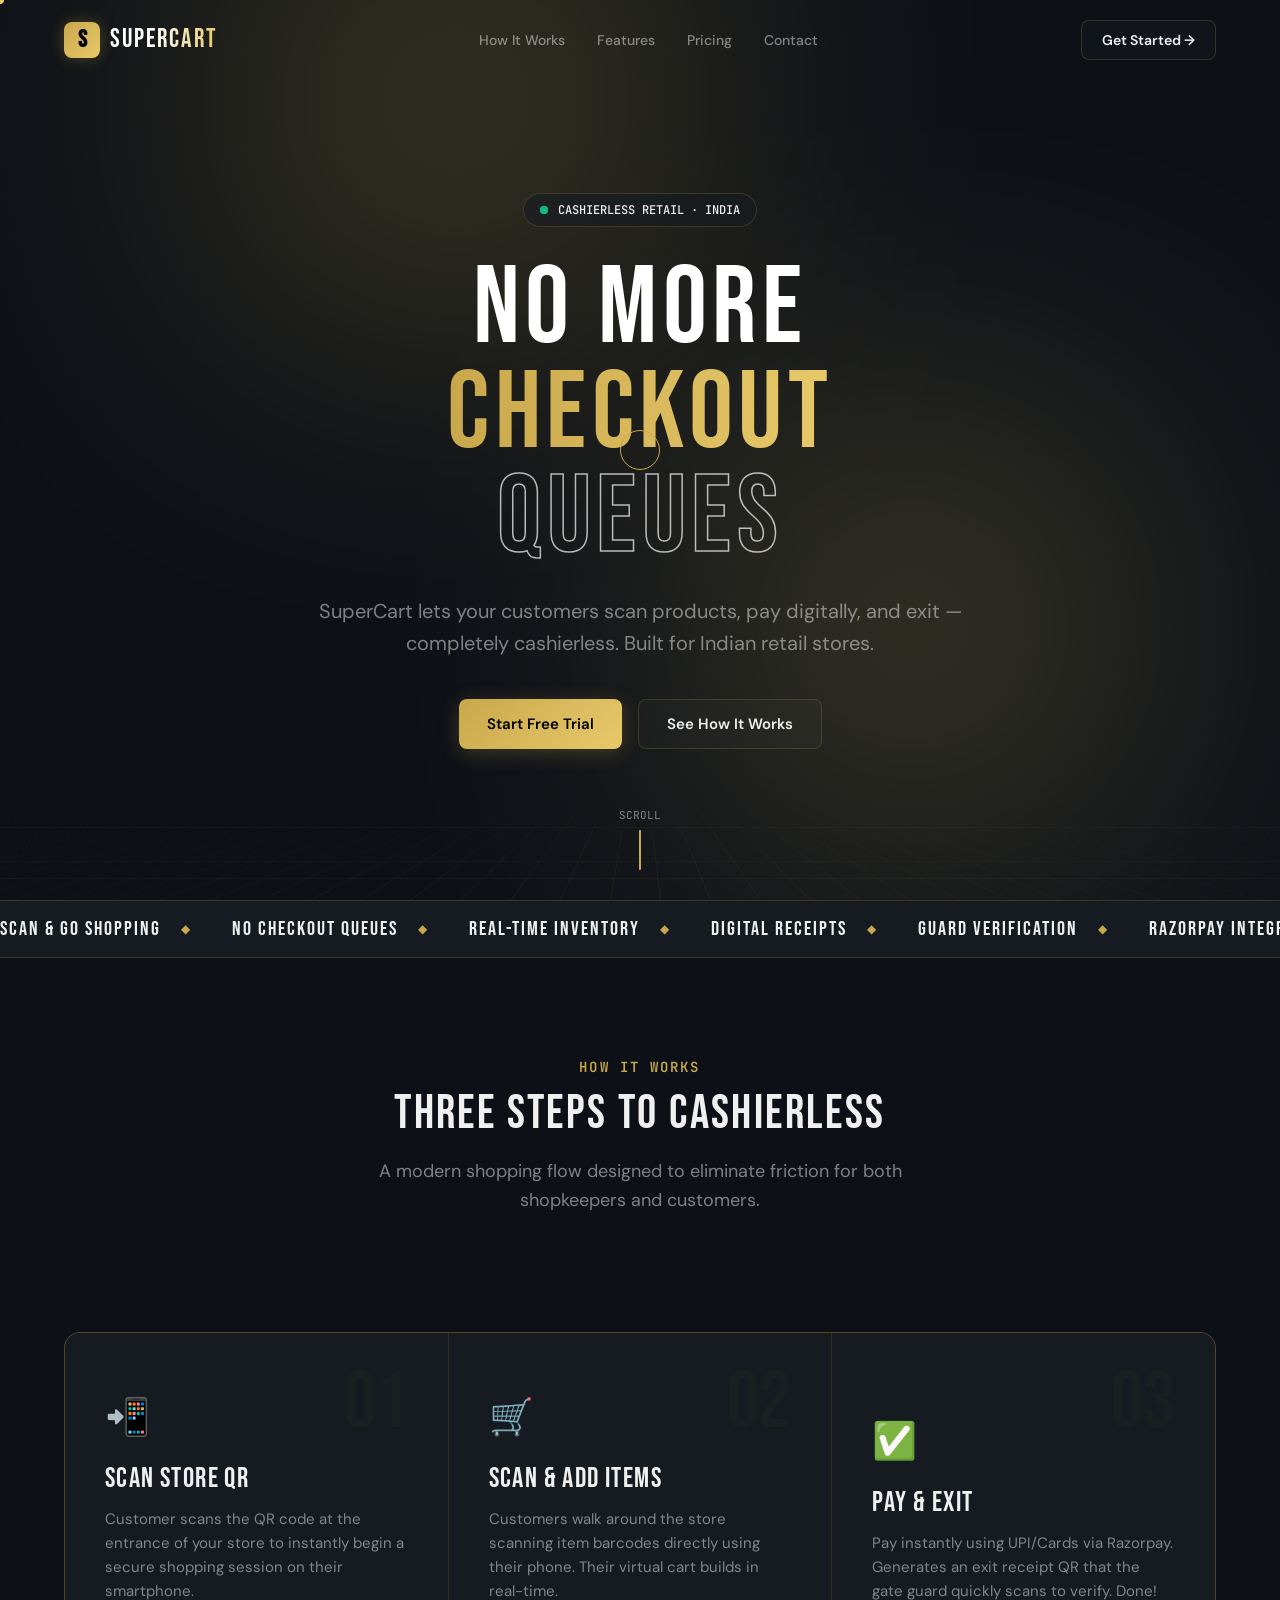
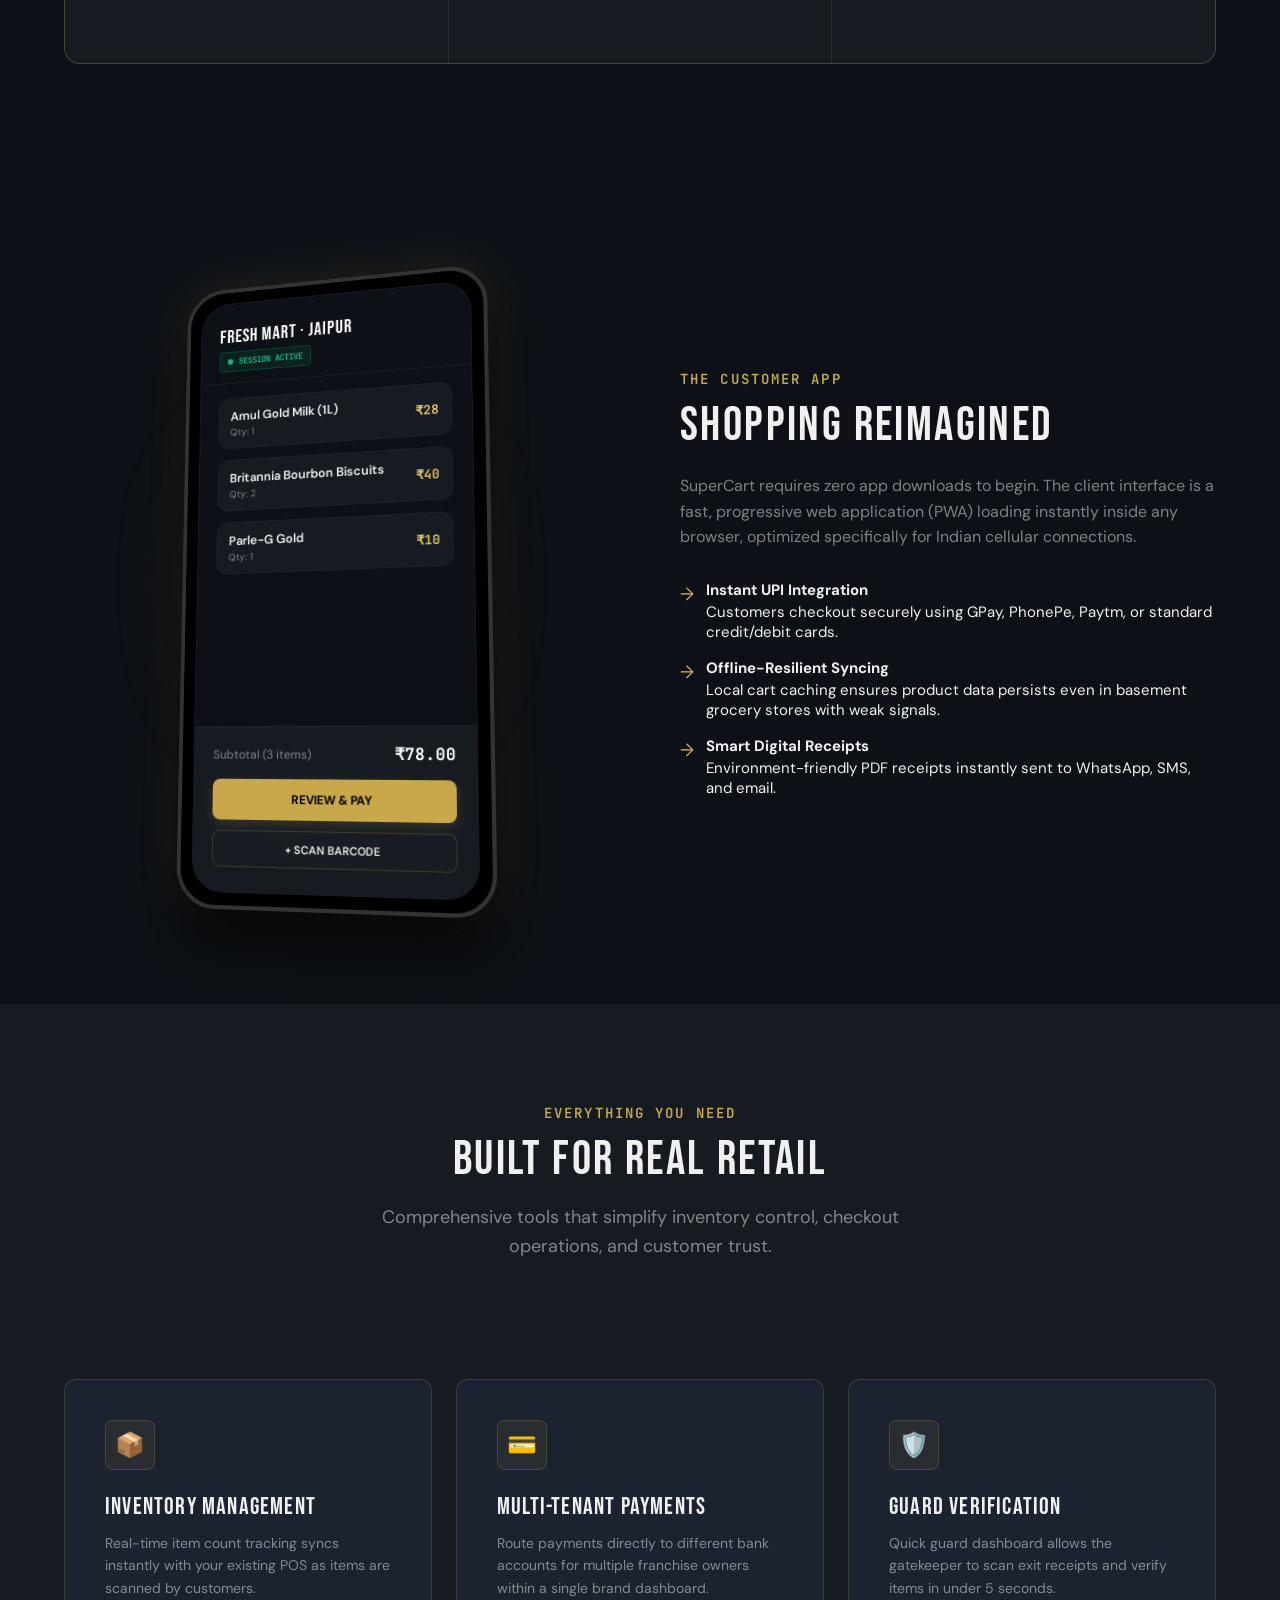
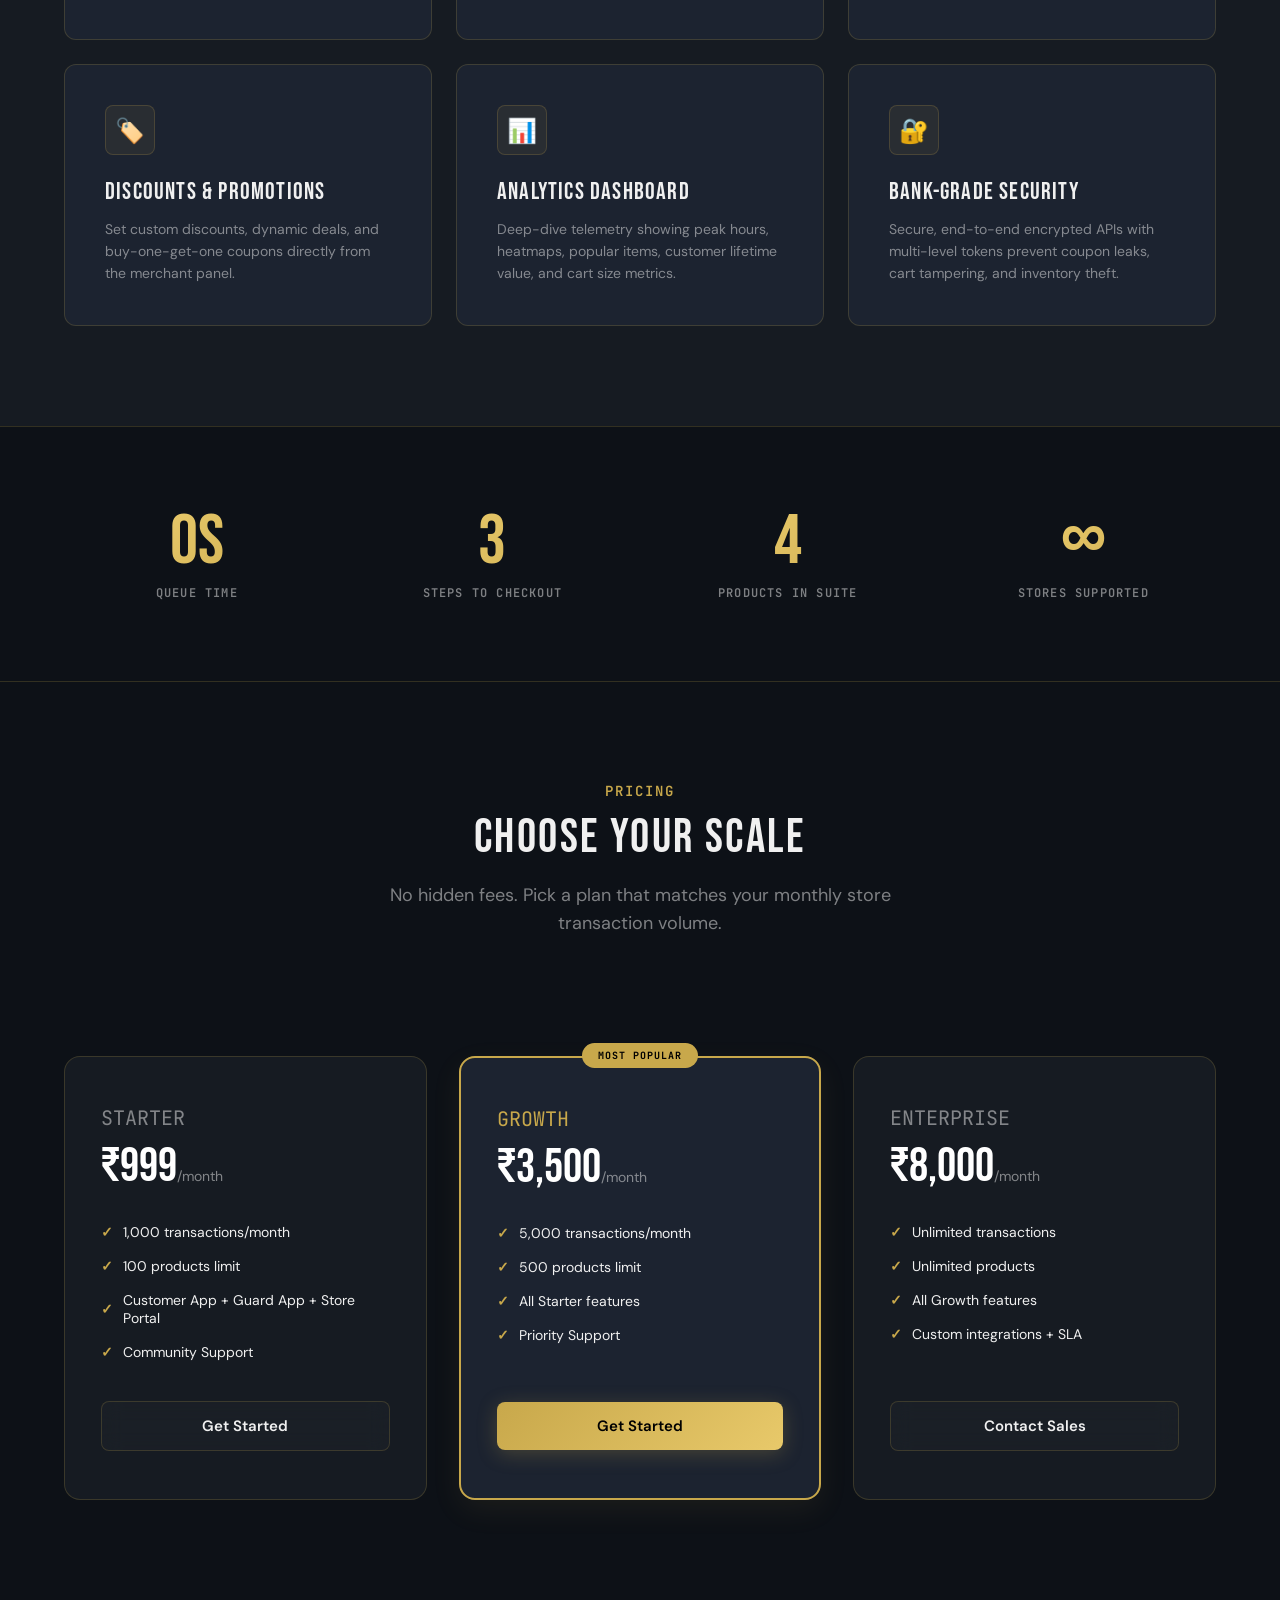
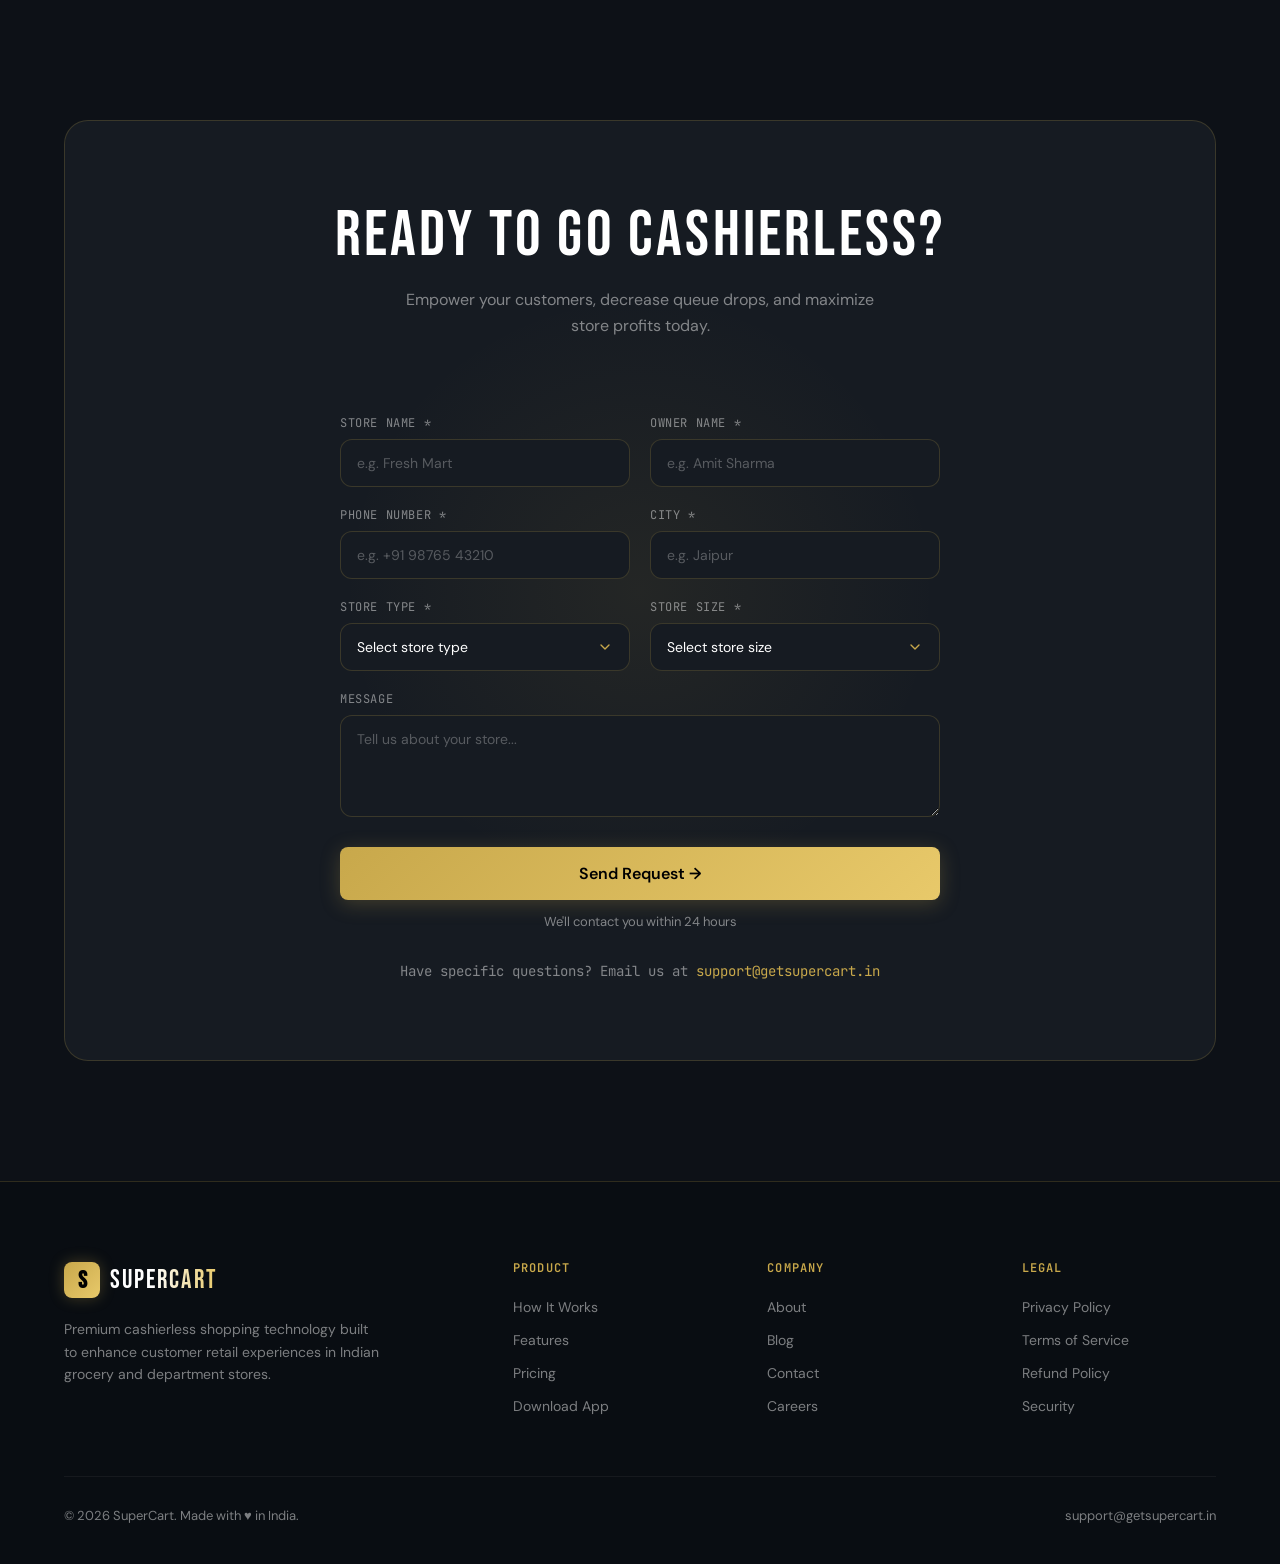
==== index.html @ 6980a3b9 "chore: update formspree endpoint ID" ====
<!DOCTYPE html>
<html lang="en">
<head>
  <meta charset="UTF-8">
  <meta name="viewport" content="width=device-width, initial-scale=1.0">
  <title>SuperCart — Cashierless Retail Technology for India</title>
  <meta name="description" content="SuperCart — Cashierless shopping platform for Indian retail stores. Scan products, pay digitally, skip the queue.">
  <meta property="og:title" content="SuperCart — No More Checkout Queues">
  <meta property="og:description" content="Built for Indian retail. Scan, pay, and go.">
  <meta property="og:url" content="https://getsupercart.in">
  
  <!-- CSS Stylesheet -->
  <link rel="stylesheet" href="style.css">
</head>
<body>

  <!-- Custom Cursor Elements -->
  <div class="custom-cursor-dot" id="cursor-dot"></div>
  <div class="custom-cursor-ring" id="cursor-ring"></div>

  <!-- Navbar -->
  <header class="navbar" id="navbar">
    <div class="container">
      <a href="#" class="logo clickable" id="nav-logo">
        <div class="logo-mark">S</div>
        <span class="logo-text">SUPERCART</span>
      </a>
      
      <ul class="nav-links">
        <li><a href="#how-it-works" class="clickable" id="link-works">How It Works</a></li>
        <li><a href="#features" class="clickable" id="link-features">Features</a></li>
        <li><a href="#pricing" class="clickable" id="link-pricing">Pricing</a></li>
        <li><a href="#contact" class="clickable" id="link-contact">Contact</a></li>
      </ul>

      <a href="#pricing" class="btn btn-ghost clickable" style="padding: 10px 20px; font-size: 14px;" id="btn-nav-cta">
        Get Started →
      </a>
    </div>
  </header>

  <!-- Hero Section -->
  <section class="hero" id="hero">
    <!-- Background Glow Orbs -->
    <div class="glow-orb orb-1"></div>
    <div class="glow-orb orb-2"></div>
    
    <!-- 3D Perspective Grid Floor -->
    <div class="grid-floor-container">
      <div class="grid-floor"></div>
    </div>

    <div class="container">
      <!-- Pulser Badge -->
      <div class="hero-badge reveal stagger-1" id="hero-badge">
        <span class="badge-dot"></span>
        <span>CASHIERLESS RETAIL · INDIA</span>
      </div>

      <!-- Bebas Neue Headline -->
      <h1 class="hero-headline reveal stagger-2" id="hero-headline">
        <span class="line-1">NO MORE</span>
        <span class="line-2">CHECKOUT</span>
        <span class="line-3">QUEUES</span>
      </h1>

      <!-- Subtitle -->
      <p class="hero-subtitle reveal stagger-3" id="hero-subtitle">
        SuperCart lets your customers scan products, pay digitally, and exit — completely cashierless. Built for Indian retail stores.
      </p>

      <!-- Action Buttons -->
      <div class="hero-actions reveal stagger-4" id="hero-actions">
        <a href="#pricing" class="btn btn-primary clickable" id="btn-hero-trial">Start Free Trial</a>
        <a href="#how-it-works" class="btn btn-ghost clickable" id="btn-hero-works">See How It Works</a>
      </div>

      <!-- Trust Strip -->
      <div class="trust-strip reveal stagger-4" id="trust-strip">
        <div class="trust-item" id="trust-sec">
          <span class="trust-icon">🔒</span> Secure Payments
        </div>
        <div class="trust-item" id="trust-setup">
          <span class="trust-icon">⚡</span> 2-min Setup
        </div>
        <div class="trust-item" id="trust-platforms">
          <span class="trust-icon">📱</span> Android & iOS
        </div>
      </div>
    </div>

    <!-- Scroll Indicator -->
    <div class="scroll-indicator" id="scroll-ind">
      <span>SCROLL</span>
      <div class="scroll-line-container">
        <div class="scroll-line"></div>
      </div>
    </div>
  </section>

  <!-- Infinite Scrolling Ticker Strip -->
  <div class="ticker-container" id="ticker-strip">
    <div class="ticker-wrap">
      <div class="ticker-track">
        <div class="ticker-item">SCAN & GO SHOPPING <span class="ticker-separator">◆</span></div>
        <div class="ticker-item">NO CHECKOUT QUEUES <span class="ticker-separator">◆</span></div>
        <div class="ticker-item">REAL-TIME INVENTORY <span class="ticker-separator">◆</span></div>
        <div class="ticker-item">DIGITAL RECEIPTS <span class="ticker-separator">◆</span></div>
        <div class="ticker-item">GUARD VERIFICATION <span class="ticker-separator">◆</span></div>
        <div class="ticker-item">RAZORPAY INTEGRATION <span class="ticker-separator">◆</span></div>
        <!-- Duplicated items for seamless infinite scroll -->
        <div class="ticker-item">SCAN & GO SHOPPING <span class="ticker-separator">◆</span></div>
        <div class="ticker-item">NO CHECKOUT QUEUES <span class="ticker-separator">◆</span></div>
        <div class="ticker-item">REAL-TIME INVENTORY <span class="ticker-separator">◆</span></div>
        <div class="ticker-item">DIGITAL RECEIPTS <span class="ticker-separator">◆</span></div>
        <div class="ticker-item">GUARD VERIFICATION <span class="ticker-separator">◆</span></div>
        <div class="ticker-item">RAZORPAY INTEGRATION <span class="ticker-separator">◆</span></div>
      </div>
    </div>
  </div>

  <!-- How It Works Section -->
  <section class="how-it-works reveal" id="how-it-works">
    <div class="container">
      <div class="section-header">
        <span class="section-label">How It Works</span>
        <h2 class="section-title">THREE STEPS TO CASHIERLESS</h2>
        <p class="section-subtitle">A modern shopping flow designed to eliminate friction for both shopkeepers and customers.</p>
      </div>

      <div class="steps-grid">
        <!-- Step 1 -->
        <div class="step-card clickable" id="step-01">
          <div class="step-number">01</div>
          <div class="step-icon">📲</div>
          <h3 class="step-title">Scan Store QR</h3>
          <p class="step-desc">Customer scans the QR code at the entrance of your store to instantly begin a secure shopping session on their smartphone.</p>
        </div>

        <!-- Step 2 -->
        <div class="step-card clickable" id="step-02">
          <div class="step-number">02</div>
          <div class="step-icon">🛒</div>
          <h3 class="step-title">Scan & Add Items</h3>
          <p class="step-desc">Customers walk around the store scanning item barcodes directly using their phone. Their virtual cart builds in real-time.</p>
        </div>

        <!-- Step 3 -->
        <div class="step-card clickable" id="step-03">
          <div class="step-number">03</div>
          <div class="step-icon">✅</div>
          <h3 class="step-title">Pay & Exit</h3>
          <p class="step-desc">Pay instantly using UPI/Cards via Razorpay. Generates an exit receipt QR that the gate guard quickly scans to verify. Done!</p>
        </div>
      </div>
    </div>
  </section>

  <!-- Phone Mockup Section -->
  <section class="phone-mockup-section reveal" id="customer-app">
    <div class="container">
      <div class="phone-split-grid">
        <!-- 3D Phone Mockup Left Column -->
        <div class="phone-mockup-wrapper">
          <div class="phone-glow"></div>
          
          <div class="phone-container" id="phone-container">
            <div class="phone-screen">
              <!-- Phone header -->
              <div class="phone-header">
                <span class="phone-store-name">FRESH MART · JAIPUR</span>
                <div class="phone-session-badge">
                  <span class="phone-session-dot"></span>
                  SESSION ACTIVE
                </div>
              </div>
              
              <!-- Cart list items -->
              <div class="phone-items-list">
                <div class="phone-item">
                  <div class="phone-item-details">
                    <span class="phone-item-name">Amul Gold Milk (1L)</span>
                    <span class="phone-item-qty">Qty: 1</span>
                  </div>
                  <span class="phone-item-price">₹28</span>
                </div>
                
                <div class="phone-item">
                  <div class="phone-item-details">
                    <span class="phone-item-name">Britannia Bourbon Biscuits</span>
                    <span class="phone-item-qty">Qty: 2</span>
                  </div>
                  <span class="phone-item-price">₹40</span>
                </div>
                
                <div class="phone-item">
                  <div class="phone-item-details">
                    <span class="phone-item-name">Parle-G Gold</span>
                    <span class="phone-item-qty">Qty: 1</span>
                  </div>
                  <span class="phone-item-price">₹10</span>
                </div>
              </div>
              
              <!-- Payment buttons -->
              <div class="phone-footer">
                <div class="phone-total-row">
                  <span class="phone-total-label">Subtotal (3 items)</span>
                  <span class="phone-total-price">₹78.00</span>
                </div>
                <button class="phone-btn-pay clickable" id="btn-mock-pay">REVIEW & PAY</button>
                <button class="phone-btn-scan clickable" id="btn-mock-scan">+ SCAN BARCODE</button>
              </div>
            </div>
          </div>
        </div>

        <!-- Text Description Right Column -->
        <div class="phone-text-content">
          <span class="section-label">The Customer App</span>
          <h2 class="section-title">SHOPPING REIMAGINED</h2>
          <p>SuperCart requires zero app downloads to begin. The client interface is a fast, progressive web application (PWA) loading instantly inside any browser, optimized specifically for Indian cellular connections.</p>
          
          <ul class="app-features-list">
            <li class="app-feature-item" id="app-f-1">
              <span class="app-feature-icon">→</span>
              <div class="app-feature-text">
                <strong>Instant UPI Integration</strong>
                Customers checkout securely using GPay, PhonePe, Paytm, or standard credit/debit cards.
              </div>
            </li>
            <li class="app-feature-item" id="app-f-2">
              <span class="app-feature-icon">→</span>
              <div class="app-feature-text">
                <strong>Offline-Resilient Syncing</strong>
                Local cart caching ensures product data persists even in basement grocery stores with weak signals.
              </div>
            </li>
            <li class="app-feature-item" id="app-f-3">
              <span class="app-feature-icon">→</span>
              <div class="app-feature-text">
                <strong>Smart Digital Receipts</strong>
                Environment-friendly PDF receipts instantly sent to WhatsApp, SMS, and email.
              </div>
            </li>
          </ul>
        </div>
      </div>
    </div>
  </section>

  <!-- Features Section -->
  <section class="features-section reveal" id="features">
    <div class="container">
      <div class="section-header">
        <span class="section-label">Everything You Need</span>
        <h2 class="section-title">BUILT FOR REAL RETAIL</h2>
        <p class="section-subtitle">Comprehensive tools that simplify inventory control, checkout operations, and customer trust.</p>
      </div>

      <div class="features-grid">
        <!-- Feature 1 -->
        <div class="feature-card clickable" id="feat-inventory">
          <div class="feature-icon-box">📦</div>
          <h3>Inventory Management</h3>
          <p>Real-time item count tracking syncs instantly with your existing POS as items are scanned by customers.</p>
        </div>

        <!-- Feature 2 -->
        <div class="feature-card clickable" id="feat-payments">
          <div class="feature-icon-box">💳</div>
          <h3>Multi-tenant Payments</h3>
          <p>Route payments directly to different bank accounts for multiple franchise owners within a single brand dashboard.</p>
        </div>

        <!-- Feature 3 -->
        <div class="feature-card clickable" id="feat-guard">
          <div class="feature-icon-box">🛡️</div>
          <h3>Guard Verification</h3>
          <p>Quick guard dashboard allows the gatekeeper to scan exit receipts and verify items in under 5 seconds.</p>
        </div>

        <!-- Feature 4 -->
        <div class="feature-card clickable" id="feat-discounts">
          <div class="feature-icon-box">🏷️</div>
          <h3>Discounts & Promotions</h3>
          <p>Set custom discounts, dynamic deals, and buy-one-get-one coupons directly from the merchant panel.</p>
        </div>

        <!-- Feature 5 -->
        <div class="feature-card clickable" id="feat-analytics">
          <div class="feature-icon-box">📊</div>
          <h3>Analytics Dashboard</h3>
          <p>Deep-dive telemetry showing peak hours, heatmaps, popular items, customer lifetime value, and cart size metrics.</p>
        </div>

        <!-- Feature 6 -->
        <div class="feature-card clickable" id="feat-security">
          <div class="feature-icon-box">🔐</div>
          <h3>Bank-grade Security</h3>
          <p>Secure, end-to-end encrypted APIs with multi-level tokens prevent coupon leaks, cart tampering, and inventory theft.</p>
        </div>
      </div>
    </div>
  </section>

  <!-- Stats Section -->
  <section class="stats-section reveal" id="stats">
    <div class="container">
      <div class="stats-grid">
        <div class="stat-item" id="stat-queue">
          <div class="stat-number">0s</div>
          <div class="stat-label">QUEUE TIME</div>
        </div>
        <div class="stat-item" id="stat-steps">
          <div class="stat-number">3</div>
          <div class="stat-label">STEPS TO CHECKOUT</div>
        </div>
        <div class="stat-item" id="stat-products">
          <div class="stat-number">4</div>
          <div class="stat-label">PRODUCTS IN SUITE</div>
        </div>
        <div class="stat-item" id="stat-stores">
          <div class="stat-number">∞</div>
          <div class="stat-label">STORES SUPPORTED</div>
        </div>
      </div>
    </div>
  </section>

  <!-- Pricing Section -->
  <section class="pricing-section reveal" id="pricing">
    <div class="container">
      <div class="section-header">
        <span class="section-label">Pricing</span>
        <h2 class="section-title">CHOOSE YOUR SCALE</h2>
        <p class="section-subtitle">No hidden fees. Pick a plan that matches your monthly store transaction volume.</p>
      </div>

      <div class="pricing-grid">
        <!-- Starter Plan -->
        <div class="pricing-card" id="pricing-starter">
          <div class="pricing-header">
            <div class="pricing-tier">STARTER</div>
            <div class="pricing-price">₹999<span>/month</span></div>
          </div>
          <ul class="pricing-features">
            <li>1,000 transactions/month</li>
            <li>100 products limit</li>
            <li>Customer App + Guard App + Store Portal</li>
            <li>Community Support</li>
          </ul>
          <a href="#contact" class="btn btn-ghost clickable" id="btn-pricing-starter">Get Started</a>
        </div>

        <!-- Growth Plan (Featured) -->
        <div class="pricing-card featured" id="pricing-growth">
          <div class="popular-badge">MOST POPULAR</div>
          <div class="pricing-header">
            <div class="pricing-tier">GROWTH</div>
            <div class="pricing-price">₹3,500<span>/month</span></div>
          </div>
          <ul class="pricing-features">
            <li>5,000 transactions/month</li>
            <li>500 products limit</li>
            <li>All Starter features</li>
            <li>Priority Support</li>
          </ul>
          <a href="#contact" class="btn btn-primary clickable" id="btn-pricing-growth">Get Started</a>
        </div>

        <!-- Enterprise Plan -->
        <div class="pricing-card" id="pricing-enterprise">
          <div class="pricing-header">
            <div class="pricing-tier">ENTERPRISE</div>
            <div class="pricing-price">₹8,000<span>/month</span></div>
          </div>
          <ul class="pricing-features">
            <li>Unlimited transactions</li>
            <li>Unlimited products</li>
            <li>All Growth features</li>
            <li>Custom integrations + SLA</li>
          </ul>
          <a href="#contact" class="btn btn-ghost clickable" id="btn-pricing-enterprise">Contact Sales</a>
        </div>
      </div>
    </div>
  </section>

  <!-- CTA Banner -->
  <section class="cta-section reveal" id="contact">
    <div class="container">
      <div class="cta-banner">
        <div class="cta-glow"></div>
        <div class="cta-content">
          <h2 class="cta-title">READY TO GO CASHIERLESS?</h2>
          <p class="cta-subtitle">Empower your customers, decrease queue drops, and maximize store profits today.</p>
          
          <!-- Lead Capture Form -->
          <form id="lead-form" action="https://formspree.io/f/mkoarovw" method="POST" class="lead-form">
            <div class="form-grid">
              <div class="form-group">
                <label for="store-name">Store Name *</label>
                <input type="text" id="store-name" name="storeName" required placeholder="e.g. Fresh Mart" class="clickable">
              </div>
              <div class="form-group">
                <label for="owner-name">Owner Name *</label>
                <input type="text" id="owner-name" name="ownerName" required placeholder="e.g. Amit Sharma" class="clickable">
              </div>
              <div class="form-group">
                <label for="phone-number">Phone Number *</label>
                <input type="tel" id="phone-number" name="phone" required placeholder="e.g. +91 98765 43210" class="clickable">
              </div>
              <div class="form-group">
                <label for="city">City *</label>
                <input type="text" id="city" name="city" required placeholder="e.g. Jaipur" class="clickable">
              </div>
              <div class="form-group">
                <label for="store-type">Store Type *</label>
                <select id="store-type" name="storeType" required class="clickable">
                  <option value="" disabled selected>Select store type</option>
                  <option value="Grocery/General">Grocery/General</option>
                  <option value="Clothing/Apparel">Clothing/Apparel</option>
                  <option value="Electronics">Electronics</option>
                  <option value="Pharmacy">Pharmacy</option>
                  <option value="Other">Other</option>
                </select>
              </div>
              <div class="form-group">
                <label for="store-size">Store Size *</label>
                <select id="store-size" name="storeSize" required class="clickable">
                  <option value="" disabled selected>Select store size</option>
                  <option value="Small under 500 sqft">Small under 500 sqft</option>
                  <option value="Medium 500-2000 sqft">Medium 500-2000 sqft</option>
                  <option value="Large above 2000 sqft">Large above 2000 sqft</option>
                </select>
              </div>
            </div>
            <div class="form-group full-width">
              <label for="message">Message</label>
              <textarea id="message" name="message" placeholder="Tell us about your store..." rows="4" class="clickable"></textarea>
            </div>
            <button type="submit" class="btn btn-primary btn-submit clickable" id="btn-submit-lead">Send Request →</button>
            <p class="form-note">We'll contact you within 24 hours</p>
          </form>

          <div id="form-success-msg" class="form-success-message" style="display: none;">
            <span class="success-icon">✓</span>
            <h3>THANK YOU!</h3>
            <p>Your request has been submitted successfully. We'll contact you within 24 hours.</p>
          </div>

          <span class="cta-email" style="margin-top: 30px; display: block;">Have specific questions? Email us at <a href="mailto:support@getsupercart.in" class="clickable">support@getsupercart.in</a></span>
        </div>
      </div>
    </div>
  </section>

  <script>
    document.getElementById('lead-form').addEventListener('submit', async function(e) {
      e.preventDefault();
      const form = e.target;
      const button = document.getElementById('btn-submit-lead');
      const successMsg = document.getElementById('form-success-msg');
      
      button.disabled = true;
      button.textContent = 'Sending...';
      
      try {
        const response = await fetch(form.action, {
          method: form.method,
          body: new FormData(form),
          headers: {
            'Accept': 'application/json'
          }
        });
        if (response.ok) {
          form.style.display = 'none';
          successMsg.style.display = 'block';
        } else {
          const data = await response.json();
          alert(data.errors ? data.errors.map(err => err.message).join(', ') : 'Oops! There was a problem submitting your form');
          button.disabled = false;
          button.textContent = 'Send Request →';
        }
      } catch (error) {
        alert('Oops! There was a problem submitting your form');
        button.disabled = false;
        button.textContent = 'Send Request →';
      }
    });
  </script>

  <!-- Footer -->
  <footer class="footer">
    <div class="container">
      <div class="footer-grid">
        <!-- Column 1 Logo -->
        <div class="footer-col" id="footer-brand">
          <div class="footer-logo">
            <div class="logo-mark">S</div>
            <span class="logo-text">SUPERCART</span>
          </div>
          <p class="footer-desc">Premium cashierless shopping technology built to enhance customer retail experiences in Indian grocery and department stores.</p>
        </div>

        <!-- Column 2 Product -->
        <div class="footer-col" id="footer-prod-links">
          <h4>Product</h4>
          <ul class="footer-links">
            <li><a href="#how-it-works" class="clickable">How It Works</a></li>
            <li><a href="#features" class="clickable">Features</a></li>
            <li><a href="#pricing" class="clickable">Pricing</a></li>
            <li><a href="#" class="clickable">Download App</a></li>
          </ul>
        </div>

        <!-- Column 3 Company -->
        <div class="footer-col" id="footer-comp-links">
          <h4>Company</h4>
          <ul class="footer-links">
            <li><a href="#" class="clickable">About</a></li>
            <li><a href="#" class="clickable">Blog</a></li>
            <li><a href="#contact" class="clickable">Contact</a></li>
            <li><a href="#" class="clickable">Careers</a></li>
          </ul>
        </div>

        <!-- Column 4 Legal -->
        <div class="footer-col" id="footer-legal-links">
          <h4>Legal</h4>
          <ul class="footer-links">
            <li><a href="privacy-policy.html" class="clickable">Privacy Policy</a></li>
            <li><a href="#" class="clickable">Terms of Service</a></li>
            <li><a href="#" class="clickable">Refund Policy</a></li>
            <li><a href="#" class="clickable">Security</a></li>
          </ul>
        </div>
      </div>

      <!-- Footer Bottom -->
      <div class="footer-bottom">
        <span>&copy; 2026 SuperCart. Made with &hearts; in India.</span>
        <div class="footer-bottom-links">
          <span>support@getsupercart.in</span>
        </div>
      </div>
    </div>
  </footer>

  <!-- Client-side JavaScript -->
  <script src="script.js"></script>
</body>
</html>
---- style.css ----
/* ==========================================================================
   SUPERCART PREMIUM DESIGN SYSTEM & BASE STYLES
   ========================================================================== */

/* Google Fonts Import */
@import url('https://fonts.googleapis.com/css2?family=Bebas+Neue&family=DM+Sans:ital,opsz,wght@0,9..40,100..1000;1,9..40,100..1000&family=JetBrains+Mono:ital,wght@0,100..800;1,100..800&display=swap');

:root {
  /* Color Palette */
  --bg-color: #0D1117;
  --surface-color: #161B22;
  --surface-color-2: #1C2330;
  --gold-accent: #C8A84B;
  --gold-bright: #E8C96A;
  --text-color: #F0F0F0;
  --text-muted: rgba(240, 240, 240, 0.5);
  --border-color: rgba(200, 168, 75, 0.2);
  --border-color-hover: rgba(200, 168, 75, 0.5);
  --gold-glow: rgba(200, 168, 75, 0.15);

  /* Fonts */
  --font-heading: 'Bebas Neue', sans-serif;
  --font-body: 'DM Sans', sans-serif;
  --font-mono: 'JetBrains Mono', monospace;

  /* Transitions */
  --transition-smooth: all 0.4s cubic-bezier(0.16, 1, 0.3, 1);
  --transition-fast: all 0.2s ease;
}

/* Reset & Base Styles */
* {
  margin: 0;
  padding: 0;
  box-sizing: border-box;
}

html {
  scroll-behavior: smooth;
  background-color: var(--bg-color);
  color: var(--text-color);
  font-family: var(--font-body);
  -webkit-font-smoothing: antialiased;
}

body {
  overflow-x: hidden;
  cursor: none; /* Hide default cursor for custom cursor experience */
}

/* Custom Scrollbar */
::-webkit-scrollbar {
  width: 10px;
}

::-webkit-scrollbar-track {
  background: var(--bg-color);
}

::-webkit-scrollbar-thumb {
  background: var(--surface-color-2);
  border: 2px solid var(--bg-color);
  border-radius: 5px;
}

::-webkit-scrollbar-thumb:hover {
  background: var(--gold-accent);
}

/* Typography & Links */
h1, h2, h3, h4, h5, h6 {
  font-family: var(--font-heading);
  font-weight: 400;
  letter-spacing: 0.05em;
  line-height: 1.1;
}

p {
  color: var(--text-muted);
  line-height: 1.6;
}

a {
  color: inherit;
  text-decoration: none;
  transition: var(--transition-fast);
  cursor: none; /* Maintain custom cursor */
}

button {
  font-family: var(--font-body);
  border: none;
  background: none;
  cursor: none; /* Maintain custom cursor */
}

/* ==========================================================================
   CUSTOM CURSOR
   ========================================================================== */
.custom-cursor-dot {
  width: 8px;
  height: 8px;
  background: var(--gold-bright);
  border-radius: 50%;
  position: fixed;
  pointer-events: none;
  z-index: 9999;
  transform: translate(-50%, -50%);
  transition: width 0.2s, height 0.2s, background-color 0.2s;
}

.custom-cursor-ring {
  width: 40px;
  height: 40px;
  border: 1px solid var(--gold-accent);
  border-radius: 50%;
  position: fixed;
  pointer-events: none;
  z-index: 9998;
  transform: translate(-50%, -50%);
  transition: width 0.3s cubic-bezier(0.16, 1, 0.3, 1), 
              height 0.3s cubic-bezier(0.16, 1, 0.3, 1), 
              border-color 0.3s, background-color 0.3s;
}

/* Hover States for Custom Cursor */
body.cursor-hover .custom-cursor-dot {
  width: 12px;
  height: 12px;
  background: var(--gold-bright);
}

body.cursor-hover .custom-cursor-ring {
  width: 60px;
  height: 60px;
  border-color: var(--gold-bright);
  background-color: rgba(200, 168, 75, 0.1);
}

/* ==========================================================================
   LAYOUT UTILITIES
   ========================================================================== */
.container {
  width: 100%;
  max-width: 1200px;
  margin: 0 auto;
  padding: 0 24px;
}

.section-label {
  font-family: var(--font-mono);
  color: var(--gold-accent);
  font-size: 14px;
  font-weight: 600;
  letter-spacing: 0.15em;
  text-transform: uppercase;
  margin-bottom: 12px;
  display: block;
}

.section-title {
  font-size: 48px;
  margin-bottom: 16px;
  color: var(--text-color);
}

.section-subtitle {
  font-size: 18px;
  max-width: 600px;
  margin-bottom: 48px;
}

/* Buttons */
.btn {
  display: inline-flex;
  align-items: center;
  justify-content: center;
  padding: 14px 28px;
  font-size: 15px;
  font-weight: 600;
  border-radius: 8px;
  transition: var(--transition-smooth);
  gap: 8px;
}

.btn-primary {
  background: linear-gradient(135deg, var(--gold-accent) 0%, var(--gold-bright) 100%);
  color: #000;
  box-shadow: 0 4px 20px rgba(200, 168, 75, 0.25);
}

.btn-primary:hover {
  transform: translateY(-2px);
  box-shadow: 0 6px 24px rgba(200, 168, 75, 0.4);
}

.btn-ghost {
  border: 1px solid var(--border-color);
  color: var(--text-color);
  background: rgba(255, 255, 255, 0.02);
  backdrop-filter: blur(10px);
}

.btn-ghost:hover {
  border-color: var(--gold-accent);
  background: rgba(200, 168, 75, 0.05);
  transform: translateY(-2px);
}

/* ==========================================================================
   NAVBAR
   ========================================================================== */
.navbar {
  position: fixed;
  top: 0;
  left: 0;
  right: 0;
  height: 80px;
  z-index: 1000;
  display: flex;
  align-items: center;
  transition: var(--transition-smooth);
  border-bottom: 1px solid transparent;
}

.navbar.scrolled {
  height: 70px;
  background: rgba(13, 17, 23, 0.75);
  backdrop-filter: blur(20px) saturate(180%);
  border-bottom: 1px solid var(--border-color);
  box-shadow: 0 10px 30px rgba(0, 0, 0, 0.3);
}

.navbar .container {
  display: flex;
  justify-content: space-between;
  align-items: center;
}

.logo {
  display: flex;
  align-items: center;
  gap: 10px;
}

.logo-mark {
  background: linear-gradient(135deg, var(--gold-accent) 0%, var(--gold-bright) 100%);
  color: #000;
  font-family: var(--font-heading);
  font-size: 24px;
  width: 36px;
  height: 36px;
  display: flex;
  align-items: center;
  justify-content: center;
  border-radius: 8px;
  font-weight: 900;
  box-shadow: 0 0 15px rgba(200, 168, 75, 0.3);
}

.logo-text {
  font-family: var(--font-heading);
  font-size: 26px;
  letter-spacing: 0.08em;
  background: linear-gradient(to right, #ffffff 40%, var(--gold-bright) 100%);
  -webkit-background-clip: text;
  -webkit-text-fill-color: transparent;
}

.nav-links {
  display: flex;
  align-items: center;
  gap: 32px;
  list-style: none;
}

.nav-links a {
  font-size: 14px;
  font-weight: 500;
  color: var(--text-muted);
  position: relative;
  padding: 6px 0;
}

.nav-links a::after {
  content: '';
  position: absolute;
  bottom: 0;
  left: 0;
  width: 0;
  height: 1.5px;
  background: var(--gold-accent);
  transition: var(--transition-fast);
}

.nav-links a:hover {
  color: var(--text-color);
}

.nav-links a:hover::after {
  width: 100%;
}

/* ==========================================================================
   HERO SECTION
   ========================================================================== */
.hero {
  position: relative;
  min-height: 100vh;
  padding-top: 150px;
  display: flex;
  align-items: center;
  justify-content: center;
  overflow: hidden;
}

/* Glowing background orbs */
.glow-orb {
  position: absolute;
  border-radius: 50%;
  filter: blur(150px);
  z-index: 1;
  pointer-events: none;
  opacity: 0.4;
}

.orb-1 {
  width: 400px;
  height: 400px;
  background: var(--gold-accent);
  top: -100px;
  left: 20%;
  animation: floatOrb1 15s infinite alternate ease-in-out;
}

.orb-2 {
  width: 350px;
  height: 350px;
  background: var(--gold-bright);
  bottom: 100px;
  right: 15%;
  animation: floatOrb2 12s infinite alternate ease-in-out;
}

/* 3D Grid Floor */
.grid-floor-container {
  position: absolute;
  bottom: 0;
  left: 0;
  width: 100%;
  height: 350px;
  z-index: 2;
  overflow: hidden;
  pointer-events: none;
}

.grid-floor {
  position: absolute;
  bottom: 0;
  width: 200%;
  left: -50%;
  height: 600px;
  background-image: 
    linear-gradient(to right, rgba(200, 168, 75, 0.07) 1px, transparent 1px),
    linear-gradient(to bottom, rgba(200, 168, 75, 0.07) 1px, transparent 1px);
  background-size: 50px 50px;
  transform: perspective(300px) rotateX(60deg);
  transform-origin: bottom center;
  mask-image: linear-gradient(to top, rgba(0, 0, 0, 1) 20%, rgba(0, 0, 0, 0) 80%);
  -webkit-mask-image: linear-gradient(to top, rgba(0, 0, 0, 1) 20%, rgba(0, 0, 0, 0) 80%);
}

.hero .container {
  position: relative;
  z-index: 3;
  text-align: center;
  display: flex;
  flex-direction: column;
  align-items: center;
}

/* Animated Badge */
.hero-badge {
  display: inline-flex;
  align-items: center;
  gap: 10px;
  padding: 8px 16px;
  background: rgba(22, 27, 34, 0.6);
  border: 1px solid var(--border-color);
  border-radius: 50px;
  font-family: var(--font-mono);
  font-size: 12px;
  font-weight: 500;
  color: var(--text-color);
  margin-bottom: 30px;
  backdrop-filter: blur(10px);
}

.badge-dot {
  width: 8px;
  height: 8px;
  background: #10B981;
  border-radius: 50%;
  position: relative;
}

.badge-dot::after {
  content: '';
  position: absolute;
  width: 100%;
  height: 100%;
  background: inherit;
  border-radius: inherit;
  top: 0;
  left: 0;
  animation: pulse 1.8s infinite ease-in-out;
}

/* Giant Bebas Neue Headline */
.hero-headline {
  font-size: clamp(60px, 10vw, 110px);
  line-height: 0.95;
  margin-bottom: 24px;
  text-transform: uppercase;
}

.hero-headline .line-1 {
  display: block;
  color: #FFFFFF;
}

.hero-headline .line-2 {
  display: block;
  background: linear-gradient(to right, var(--gold-accent), var(--gold-bright));
  -webkit-background-clip: text;
  -webkit-text-fill-color: transparent;
}

.hero-headline .line-3 {
  display: block;
  color: transparent;
  -webkit-text-stroke: 1.5px rgba(255, 255, 255, 0.7);
}

.hero-subtitle {
  font-size: clamp(16px, 2.5vw, 20px);
  color: var(--text-muted);
  max-width: 700px;
  margin-bottom: 40px;
}

.hero-actions {
  display: flex;
  gap: 16px;
  margin-bottom: 60px;
}

/* Trust Strip */
.trust-strip {
  display: flex;
  justify-content: center;
  align-items: center;
  gap: 30px;
  font-family: var(--font-mono);
  font-size: 13px;
  color: var(--text-muted);
  border-top: 1px solid rgba(255, 255, 255, 0.05);
  padding-top: 30px;
  width: 100%;
  max-width: 600px;
}

.trust-item {
  display: flex;
  align-items: center;
  gap: 8px;
}

.trust-icon {
  color: var(--gold-accent);
}

/* Scroll Indicator */
.scroll-indicator {
  position: absolute;
  bottom: 30px;
  left: 50%;
  transform: translateX(-50%);
  display: flex;
  flex-direction: column;
  align-items: center;
  gap: 8px;
  color: var(--text-muted);
  font-family: var(--font-mono);
  font-size: 11px;
}

.scroll-line-container {
  width: 2px;
  height: 40px;
  background: rgba(255, 255, 255, 0.1);
  position: relative;
  overflow: hidden;
  border-radius: 1px;
}

.scroll-line {
  position: absolute;
  top: 0;
  left: 0;
  width: 100%;
  height: 100%;
  background: var(--gold-accent);
  animation: drawScrollLine 2s infinite ease-in-out;
}

/* ==========================================================================
   TICKER STRIP
   ========================================================================== */
.ticker-container {
  background: var(--surface-color);
  border-top: 1px solid var(--border-color);
  border-bottom: 1px solid var(--border-color);
  padding: 16px 0;
  overflow: hidden;
  width: 100%;
  display: flex;
}

.ticker-wrap {
  display: flex;
  width: max-content;
  white-space: nowrap;
}

.ticker-track {
  display: flex;
  gap: 40px;
  animation: tickerLoop 30s linear infinite;
  padding-right: 40px;
}

.ticker-item {
  display: flex;
  align-items: center;
  gap: 20px;
  font-family: var(--font-heading);
  font-size: 20px;
  letter-spacing: 0.1em;
  color: var(--text-color);
}

.ticker-separator {
  color: var(--gold-accent);
  font-size: 12px;
}

/* ==========================================================================
   HOW IT WORKS
   ========================================================================== */
.how-it-works {
  padding: 100px 0;
  position: relative;
}

.how-it-works .section-header {
  text-align: center;
  display: flex;
  flex-direction: column;
  align-items: center;
  margin-bottom: 70px;
}

.steps-grid {
  display: grid;
  grid-template-columns: repeat(3, 1fr);
  gap: 1px;
  background: var(--border-color);
  border-radius: 16px;
  overflow: hidden;
  border: 1px solid var(--border-color);
}

.step-card {
  background: var(--surface-color);
  padding: 60px 40px;
  position: relative;
  overflow: hidden;
  display: flex;
  flex-direction: column;
  justify-content: flex-end;
  min-height: 320px;
  transition: var(--transition-smooth);
}

.step-card:hover {
  background: var(--surface-color-2);
}

.step-number {
  position: absolute;
  top: 30px;
  right: 40px;
  font-family: var(--font-heading);
  font-size: 80px;
  line-height: 1;
  color: rgba(200, 168, 75, 0.03);
  transition: var(--transition-smooth);
}

.step-card:hover .step-number {
  color: rgba(200, 168, 75, 0.08);
  transform: translateY(-5px);
}

.step-icon {
  font-size: 36px;
  margin-bottom: 24px;
}

.step-title {
  font-size: 28px;
  margin-bottom: 12px;
  color: var(--text-color);
}

.step-desc {
  font-size: 15px;
  color: var(--text-muted);
}

/* ==========================================================================
   PHONE MOCKUP SECTION (SPLIT)
   ========================================================================== */
.phone-mockup-section {
  padding: 100px 0;
  position: relative;
  overflow: hidden;
}

.phone-split-grid {
  display: grid;
  grid-template-columns: 1fr 1fr;
  gap: 80px;
  align-items: center;
}

.phone-mockup-wrapper {
  perspective: 1200px;
  display: flex;
  justify-content: center;
  align-items: center;
  position: relative;
}

/* Decorative backdrop glow for phone */
.phone-glow {
  position: absolute;
  width: 300px;
  height: 500px;
  background: radial-gradient(circle, rgba(200, 168, 75, 0.15) 0%, transparent 70%);
  filter: blur(40px);
  z-index: 1;
  pointer-events: none;
}

.phone-container {
  width: 320px;
  height: 640px;
  background: #000;
  border-radius: 40px;
  padding: 12px;
  border: 4px solid #333;
  box-shadow: 
    0 30px 60px rgba(0, 0, 0, 0.8),
    0 0 50px rgba(200, 168, 75, 0.15);
  transform: rotateY(-15deg) rotateX(8deg) rotateZ(-2deg);
  transform-style: preserve-3d;
  animation: floatPhone 6s infinite alternate ease-in-out;
  z-index: 2;
  transition: transform 0.6s cubic-bezier(0.16, 1, 0.3, 1);
}

.phone-container:hover {
  transform: rotateY(-5deg) rotateX(4deg) rotateZ(0deg) scale(1.02);
}

/* Phone Screen Mockup UI */
.phone-screen {
  width: 100%;
  height: 100%;
  background: #0D1117;
  border-radius: 32px;
  overflow: hidden;
  border: 1px solid rgba(255, 255, 255, 0.05);
  display: flex;
  flex-direction: column;
  font-family: var(--font-body);
}

/* Phone Header */
.phone-header {
  padding: 24px 20px 12px;
  border-bottom: 1px solid rgba(255, 255, 255, 0.05);
  display: flex;
  flex-direction: column;
  gap: 4px;
}

.phone-store-name {
  font-family: var(--font-heading);
  font-size: 20px;
  letter-spacing: 0.05em;
  color: #FFF;
}

.phone-session-badge {
  display: inline-flex;
  align-items: center;
  gap: 6px;
  padding: 4px 8px;
  background: rgba(16, 185, 129, 0.1);
  border: 1px solid rgba(16, 185, 129, 0.2);
  border-radius: 4px;
  font-family: var(--font-mono);
  font-size: 9px;
  font-weight: 700;
  color: #10B981;
  width: fit-content;
}

.phone-session-dot {
  width: 6px;
  height: 6px;
  background: #10B981;
  border-radius: 50%;
  animation: pulse 1.5s infinite;
}

/* Scanned Items List */
.phone-items-list {
  flex-grow: 1;
  padding: 16px 20px;
  display: flex;
  flex-direction: column;
  gap: 12px;
  overflow-y: auto;
}

.phone-item {
  display: flex;
  justify-content: space-between;
  align-items: center;
  padding: 10px 12px;
  background: var(--surface-color);
  border: 1px solid rgba(255, 255, 255, 0.03);
  border-radius: 12px;
}

.phone-item-details {
  display: flex;
  flex-direction: column;
  gap: 2px;
}

.phone-item-name {
  font-size: 13px;
  font-weight: 600;
  color: var(--text-color);
}

.phone-item-qty {
  font-size: 10px;
  color: var(--text-muted);
}

.phone-item-price {
  font-family: var(--font-mono);
  font-size: 13px;
  font-weight: 600;
  color: var(--gold-bright);
}

/* Phone Footer Actions */
.phone-footer {
  padding: 16px 20px 24px;
  border-top: 1px solid rgba(255, 255, 255, 0.05);
  display: flex;
  flex-direction: column;
  gap: 10px;
  background: var(--surface-color);
}

.phone-total-row {
  display: flex;
  justify-content: space-between;
  align-items: center;
  margin-bottom: 4px;
}

.phone-total-label {
  font-size: 12px;
  color: var(--text-muted);
}

.phone-total-price {
  font-family: var(--font-mono);
  font-size: 16px;
  font-weight: 700;
  color: #FFF;
}

.phone-btn-pay {
  background: var(--gold-accent);
  color: #000;
  text-align: center;
  padding: 12px;
  border-radius: 8px;
  font-size: 12px;
  font-weight: 700;
  box-shadow: 0 4px 12px rgba(200, 168, 75, 0.2);
}

.phone-btn-scan {
  border: 1px solid var(--border-color);
  color: var(--text-color);
  text-align: center;
  padding: 10px;
  border-radius: 8px;
  font-size: 11px;
  font-weight: 600;
  background: rgba(255, 255, 255, 0.01);
}

/* Text Content Column */
.phone-text-content .section-label {
  margin-bottom: 12px;
}

.phone-text-content .section-title {
  margin-bottom: 20px;
}

.phone-text-content p {
  font-size: 16px;
  margin-bottom: 30px;
}

.app-features-list {
  display: flex;
  flex-direction: column;
  gap: 16px;
  list-style: none;
}

.app-feature-item {
  display: flex;
  align-items: flex-start;
  gap: 12px;
  font-size: 15px;
}

.app-feature-icon {
  color: var(--gold-accent);
  font-size: 18px;
  margin-top: 2px;
}

.app-feature-text strong {
  color: var(--text-color);
  display: block;
  margin-bottom: 2px;
}

/* ==========================================================================
   FEATURES SECTION
   ========================================================================== */
.features-section {
  background: var(--surface-color);
  padding: 100px 0;
  position: relative;
}

.features-section .section-header {
  text-align: center;
  display: flex;
  flex-direction: column;
  align-items: center;
  margin-bottom: 70px;
}

.features-grid {
  display: grid;
  grid-template-columns: repeat(3, 1fr);
  gap: 24px;
}

.feature-card {
  background: var(--surface-color-2);
  border: 1px solid var(--border-color);
  padding: 40px;
  border-radius: 12px;
  position: relative;
  transition: var(--transition-smooth);
  overflow: hidden;
}

/* Interactive top border line */
.feature-card::before {
  content: '';
  position: absolute;
  top: 0;
  left: 0;
  width: 0;
  height: 2px;
  background: linear-gradient(to right, var(--gold-accent), var(--gold-bright));
  transition: var(--transition-smooth);
}

.feature-card:hover {
  transform: translateY(-5px);
  border-color: rgba(200, 168, 75, 0.4);
  box-shadow: 
    0 15px 35px rgba(0, 0, 0, 0.4),
    0 0 25px rgba(200, 168, 75, 0.05);
}

.feature-card:hover::before {
  width: 100%;
}

.feature-icon-box {
  width: 50px;
  height: 50px;
  background: rgba(200, 168, 75, 0.08);
  border: 1px solid var(--border-color);
  border-radius: 8px;
  display: flex;
  align-items: center;
  justify-content: center;
  font-size: 24px;
  margin-bottom: 24px;
  transition: var(--transition-smooth);
}

.feature-card:hover .feature-icon-box {
  background: var(--gold-accent);
  color: #000;
  transform: scale(1.05);
}

.feature-card h3 {
  font-size: 24px;
  margin-bottom: 12px;
  color: var(--text-color);
}

.feature-card p {
  font-size: 14px;
  color: var(--text-muted);
}

/* ==========================================================================
   STATS SECTION
   ========================================================================== */
.stats-section {
  padding: 80px 0;
  border-top: 1px solid var(--border-color);
  border-bottom: 1px solid var(--border-color);
  background: var(--bg-color);
  position: relative;
  z-index: 5;
}

.stats-grid {
  display: grid;
  grid-template-columns: repeat(4, 1fr);
  gap: 30px;
}

.stat-item {
  text-align: center;
}

.stat-number {
  font-family: var(--font-heading);
  font-size: clamp(48px, 6vw, 70px);
  color: var(--gold-bright);
  line-height: 1;
  margin-bottom: 8px;
  background: linear-gradient(135deg, var(--gold-bright) 30%, var(--gold-accent) 100%);
  -webkit-background-clip: text;
  -webkit-text-fill-color: transparent;
}

.stat-label {
  font-family: var(--font-mono);
  font-size: 12px;
  font-weight: 600;
  letter-spacing: 0.1em;
  color: var(--text-muted);
}

/* ==========================================================================
   PRICING SECTION
   ========================================================================== */
.pricing-section {
  padding: 100px 0;
  position: relative;
}

.pricing-section .section-header {
  text-align: center;
  display: flex;
  flex-direction: column;
  align-items: center;
  margin-bottom: 70px;
}

.pricing-grid {
  display: grid;
  grid-template-columns: repeat(3, 1fr);
  gap: 32px;
  align-items: stretch;
}

.pricing-card {
  background: var(--surface-color);
  border: 1px solid var(--border-color);
  border-radius: 16px;
  padding: 48px 36px;
  display: flex;
  flex-direction: column;
  transition: var(--transition-smooth);
  position: relative;
}

.pricing-card:hover {
  transform: translateY(-8px);
  box-shadow: 0 20px 40px rgba(0, 0, 0, 0.4);
}

/* Popular Card Highlights */
.pricing-card.featured {
  border: 2px solid var(--gold-accent);
  background: var(--surface-color-2);
  box-shadow: 0 10px 30px rgba(200, 168, 75, 0.08);
}

.popular-badge {
  position: absolute;
  top: -15px;
  left: 50%;
  transform: translateX(-50%);
  background: var(--gold-accent);
  color: #000;
  font-family: var(--font-mono);
  font-size: 10px;
  font-weight: 700;
  letter-spacing: 0.1em;
  padding: 6px 16px;
  border-radius: 20px;
  text-transform: uppercase;
}

.pricing-header {
  margin-bottom: 32px;
}

.pricing-tier {
  font-size: 20px;
  font-family: var(--font-mono);
  color: var(--text-muted);
  margin-bottom: 12px;
}

.pricing-card.featured .pricing-tier {
  color: var(--gold-accent);
}

.pricing-price {
  font-family: var(--font-heading);
  font-size: 48px;
  color: #FFF;
  line-height: 1;
}

.pricing-price span {
  font-family: var(--font-body);
  font-size: 14px;
  color: var(--text-muted);
  font-weight: 400;
}

.pricing-features {
  list-style: none;
  display: flex;
  flex-direction: column;
  gap: 16px;
  margin-bottom: 40px;
  flex-grow: 1;
}

.pricing-features li {
  font-size: 14px;
  color: var(--text-color);
  display: flex;
  align-items: center;
  gap: 10px;
}

.pricing-features li::before {
  content: '✓';
  color: var(--gold-accent);
  font-weight: 700;
}

.pricing-card .btn {
  width: 100%;
}

/* ==========================================================================
   CTA BANNER
   ========================================================================== */
.cta-section {
  padding: 120px 0;
  position: relative;
  overflow: hidden;
}

.cta-banner {
  background: var(--surface-color);
  border: 1px solid var(--border-color);
  border-radius: 24px;
  padding: 80px 40px;
  text-align: center;
  position: relative;
  overflow: hidden;
  z-index: 3;
}

/* Radial Glow */
.cta-glow {
  position: absolute;
  top: 50%;
  left: 50%;
  transform: translate(-50%, -50%);
  width: 600px;
  height: 600px;
  background: radial-gradient(circle, rgba(200, 168, 75, 0.08) 0%, transparent 70%);
  z-index: 1;
  pointer-events: none;
}

.cta-content {
  position: relative;
  z-index: 2;
  display: flex;
  flex-direction: column;
  align-items: center;
}

.cta-title {
  font-size: clamp(40px, 6vw, 64px);
  margin-bottom: 16px;
  color: #FFF;
}

.cta-subtitle {
  font-size: 16px;
  max-width: 500px;
  margin-bottom: 36px;
  color: var(--text-muted);
}

.cta-actions {
  display: flex;
  gap: 16px;
  margin-bottom: 32px;
}

.cta-email {
  font-family: var(--font-mono);
  font-size: 14px;
  color: var(--text-muted);
}

.cta-email a {
  color: var(--gold-accent);
}

.cta-email a:hover {
  text-decoration: underline;
}

/* ==========================================================================
   FOOTER
   ========================================================================== */
.footer {
  background: #090D12;
  border-top: 1px solid var(--border-color);
  padding: 80px 0 40px;
}

.footer-grid {
  display: grid;
  grid-template-columns: 2fr 1fr 1fr 1fr;
  gap: 60px;
  margin-bottom: 60px;
}

.footer-col {
  display: flex;
  flex-direction: column;
  gap: 20px;
}

.footer-logo {
  display: flex;
  align-items: center;
  gap: 10px;
}

.footer-desc {
  font-size: 14px;
  color: var(--text-muted);
  max-width: 320px;
}

.footer-col h4 {
  font-family: var(--font-mono);
  font-size: 12px;
  font-weight: 600;
  letter-spacing: 0.1em;
  color: var(--gold-accent);
  text-transform: uppercase;
}

.footer-links {
  list-style: none;
  display: flex;
  flex-direction: column;
  gap: 12px;
}

.footer-links a {
  font-size: 14px;
  color: var(--text-muted);
}

.footer-links a:hover {
  color: #FFF;
  padding-left: 4px;
}

.footer-bottom {
  border-top: 1px solid rgba(255, 255, 255, 0.05);
  padding-top: 30px;
  display: flex;
  justify-content: space-between;
  align-items: center;
  flex-wrap: wrap;
  gap: 20px;
  font-size: 13px;
  color: var(--text-muted);
}

.footer-bottom-links {
  display: flex;
  gap: 20px;
}

/* ==========================================================================
   SCROLL REVEAL ANIMATIONS (INTERSECTION OBSERVER)
   ========================================================================== */
.reveal {
  opacity: 0;
  transform: translateY(40px);
  transition: opacity 0.8s cubic-bezier(0.16, 1, 0.3, 1), 
              transform 0.8s cubic-bezier(0.16, 1, 0.3, 1);
}

.reveal.visible {
  opacity: 1;
  transform: translateY(0);
}

/* Stagger reveals */
.stagger-1 { transition-delay: 0.1s; }
.stagger-2 { transition-delay: 0.2s; }
.stagger-3 { transition-delay: 0.3s; }
.stagger-4 { transition-delay: 0.4s; }

/* ==========================================================================
   CSS KEYFRAMES
   ========================================================================== */
@keyframes floatOrb1 {
  0% { transform: translate(0, 0) scale(1); }
  100% { transform: translate(50px, 40px) scale(1.1); }
}

@keyframes floatOrb2 {
  0% { transform: translate(0, 0) scale(1); }
  100% { transform: translate(-40px, -50px) scale(1.05); }
}

@keyframes floatPhone {
  0% { transform: rotateY(-15deg) rotateX(8deg) rotateZ(-2deg) translateY(0); }
  100% { transform: rotateY(-12deg) rotateX(6deg) rotateZ(-1deg) translateY(-15px); }
}

@keyframes pulse {
  0% { transform: scale(0.9); opacity: 0.6; }
  50% { transform: scale(1.6); opacity: 0; }
  100% { transform: scale(0.9); opacity: 0; }
}

@keyframes drawScrollLine {
  0% { transform: translateY(-100%); }
  50% { transform: translateY(0); }
  100% { transform: translateY(100%); }
}

@keyframes tickerLoop {
  0% { transform: translateX(0); }
  100% { transform: translateX(-50%); }
}

/* ==========================================================================
   LEAD CAPTURE FORM STYLES
   ========================================================================== */
.lead-form {
  max-width: 600px;
  margin: 40px auto 0;
  text-align: left;
  display: flex;
  flex-direction: column;
  gap: 20px;
  width: 100%;
}

.form-grid {
  display: grid;
  grid-template-columns: repeat(2, 1fr);
  gap: 20px;
  width: 100%;
}

.form-group {
  display: flex;
  flex-direction: column;
  gap: 8px;
}

.form-group.full-width {
  grid-column: span 2;
}

.form-group label {
  font-family: var(--font-mono);
  font-size: 12px;
  color: var(--text-muted);
  letter-spacing: 0.05em;
  text-transform: uppercase;
}

.lead-form input,
.lead-form select,
.lead-form textarea {
  background-color: var(--surface-color);
  border: 1px solid var(--border-color);
  border-radius: 12px;
  color: #FFF;
  padding: 14px 16px;
  font-family: var(--font-body);
  font-size: 14px;
  width: 100%;
  transition: var(--transition-fast);
  outline: none;
}

/* Specific styling for select dropdown arrow */
.lead-form select {
  appearance: none;
  -webkit-appearance: none;
  background-image: url("data:image/svg+xml;utf8,<svg xmlns='http://www.w3.org/2000/svg' width='24' height='24' viewBox='0 0 24 24' fill='none' stroke='%23C8A84B' stroke-width='2' stroke-linecap='round' stroke-linejoin='round'><polyline points='6 9 12 15 18 9'></polyline></svg>");
  background-repeat: no-repeat;
  background-position: right 16px center;
  background-size: 16px;
  padding-right: 40px;
}

.lead-form input:focus,
.lead-form select:focus,
.lead-form textarea:focus {
  border-color: var(--gold-accent);
  box-shadow: 0 0 8px rgba(200, 168, 75, 0.2);
}

.lead-form input::placeholder,
.lead-form textarea::placeholder {
  color: rgba(240, 240, 240, 0.3);
}

.btn-submit {
  width: 100% !important;
  margin-top: 10px;
  padding: 16px !important;
  font-size: 16px !important;
}

.form-note {
  text-align: center;
  font-size: 13px;
  color: var(--text-muted);
  margin-top: -8px;
}

/* Success Message styling */
.form-success-message {
  max-width: 600px;
  margin: 40px auto 0;
  padding: 40px;
  border: 1px solid var(--border-color);
  border-radius: 16px;
  background: var(--surface-color);
  text-align: center;
  box-shadow: 0 10px 30px rgba(0, 0, 0, 0.5);
  animation: fadeIn 0.6s cubic-bezier(0.16, 1, 0.3, 1) forwards;
}

.success-icon {
  display: inline-flex;
  align-items: center;
  justify-content: center;
  width: 60px;
  height: 60px;
  background: rgba(16, 185, 129, 0.1);
  border: 2px solid #10B981;
  color: #10B981;
  border-radius: 50%;
  font-size: 30px;
  font-weight: bold;
  margin-bottom: 24px;
}

.form-success-message h3 {
  font-family: var(--font-heading);
  font-size: 28px;
  color: var(--gold-bright);
  margin-bottom: 12px;
}

.form-success-message p {
  color: var(--text-muted);
  font-size: 15px;
  line-height: 1.6;
}

/* ==========================================================================
   RESPONSIVE DESIGN (MEDIA QUERIES)
   ========================================================================== */
@media (max-width: 1024px) {
  .phone-split-grid {
    grid-template-columns: 1fr;
    gap: 60px;
    text-align: center;
  }
  
  .phone-mockup-wrapper {
    order: 2;
  }
  
  .phone-text-content {
    display: flex;
    flex-direction: column;
    align-items: center;
    order: 1;
  }
  
  .app-features-list {
    align-items: flex-start;
    text-align: left;
    max-width: 500px;
  }

  .features-grid {
    grid-template-columns: repeat(2, 1fr);
  }

  .pricing-grid {
    grid-template-columns: repeat(2, 1fr);
    gap: 24px;
  }
}

@media (max-width: 768px) {
  /* Disable custom cursor on mobile touch interfaces */
  body {
    cursor: auto;
  }
  
  .custom-cursor-dot,
  .custom-cursor-ring {
    display: none !important;
  }
  
  a, button {
    cursor: auto;
  }

  .navbar {
    height: 70px;
  }

  .nav-links {
    display: none; /* In production app you'd add a burger menu, keeping it simple here */
  }

  .section-title {
    font-size: 36px;
  }

  .steps-grid {
    grid-template-columns: 1fr;
  }

  .step-card {
    padding: 40px 24px;
    min-height: 240px;
  }

  .features-grid {
    grid-template-columns: 1fr;
  }

  .stats-grid {
    grid-template-columns: repeat(2, 1fr);
    gap: 20px;
  }

  .pricing-grid {
    grid-template-columns: 1fr;
  }
  
  .pricing-card.featured {
    order: -1; /* Highlight popular on stack top */
  }

  .footer-grid {
    grid-template-columns: 1fr;
    gap: 40px;
  }
  
  .footer-col {
    align-items: center;
    text-align: center;
  }
  
  .footer-bottom {
    flex-direction: column;
    text-align: center;
  }

  /* Lead form mobile stack */
  .form-grid {
    grid-template-columns: 1fr;
    gap: 16px;
  }
  
  .form-group.full-width {
    grid-column: span 1;
  }
}
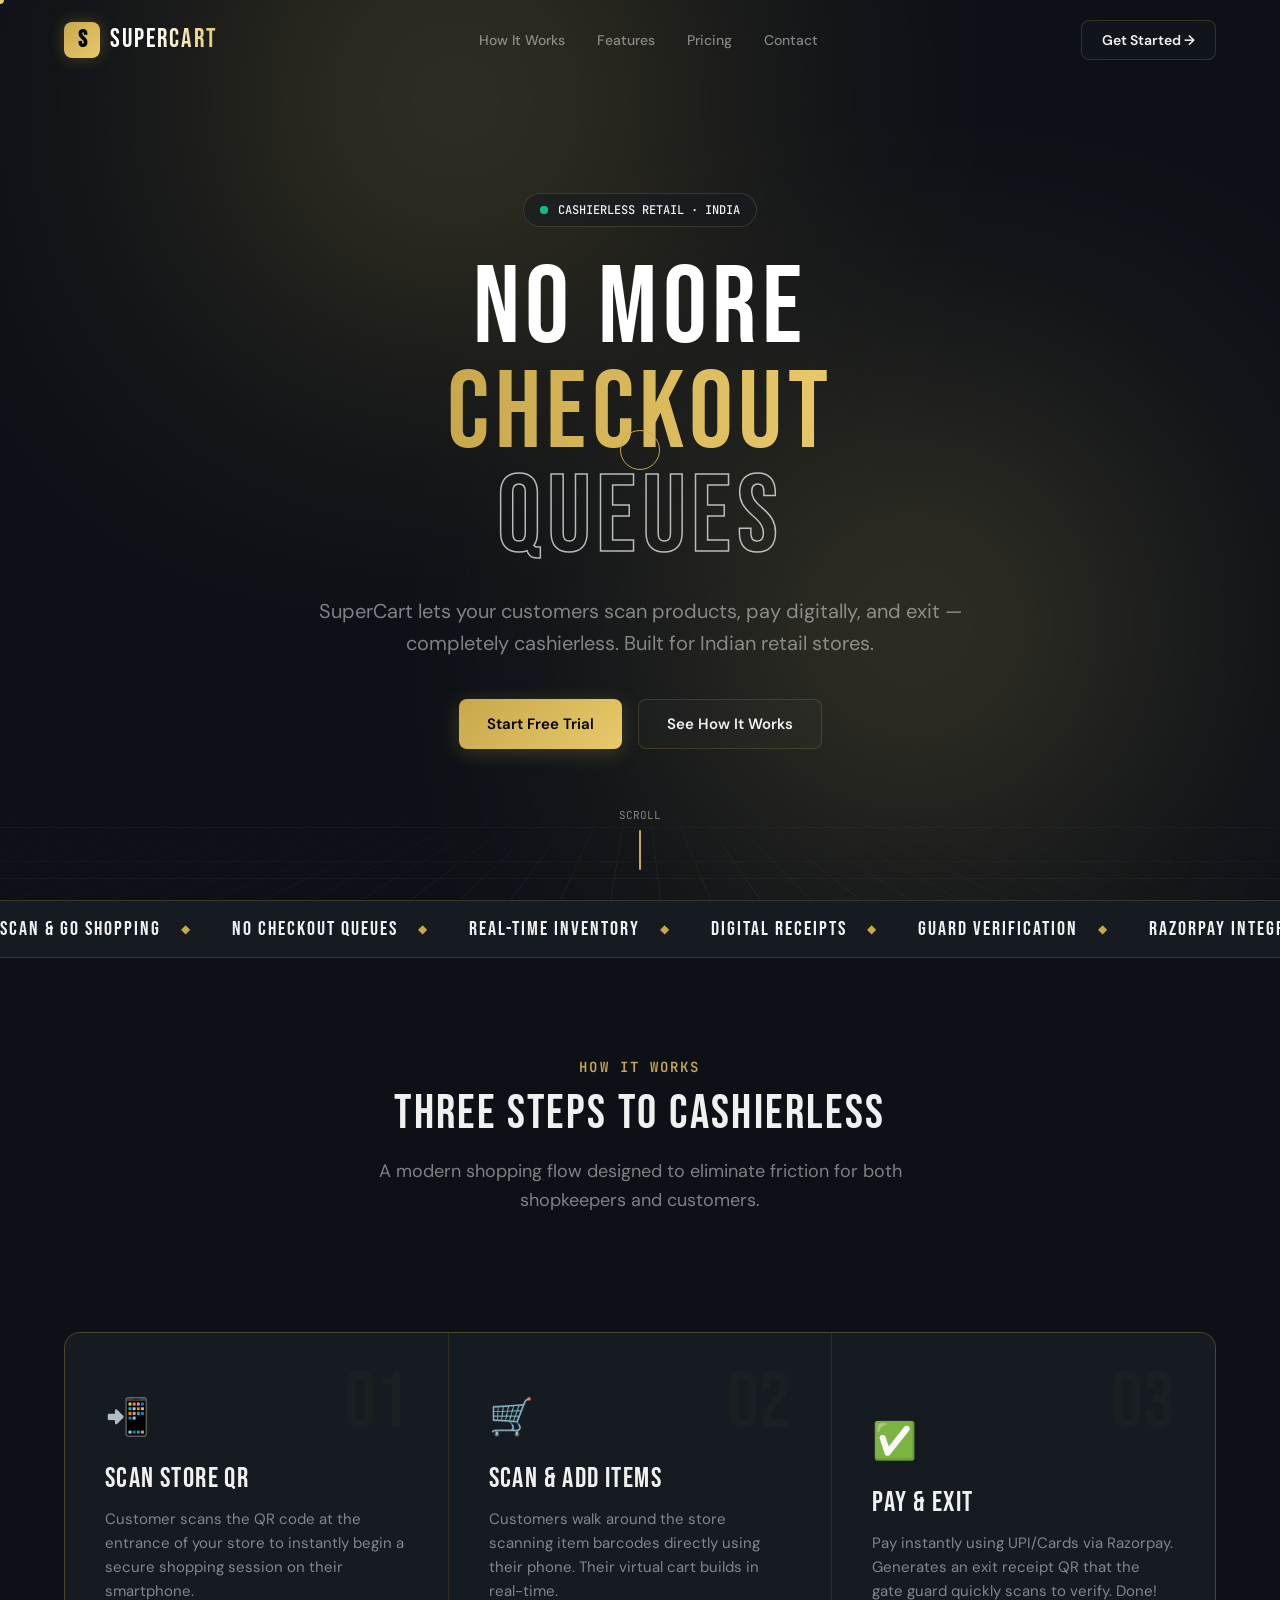
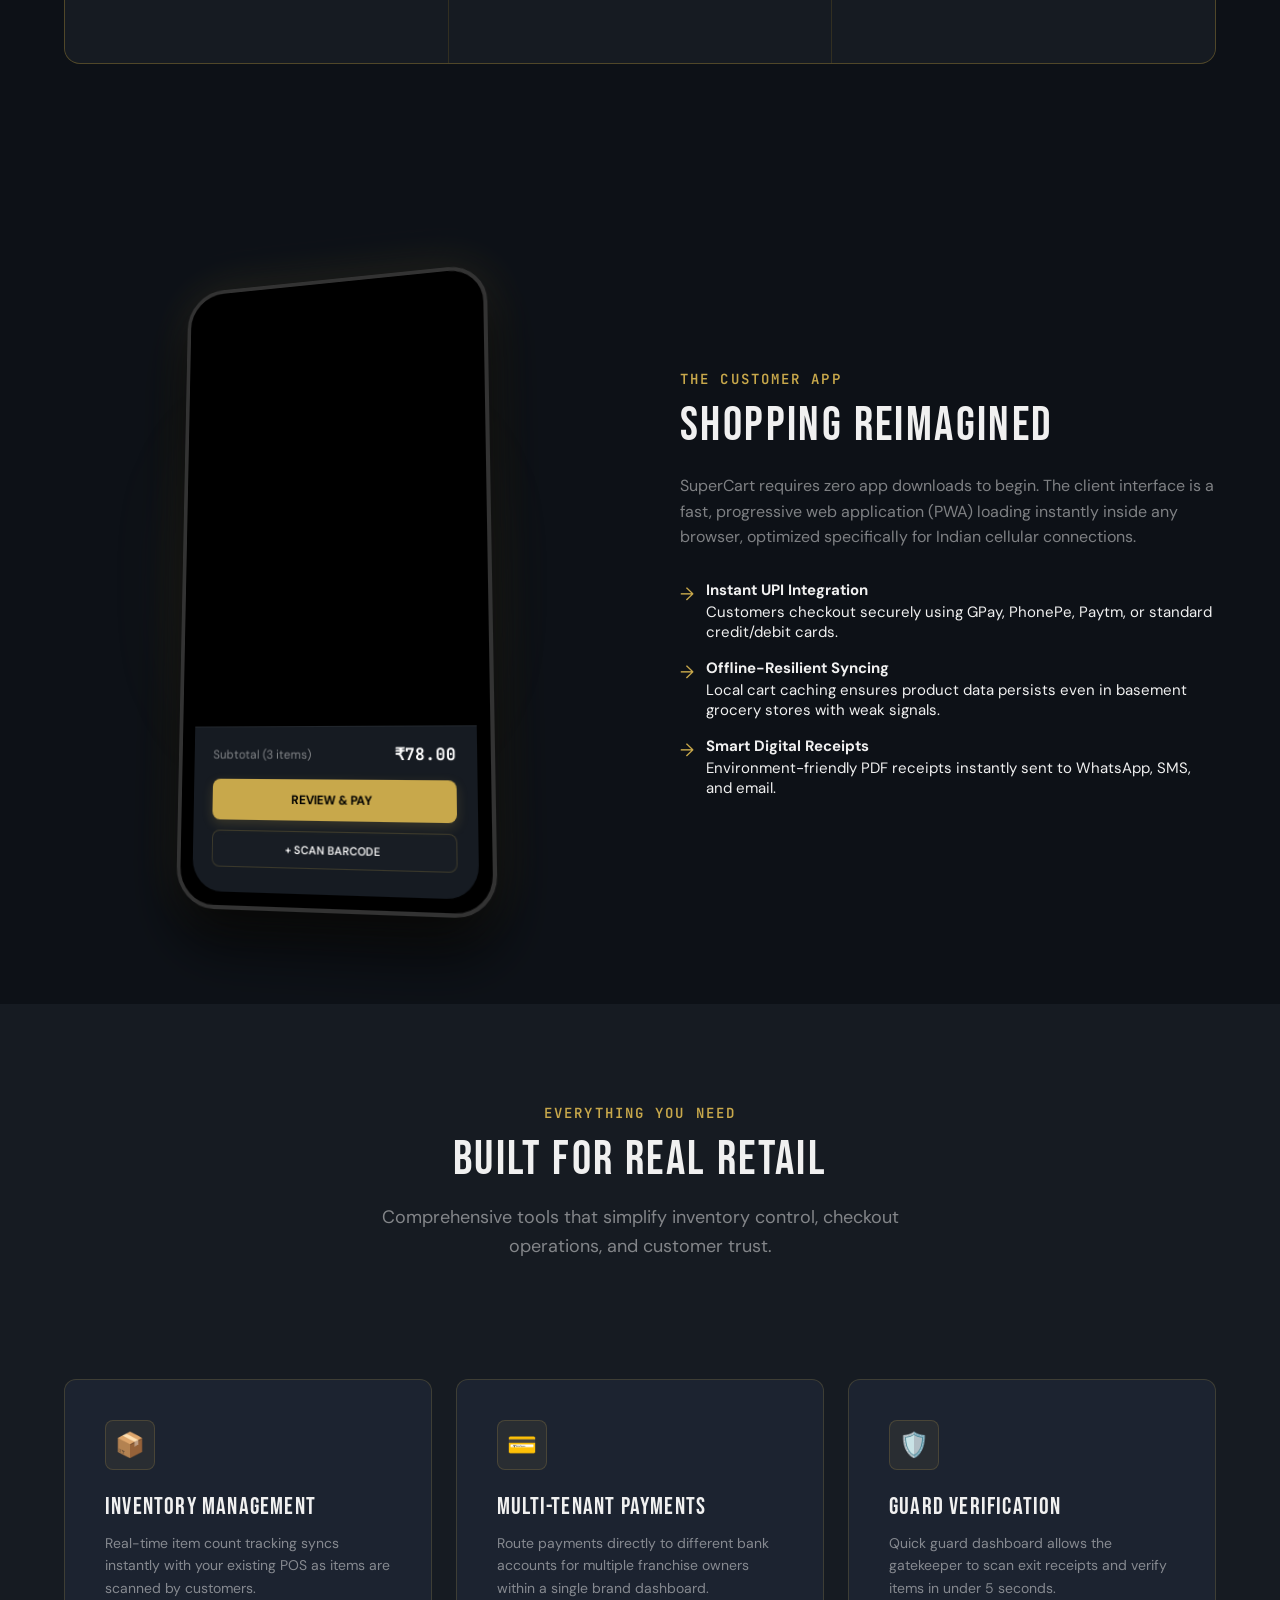
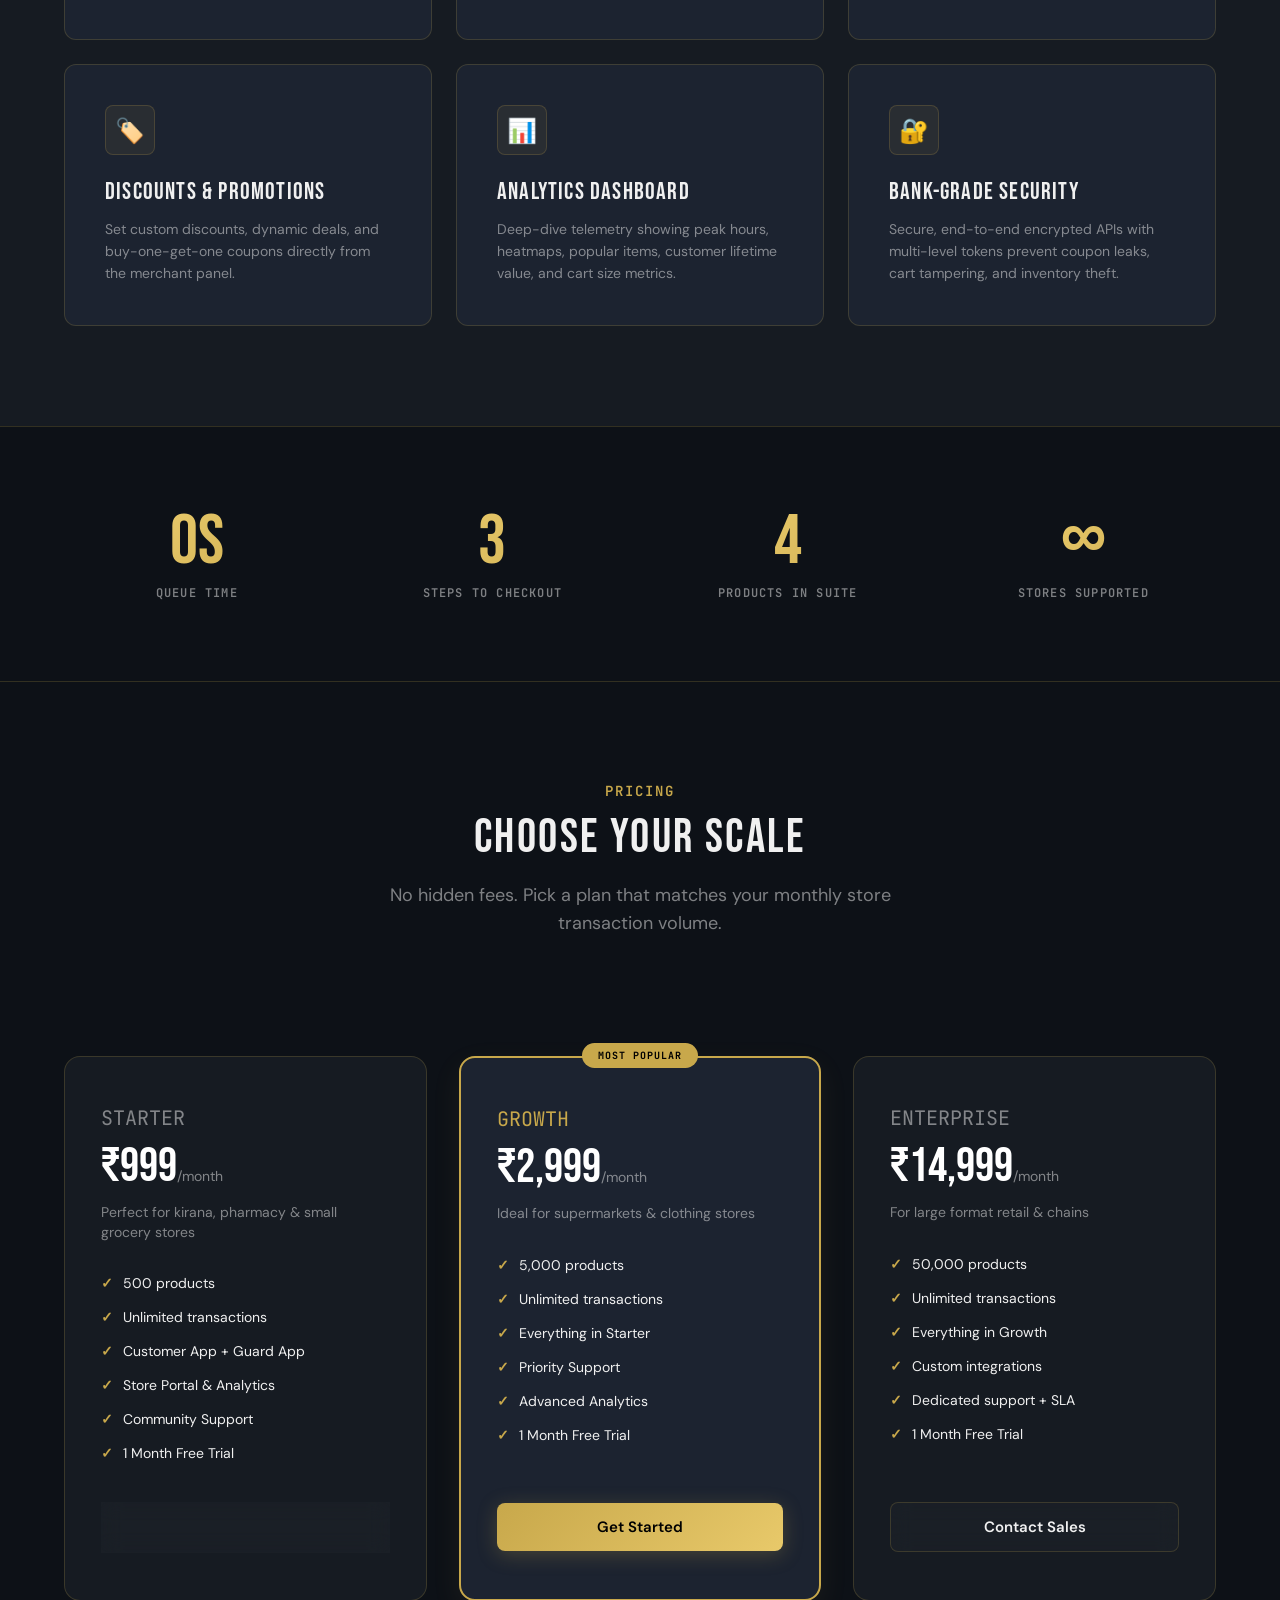
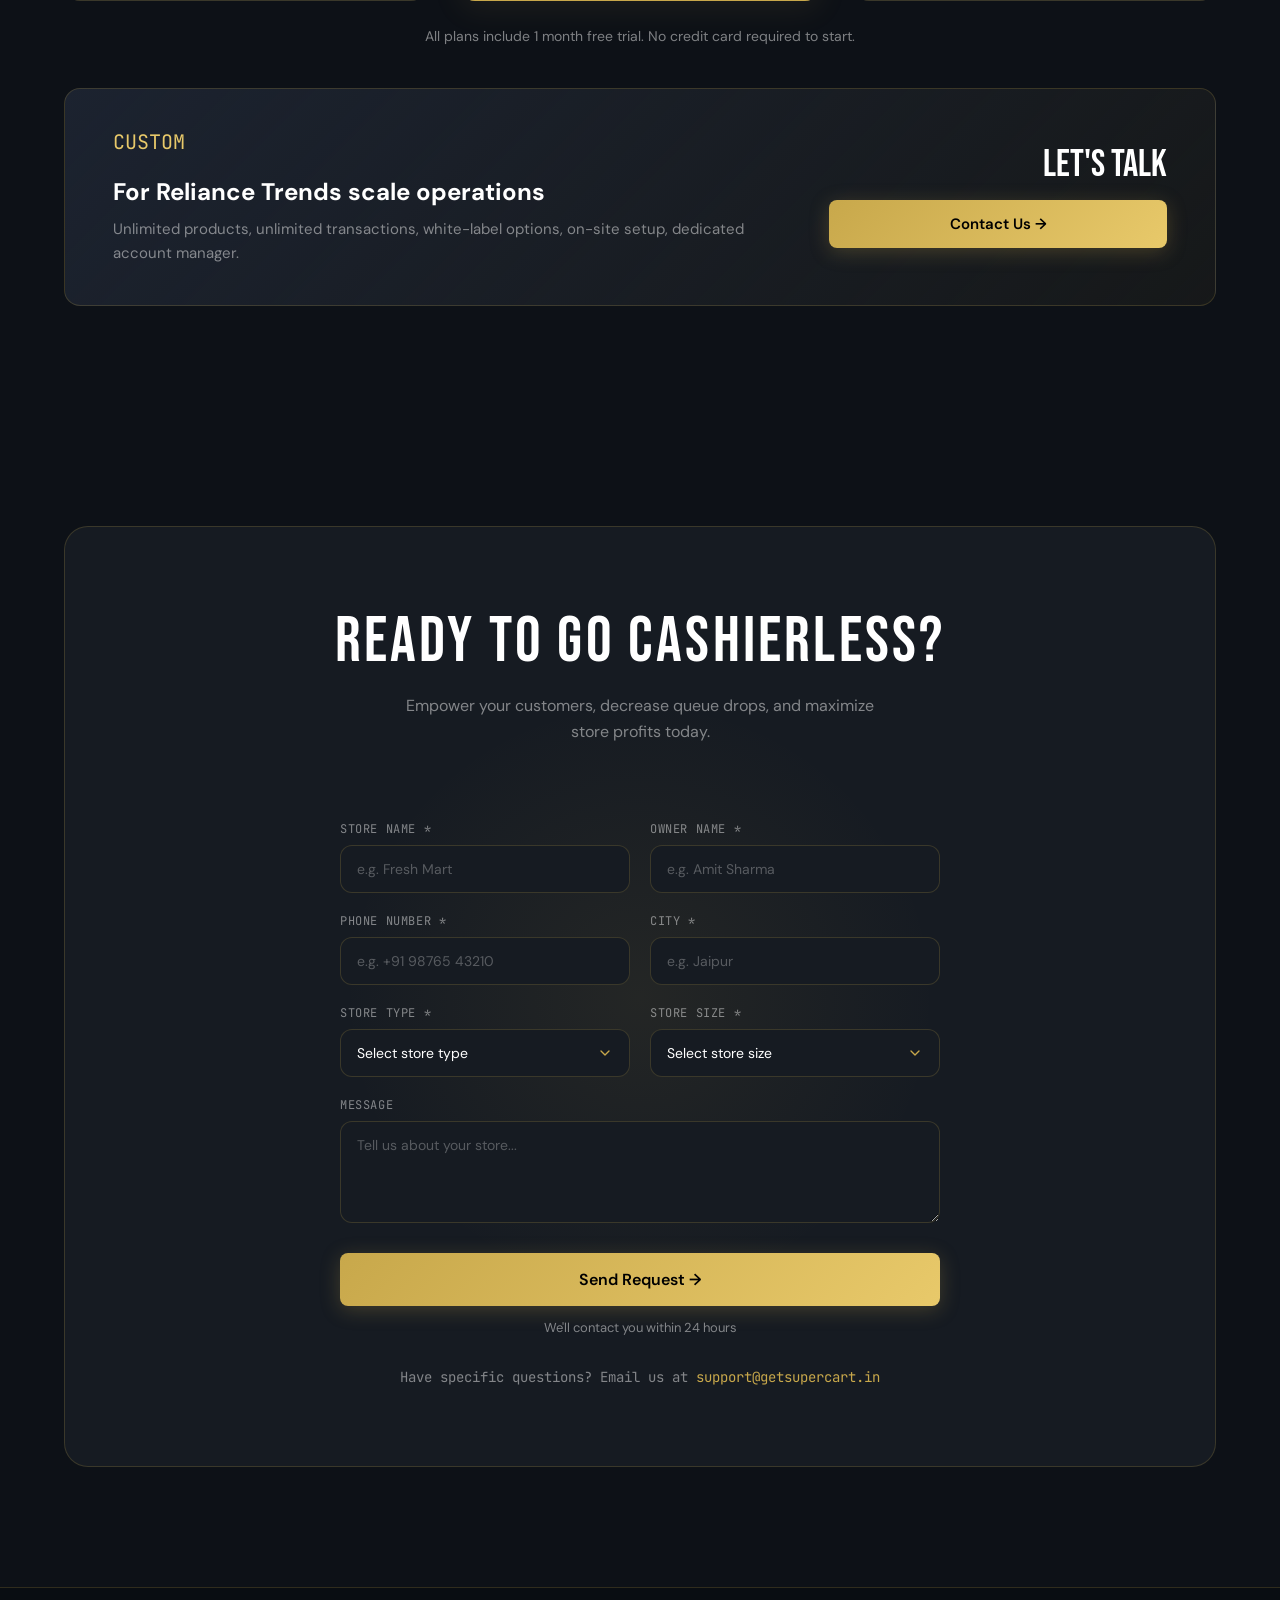
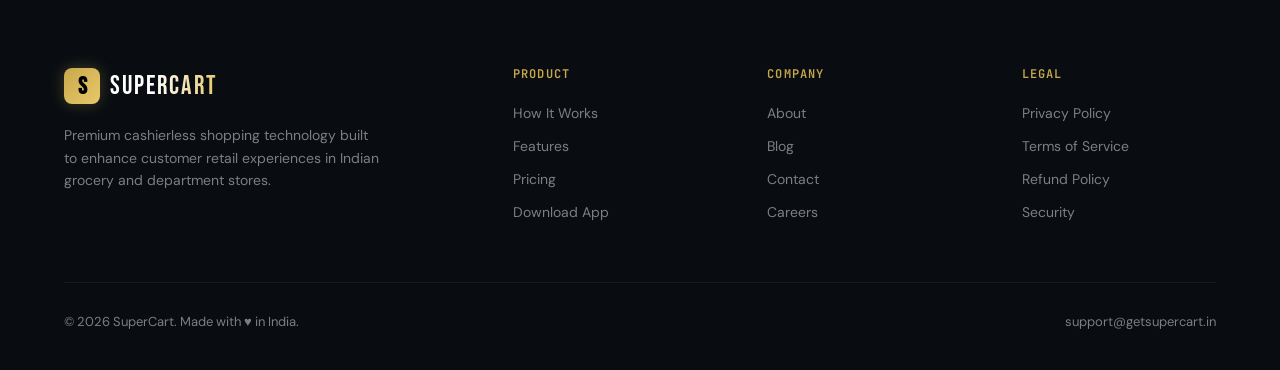
==== commit 400b7f50: "feat: update pricing cards and add Custom tier" ====
--- a/index.html
+++ b/index.html
@@ -343,12 +343,15 @@
           <div class="pricing-header">
             <div class="pricing-tier">STARTER</div>
             <div class="pricing-price">₹999<span>/month</span></div>
+            <p class="pricing-target" style="font-size: 14px; color: var(--text-muted); margin-top: 12px; line-height: 1.4;">Perfect for kirana, pharmacy & small grocery stores</p>
           </div>
           <ul class="pricing-features">
-            <li>1,000 transactions/month</li>
-            <li>100 products limit</li>
-            <li>Customer App + Guard App + Store Portal</li>
+            <li>500 products</li>
+            <li>Unlimited transactions</li>
+            <li>Customer App + Guard App</li>
+            <li>Store Portal & Analytics</li>
             <li>Community Support</li>
+            <li>1 Month Free Trial</li>
           </ul>
           <a href="#contact" class="btn btn-ghost clickable" id="btn-pricing-starter">Get Started</a>
         </div>
@@ -358,13 +361,16 @@
           <div class="popular-badge">MOST POPULAR</div>
           <div class="pricing-header">
             <div class="pricing-tier">GROWTH</div>
-            <div class="pricing-price">₹3,500<span>/month</span></div>
+            <div class="pricing-price">₹2,999<span>/month</span></div>
+            <p class="pricing-target" style="font-size: 14px; color: var(--text-muted); margin-top: 12px; line-height: 1.4;">Ideal for supermarkets & clothing stores</p>
           </div>
           <ul class="pricing-features">
-            <li>5,000 transactions/month</li>
-            <li>500 products limit</li>
-            <li>All Starter features</li>
+            <li>5,000 products</li>
+            <li>Unlimited transactions</li>
+            <li>Everything in Starter</li>
             <li>Priority Support</li>
+            <li>Advanced Analytics</li>
+            <li>1 Month Free Trial</li>
           </ul>
           <a href="#contact" class="btn btn-primary clickable" id="btn-pricing-growth">Get Started</a>
         </div>
@@ -373,17 +379,125 @@
         <div class="pricing-card" id="pricing-enterprise">
           <div class="pricing-header">
             <div class="pricing-tier">ENTERPRISE</div>
-            <div class="pricing-price">₹8,000<span>/month</span></div>
+            <div class="pricing-price">₹14,999<span>/month</span></div>
+            <p class="pricing-target" style="font-size: 14px; color: var(--text-muted); margin-top: 12px; line-height: 1.4;">For large format retail & chains</p>
           </div>
           <ul class="pricing-features">
+            <li>50,000 products</li>
             <li>Unlimited transactions</li>
-            <li>Unlimited products</li>
-            <li>All Growth features</li>
-            <li>Custom integrations + SLA</li>
+            <li>Everything in Growth</li>
+            <li>Custom integrations</li>
+            <li>Dedicated support + SLA</li>
+            <li>1 Month Free Trial</li>
           </ul>
           <a href="#contact" class="btn btn-ghost clickable" id="btn-pricing-enterprise">Contact Sales</a>
         </div>
       </div>
+
+      <!-- Trial Note -->
+      <p class="pricing-trial-note">All plans include 1 month free trial. No credit card required to start.</p>
+
+      <!-- Custom / Enterprise Plus Card (Separate Row) -->
+      <div class="pricing-custom-card" id="pricing-custom">
+        <div class="pricing-custom-left">
+          <div class="pricing-tier" style="color: var(--gold-bright);">CUSTOM</div>
+          <h3 class="pricing-custom-title">For Reliance Trends scale operations</h3>
+          <p class="pricing-custom-desc">Unlimited products, unlimited transactions, white-label options, on-site setup, dedicated account manager.</p>
+        </div>
+        <div class="pricing-custom-right">
+          <div class="pricing-price">Let's Talk</div>
+          <a href="#contact" class="btn btn-primary clickable" id="btn-pricing-custom">Contact Us →</a>
+        </div>
+      </div>
+
+      <style>
+        .pricing-trial-note {
+          text-align: center;
+          font-size: 14px;
+          color: var(--text-muted);
+          margin-top: 24px;
+          margin-bottom: 40px;
+        }
+
+        .pricing-custom-card {
+          display: grid;
+          grid-template-columns: 2fr 1fr;
+          gap: 40px;
+          background: linear-gradient(135deg, var(--surface-color-2) 0%, rgba(200, 168, 75, 0.05) 100%);
+          border: 1px solid var(--border-color);
+          border-radius: 16px;
+          padding: 40px 48px;
+          align-items: center;
+          transition: var(--transition-smooth);
+          position: relative;
+          overflow: hidden;
+        }
+
+        .pricing-custom-card:hover {
+          transform: translateY(-4px);
+          border-color: rgba(200, 168, 75, 0.4);
+          box-shadow: 0 15px 35px rgba(0, 0, 0, 0.4), 0 0 25px rgba(200, 168, 75, 0.05);
+        }
+
+        .pricing-custom-left {
+          display: flex;
+          flex-direction: column;
+          gap: 12px;
+          text-align: left;
+        }
+
+        .pricing-custom-title {
+          font-family: var(--font-body);
+          font-size: 24px;
+          font-weight: 700;
+          color: #FFF;
+          letter-spacing: normal;
+        }
+
+        .pricing-custom-desc {
+          font-size: 15px;
+          color: var(--text-muted);
+          line-height: 1.6;
+        }
+
+        .pricing-custom-right {
+          display: flex;
+          flex-direction: column;
+          align-items: flex-end;
+          gap: 16px;
+          justify-content: center;
+        }
+
+        .pricing-custom-right .pricing-price {
+          font-size: 38px;
+          text-align: right;
+          font-family: var(--font-heading);
+          color: #FFF;
+        }
+
+        .pricing-custom-right .btn {
+          width: 100%;
+          white-space: nowrap;
+        }
+
+        @media (max-width: 768px) {
+          .pricing-custom-card {
+            grid-template-columns: 1fr;
+            gap: 30px;
+            padding: 36px 24px;
+            text-align: center;
+          }
+          .pricing-custom-left {
+            text-align: center;
+          }
+          .pricing-custom-right {
+            align-items: center;
+          }
+          .pricing-custom-right .pricing-price {
+            text-align: center;
+          }
+        }
+      </style>
     </div>
   </section>
 
@@ -531,9 +645,9 @@
           <h4>Legal</h4>
           <ul class="footer-links">
             <li><a href="privacy-policy.html" class="clickable">Privacy Policy</a></li>
-            <li><a href="#" class="clickable">Terms of Service</a></li>
-            <li><a href="#" class="clickable">Refund Policy</a></li>
-            <li><a href="#" class="clickable">Security</a></li>
+            <li><a href="terms-of-service.html" class="clickable">Terms of Service</a></li>
+            <li><a href="refund-policy.html" class="clickable">Refund Policy</a></li>
+            <li><a href="security.html" class="clickable">Security</a></li>
           </ul>
         </div>
       </div>
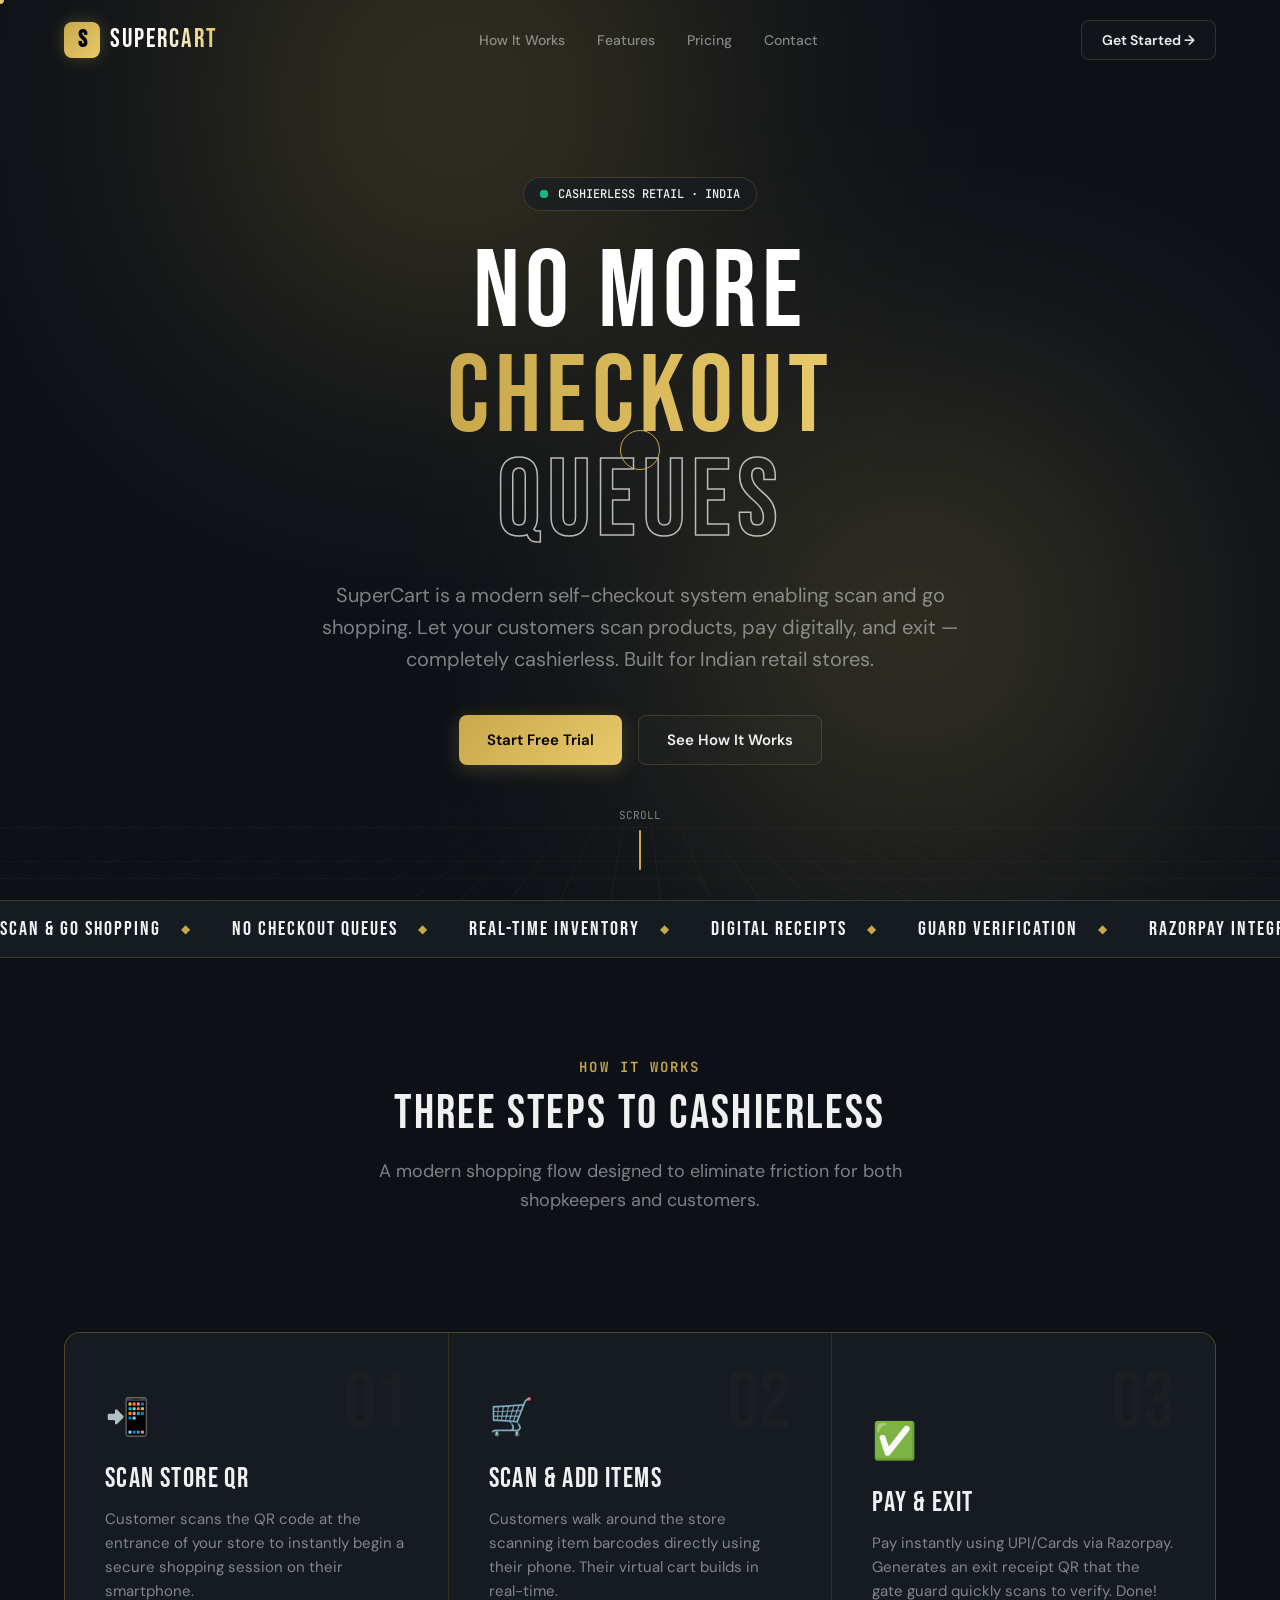
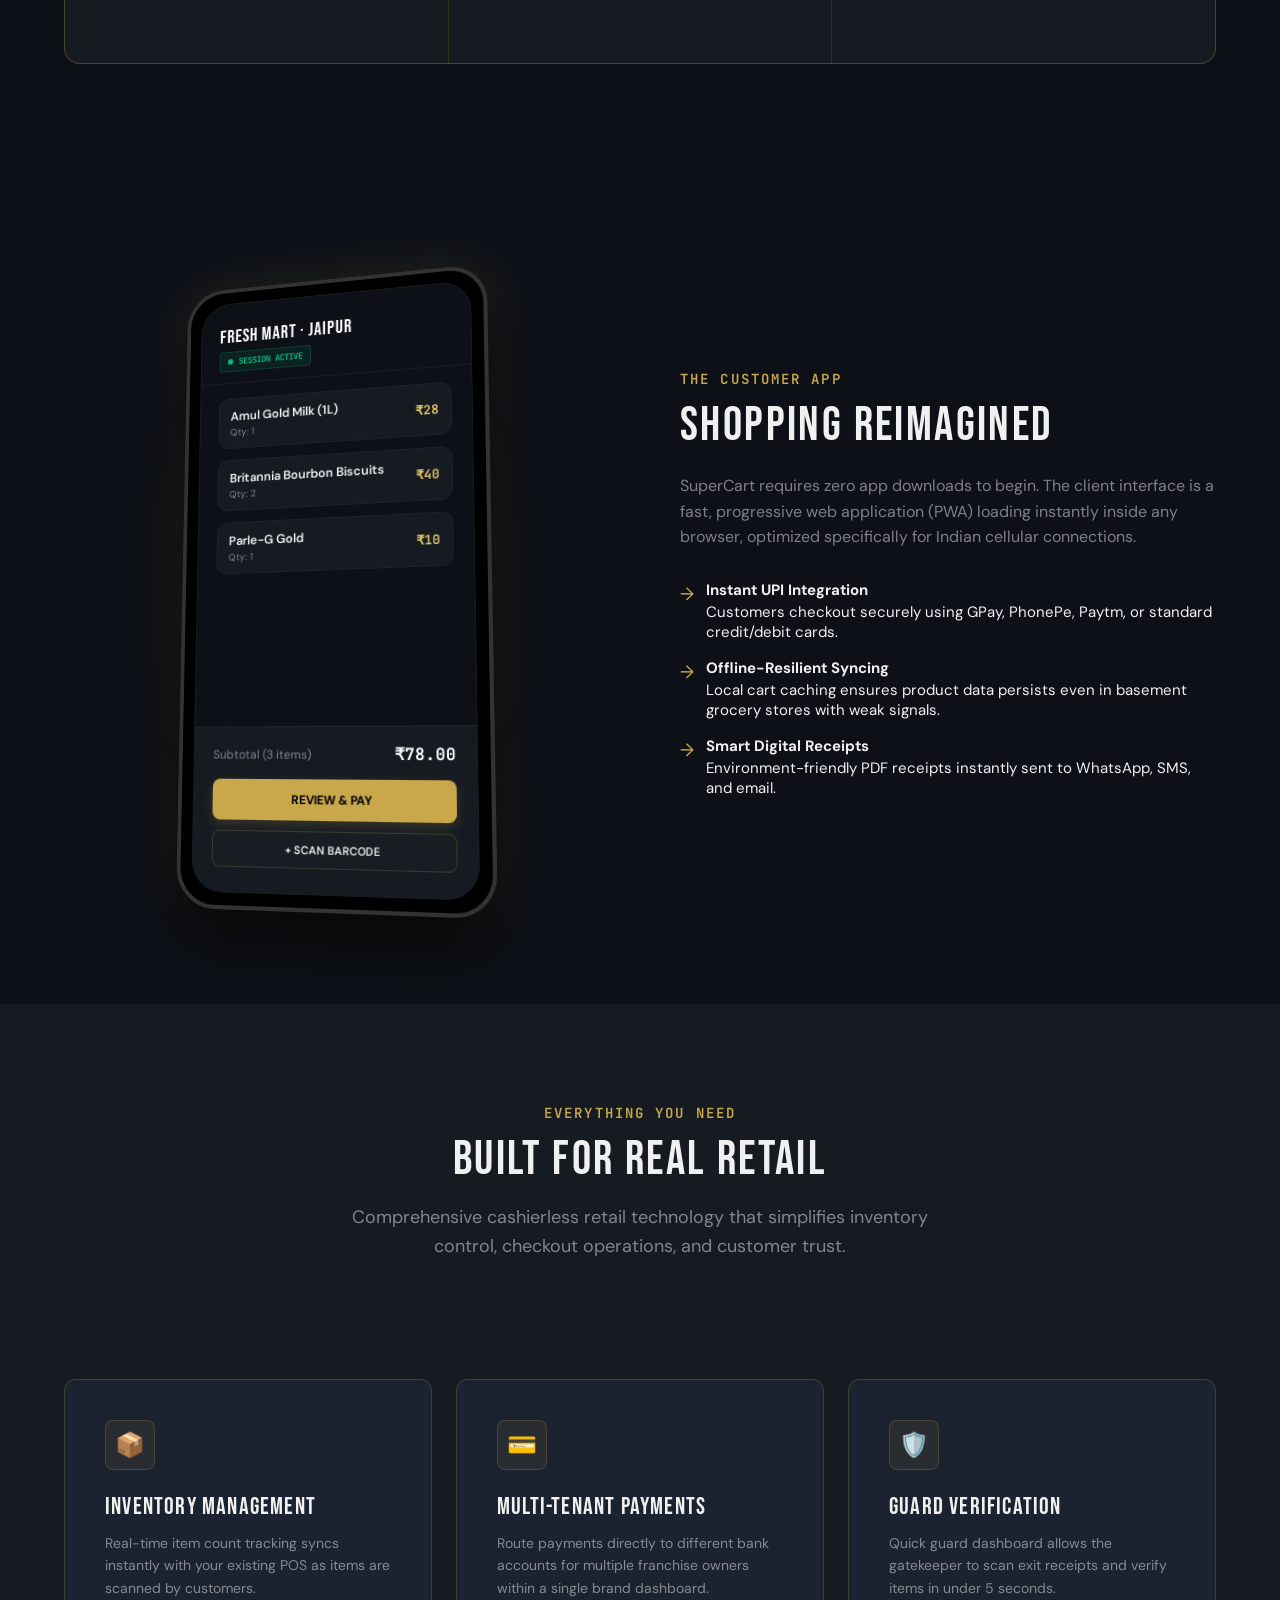
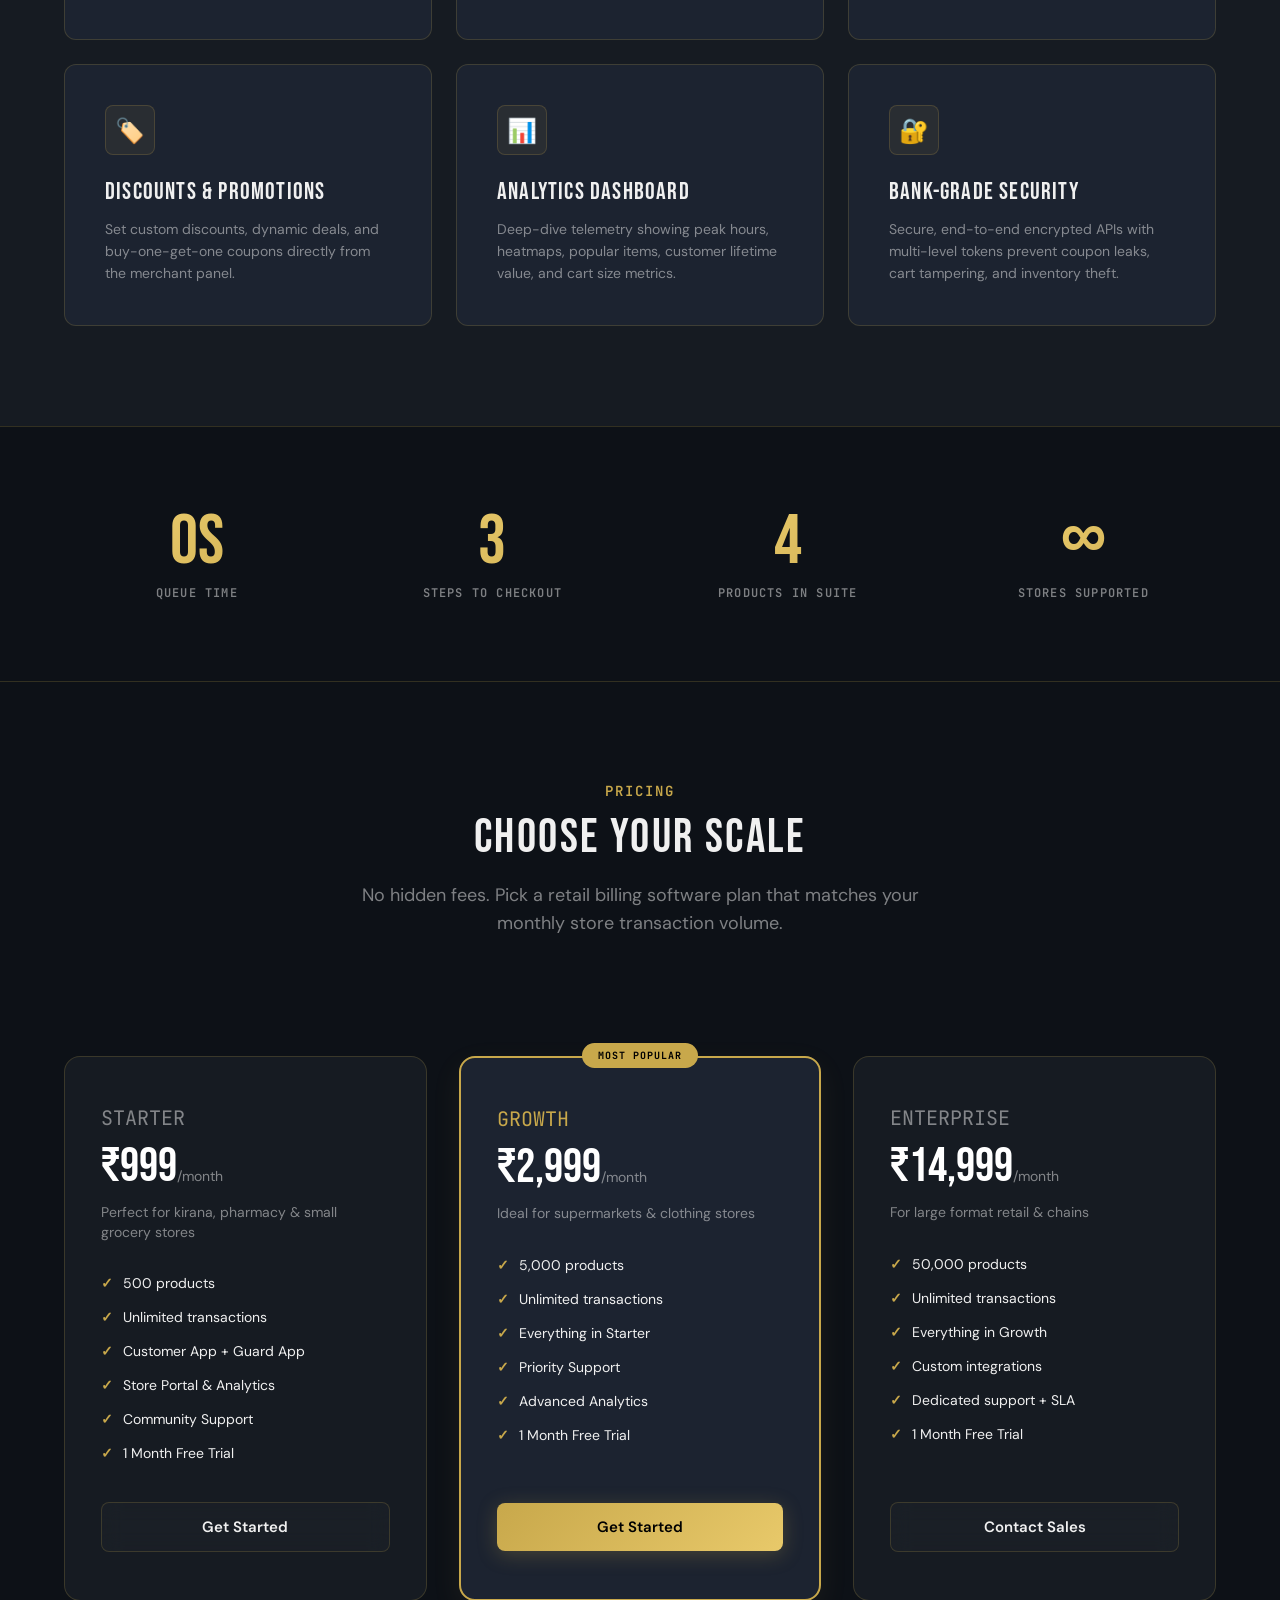
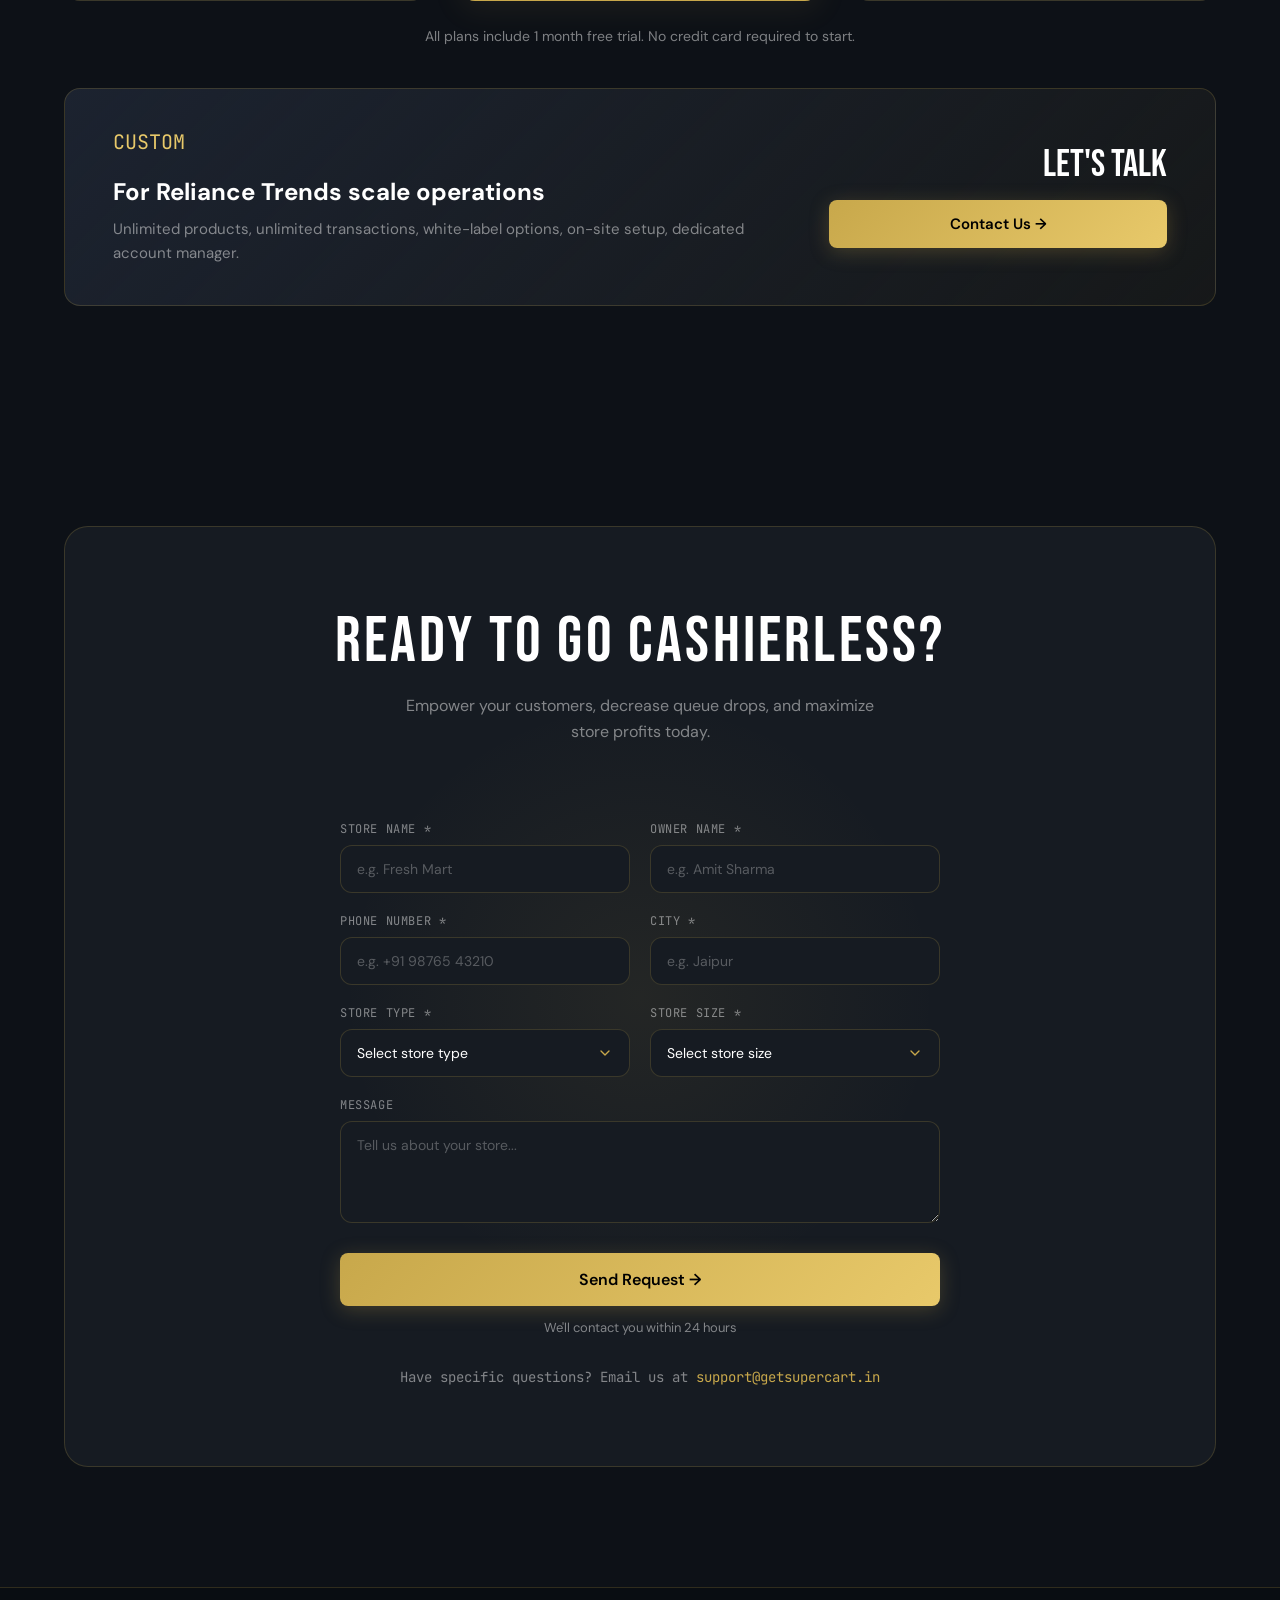
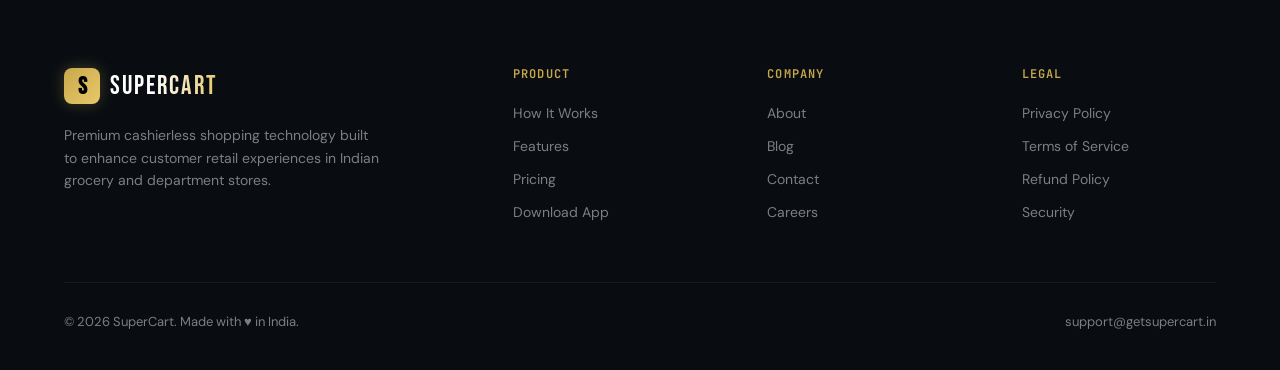
==== commit 630187bb: "feat: add comprehensive SEO tags, schemas, sitemap, and keyword weaving" ====
--- a/index.html
+++ b/index.html
@@ -3,12 +3,131 @@
 <head>
   <meta charset="UTF-8">
   <meta name="viewport" content="width=device-width, initial-scale=1.0">
-  <title>SuperCart — Cashierless Retail Technology for India</title>
-  <meta name="description" content="SuperCart — Cashierless shopping platform for Indian retail stores. Scan products, pay digitally, skip the queue.">
-  <meta property="og:title" content="SuperCart — No More Checkout Queues">
-  <meta property="og:description" content="Built for Indian retail. Scan, pay, and go.">
+  <title>SuperCart — Cashierless Shopping System for Indian Retail Stores</title>
+  <meta name="description" content="SuperCart is India's leading cashierless shopping platform. Let customers scan products, pay digitally & exit without queues. Self-checkout system for grocery stores, supermarkets & retail chains. Starting ₹999/month.">
+  <meta name="keywords" content="cashierless shopping India, self checkout system India, retail billing software India, scan and pay shopping, no queue retail India, POS system grocery store India, cashierless retail technology, retail management software India, self checkout app India, scan and go shopping India, cashierless supermarket India, retail SaaS India">
+  <meta name="author" content="SuperCart">
+  <meta name="robots" content="index, follow">
+  <meta name="language" content="English">
+  <meta name="geo.region" content="IN">
+  <meta name="geo.country" content="India">
+
+  <!-- Open Graph -->
+  <meta property="og:type" content="website">
   <meta property="og:url" content="https://getsupercart.in">
-  
+  <meta property="og:title" content="SuperCart — No More Checkout Queues | Cashierless Shopping India">
+  <meta property="og:description" content="Transform your retail store with SuperCart's cashierless shopping system. Customers scan, pay & go. No queues, no cashiers needed. Starting ₹999/month.">
+  <meta property="og:image" content="https://getsupercart.in/og-image.png">
+  <meta property="og:locale" content="en_IN">
+  <meta property="og:site_name" content="SuperCart">
+
+  <!-- Twitter Card -->
+  <meta name="twitter:card" content="summary_large_image">
+  <meta name="twitter:title" content="SuperCart — Cashierless Shopping for Indian Retail">
+  <meta name="twitter:description" content="No more checkout queues. Customers scan products, pay digitally, exit verified. Built for Indian retail. Starting ₹999/month.">
+  <meta name="twitter:image" content="https://getsupercart.in/og-image.png">
+
+  <!-- Canonical -->
+  <link rel="canonical" href="https://getsupercart.in">
+
+  <!-- Schema.org structured data -->
+  <script type="application/ld+json">
+  {
+    "@context": "https://schema.org",
+    "@type": "SoftwareApplication",
+    "name": "SuperCart",
+    "description": "Cashierless shopping platform for Indian retail stores. Customers scan products, pay digitally, and exit without queues.",
+    "url": "https://getsupercart.in",
+    "applicationCategory": "BusinessApplication",
+    "operatingSystem": "Android, iOS, Web",
+    "offers": [
+      {
+        "@type": "Offer",
+        "name": "Starter Plan",
+        "price": "999",
+        "priceCurrency": "INR",
+        "billingPeriod": "P1M"
+      },
+      {
+        "@type": "Offer", 
+        "name": "Growth Plan",
+        "price": "2999",
+        "priceCurrency": "INR",
+        "billingPeriod": "P1M"
+      },
+      {
+        "@type": "Offer",
+        "name": "Enterprise Plan", 
+        "price": "14999",
+        "priceCurrency": "INR",
+        "billingPeriod": "P1M"
+      }
+    ],
+    "provider": {
+      "@type": "Organization",
+      "name": "SuperCart",
+      "url": "https://getsupercart.in",
+      "email": "support@getsupercart.in",
+      "address": {
+        "@type": "PostalAddress",
+        "addressLocality": "Jaipur",
+        "addressRegion": "Rajasthan",
+        "addressCountry": "IN"
+      }
+    }
+  }
+  </script>
+
+  <!-- FAQ Schema for SEO -->
+  <script type="application/ld+json">
+  {
+    "@context": "https://schema.org",
+    "@type": "FAQPage",
+    "mainEntity": [
+      {
+        "@type": "Question",
+        "name": "What is SuperCart?",
+        "acceptedAnswer": {
+          "@type": "Answer",
+          "text": "SuperCart is a cashierless shopping platform for Indian retail stores. Customers scan product barcodes with their phone, pay digitally via Razorpay, and exit after guard verification — no queues, no cashiers needed."
+        }
+      },
+      {
+        "@type": "Question",
+        "name": "How much does SuperCart cost?",
+        "acceptedAnswer": {
+          "@type": "Answer",
+          "text": "SuperCart starts at ₹999/month for the Starter plan (500 products). Growth plan is ₹2,999/month (5,000 products). Enterprise is ₹14,999/month (50,000 products). All plans include 1 month free trial."
+        }
+      },
+      {
+        "@type": "Question",
+        "name": "Is SuperCart available in India?",
+        "acceptedAnswer": {
+          "@type": "Answer",
+          "text": "Yes, SuperCart is built specifically for Indian retail stores. It supports Razorpay payments (UPI, cards, wallets), works on Android and iOS, and is currently available across India."
+        }
+      },
+      {
+        "@type": "Question",
+        "name": "Does SuperCart work for grocery stores?",
+        "acceptedAnswer": {
+          "@type": "Answer",
+          "text": "Yes, SuperCart works for grocery stores, supermarkets, pharmacies, clothing stores, and any retail store with barcoded products. The Starter plan at ₹999/month is perfect for small grocery and kirana stores."
+        }
+      },
+      {
+        "@type": "Question",
+        "name": "What is the difference between SuperCart and a traditional POS system?",
+        "acceptedAnswer": {
+          "@type": "Answer",
+          "text": "Traditional POS systems require cashier staff (₹8,000-15,000/month salary) plus hardware. SuperCart eliminates cashiers entirely — customers scan themselves. Total savings: ₹7,000-14,000/month per store."
+        }
+      }
+    ]
+  }
+  </script>
+
   <!-- CSS Stylesheet -->
   <link rel="stylesheet" href="style.css">
 </head>
@@ -66,7 +185,7 @@
 
       <!-- Subtitle -->
       <p class="hero-subtitle reveal stagger-3" id="hero-subtitle">
-        SuperCart lets your customers scan products, pay digitally, and exit — completely cashierless. Built for Indian retail stores.
+        SuperCart is a modern self-checkout system enabling scan and go shopping. Let your customers scan products, pay digitally, and exit — completely cashierless. Built for Indian retail stores.
       </p>
 
       <!-- Action Buttons -->
@@ -255,7 +374,7 @@
       <div class="section-header">
         <span class="section-label">Everything You Need</span>
         <h2 class="section-title">BUILT FOR REAL RETAIL</h2>
-        <p class="section-subtitle">Comprehensive tools that simplify inventory control, checkout operations, and customer trust.</p>
+        <p class="section-subtitle">Comprehensive cashierless retail technology that simplifies inventory control, checkout operations, and customer trust.</p>
       </div>
 
       <div class="features-grid">
@@ -334,7 +453,7 @@
       <div class="section-header">
         <span class="section-label">Pricing</span>
         <h2 class="section-title">CHOOSE YOUR SCALE</h2>
-        <p class="section-subtitle">No hidden fees. Pick a plan that matches your monthly store transaction volume.</p>
+        <p class="section-subtitle">No hidden fees. Pick a retail billing software plan that matches your monthly store transaction volume.</p>
       </div>
 
       <div class="pricing-grid">
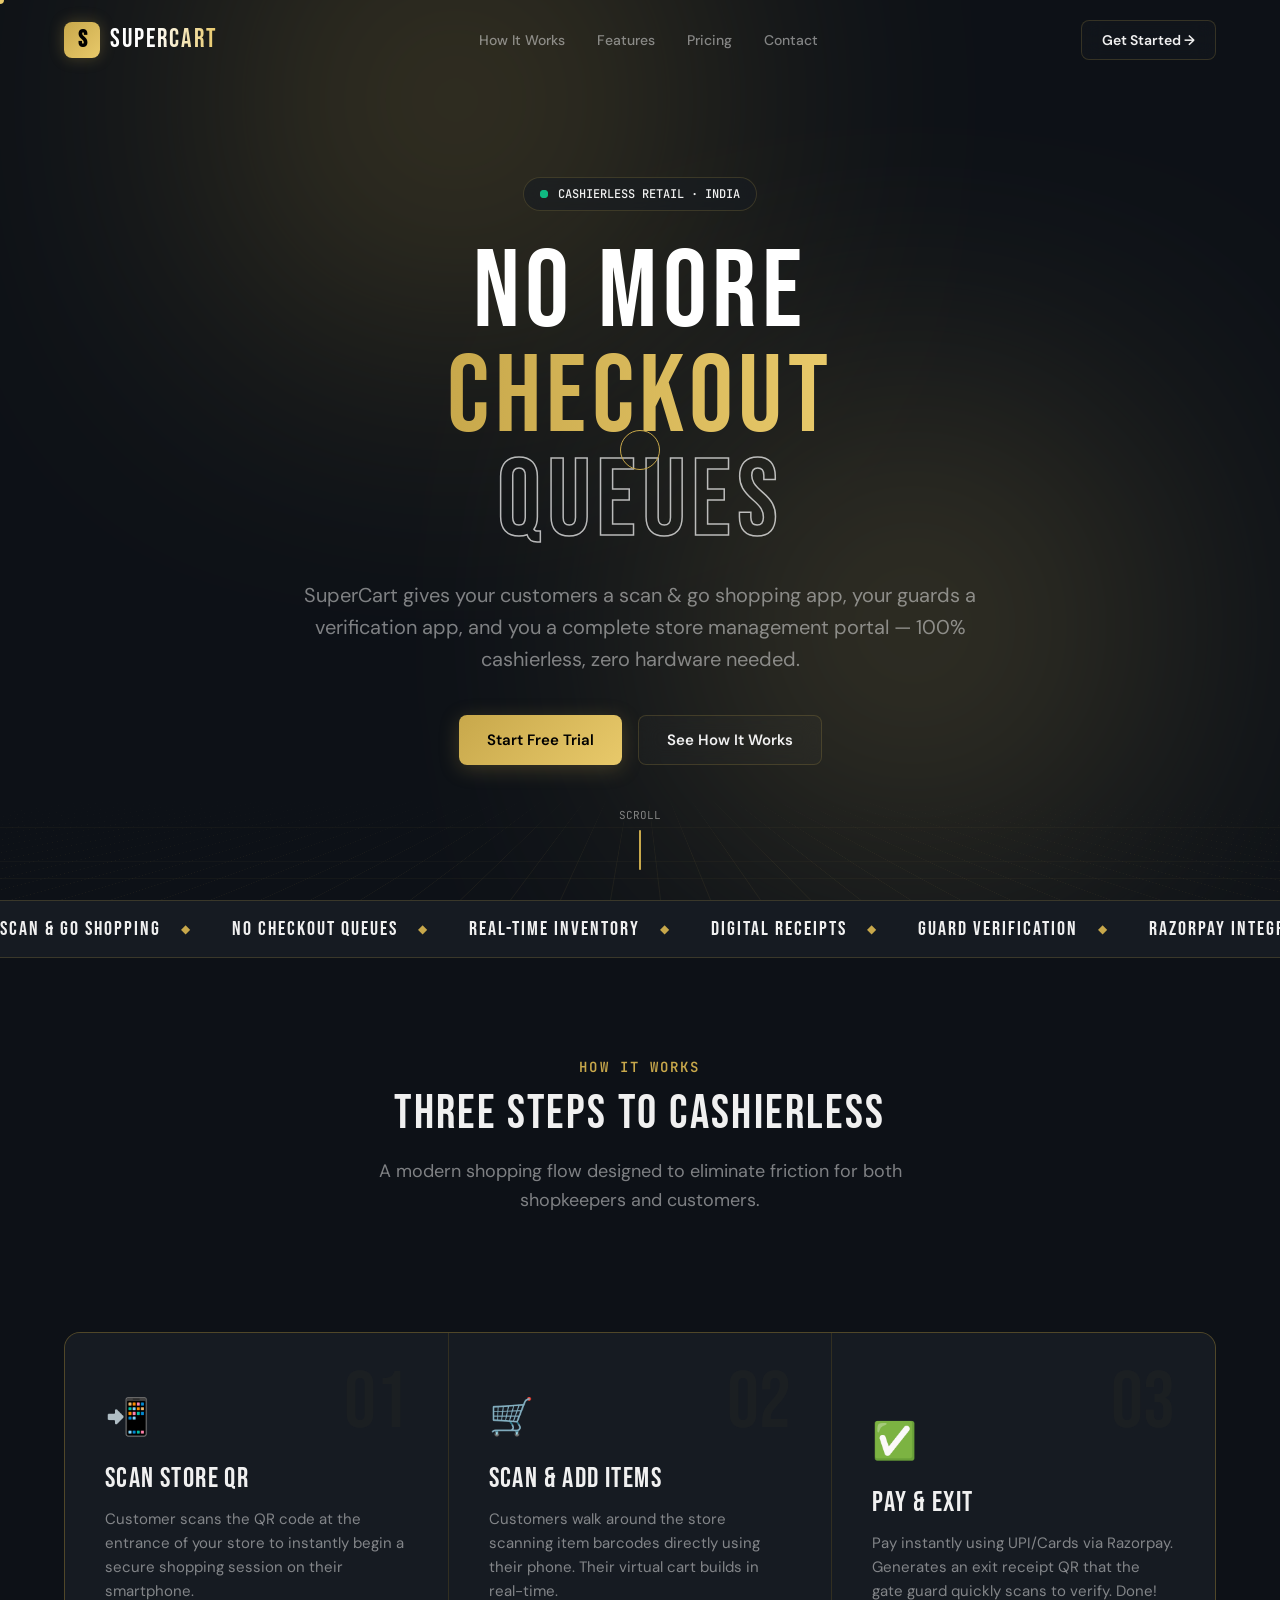
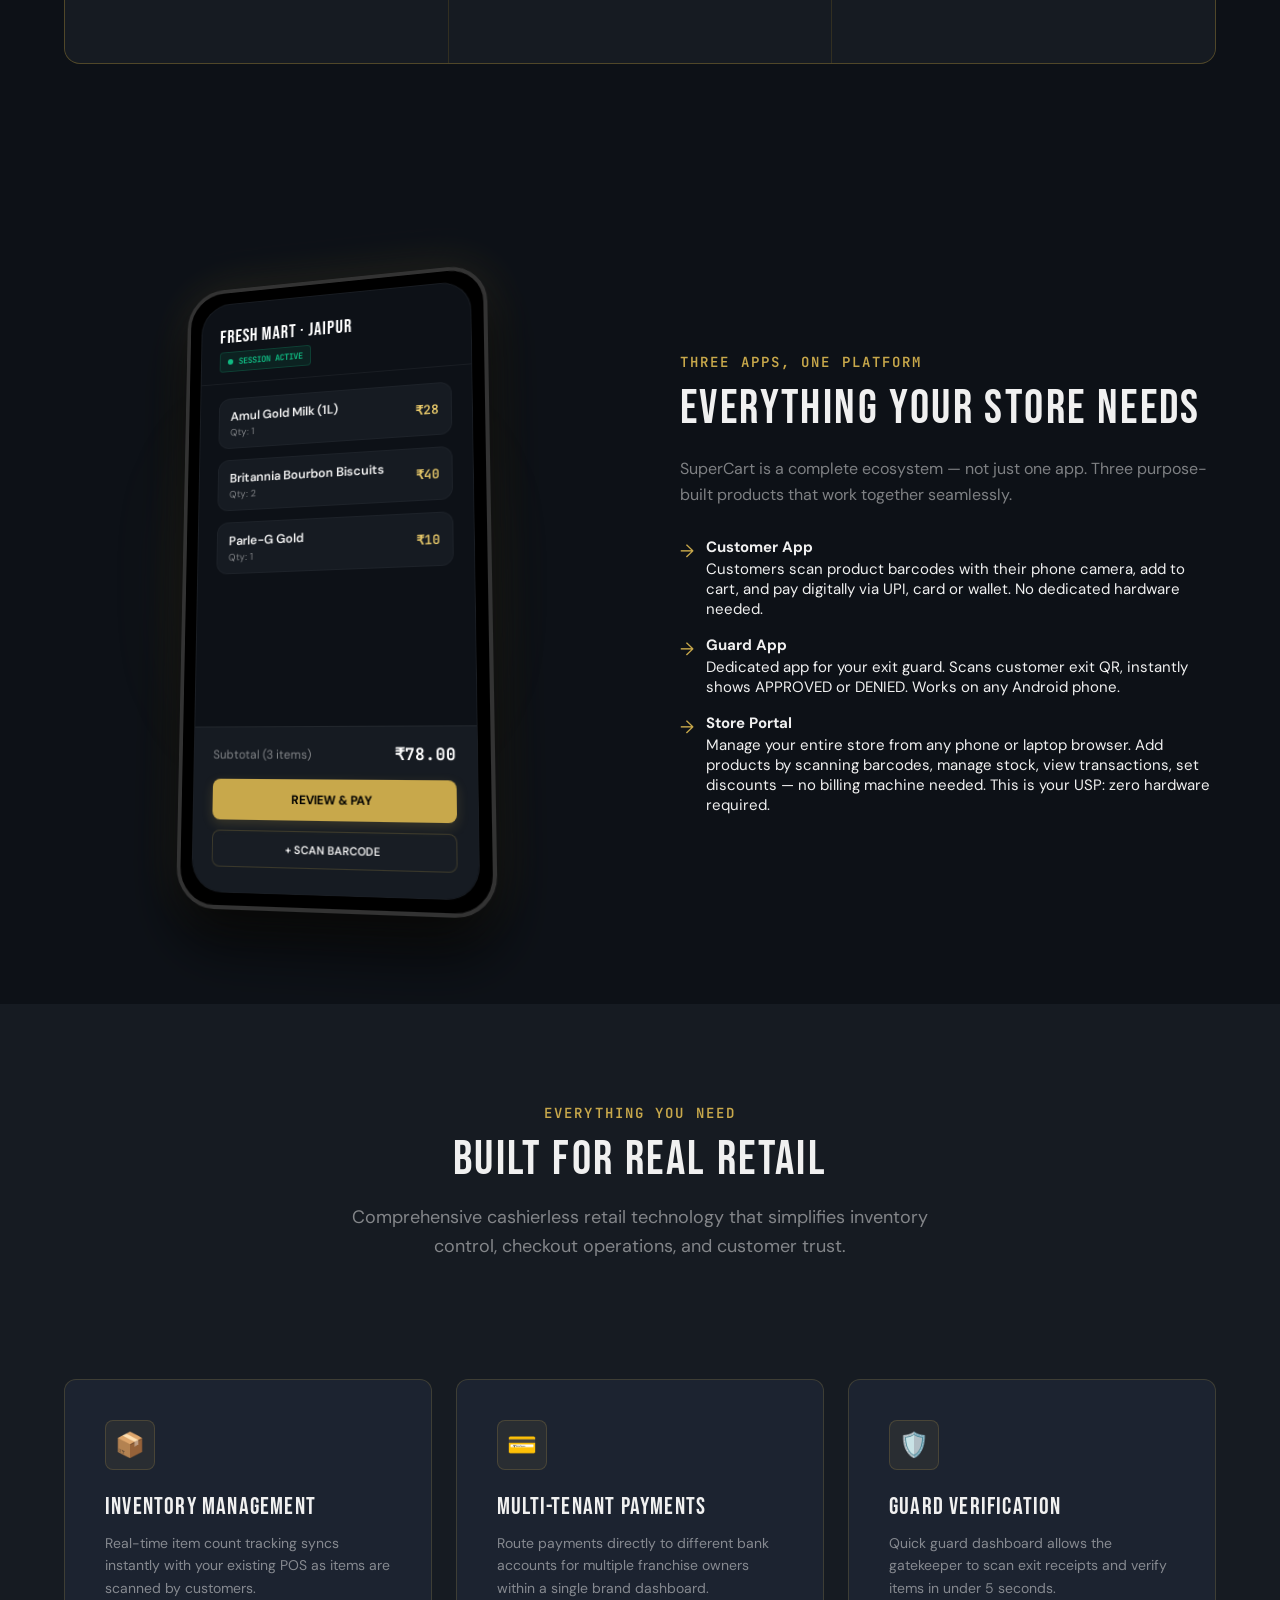
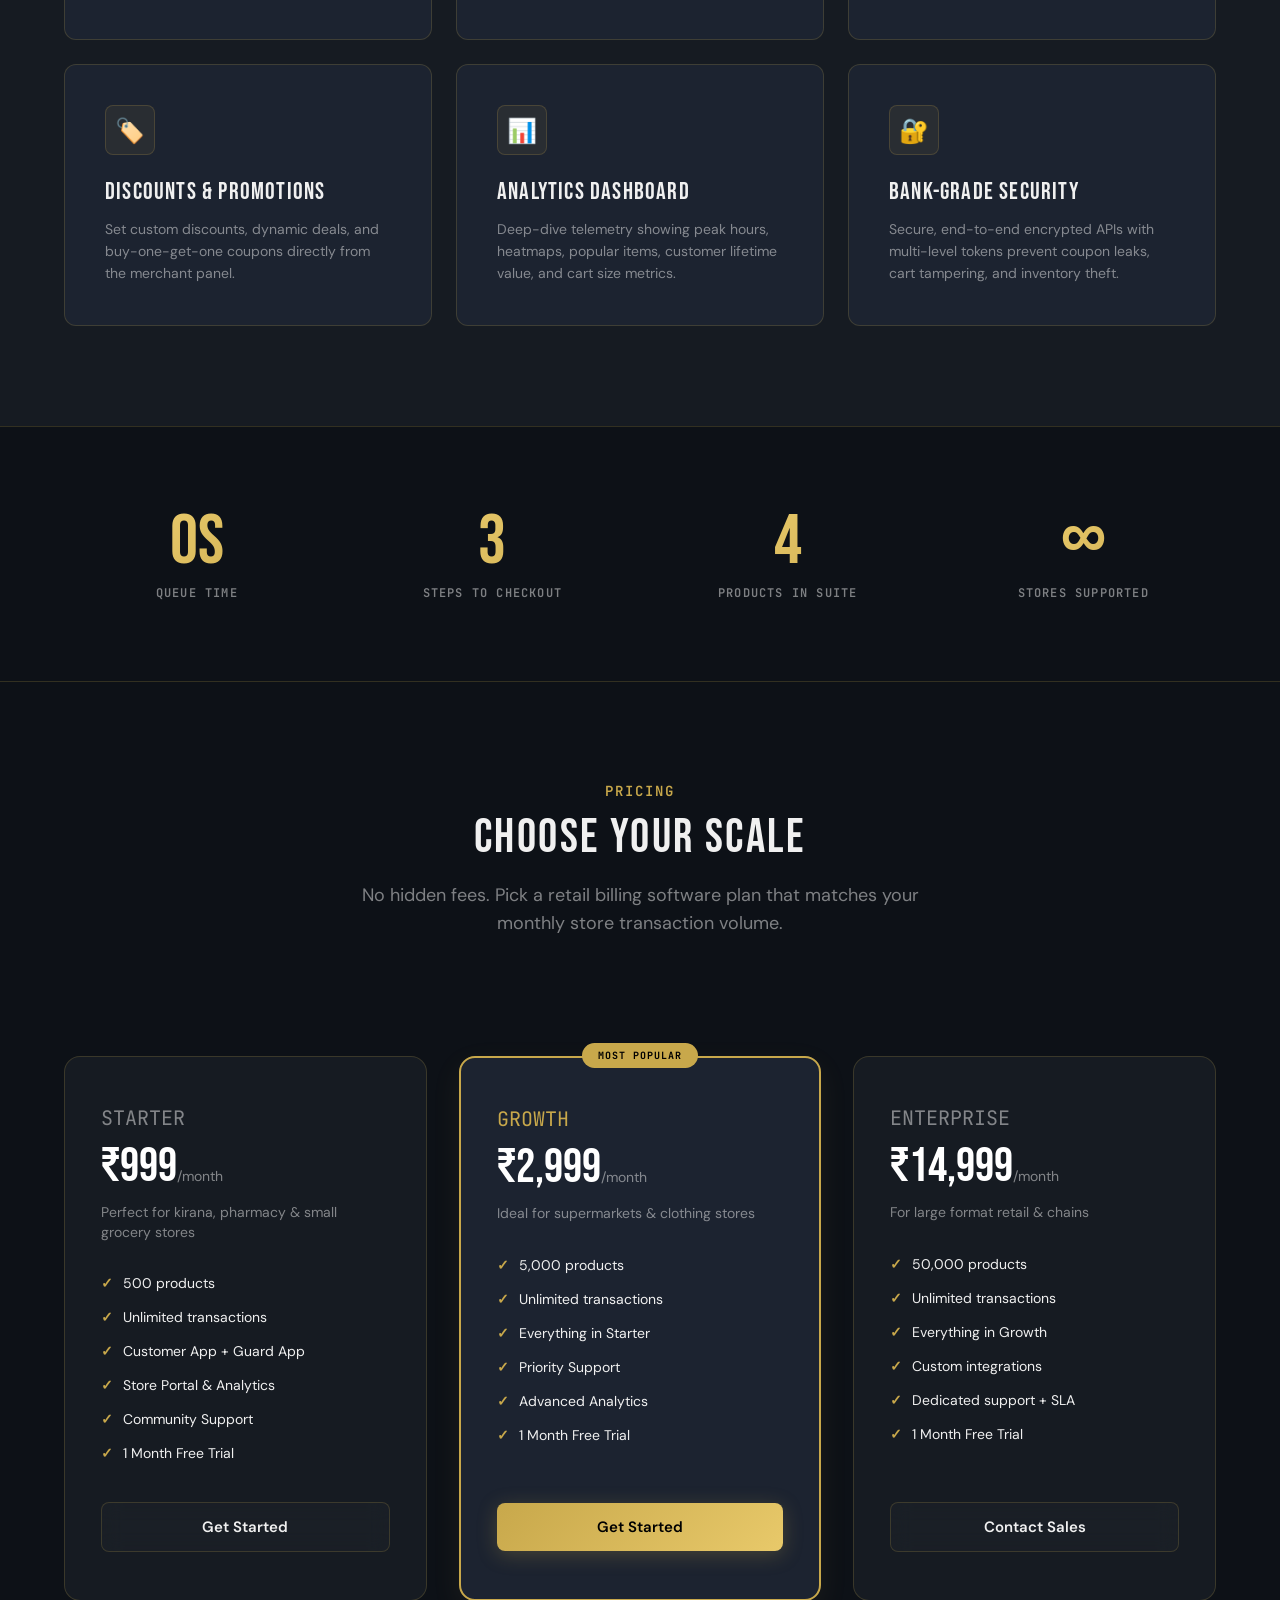
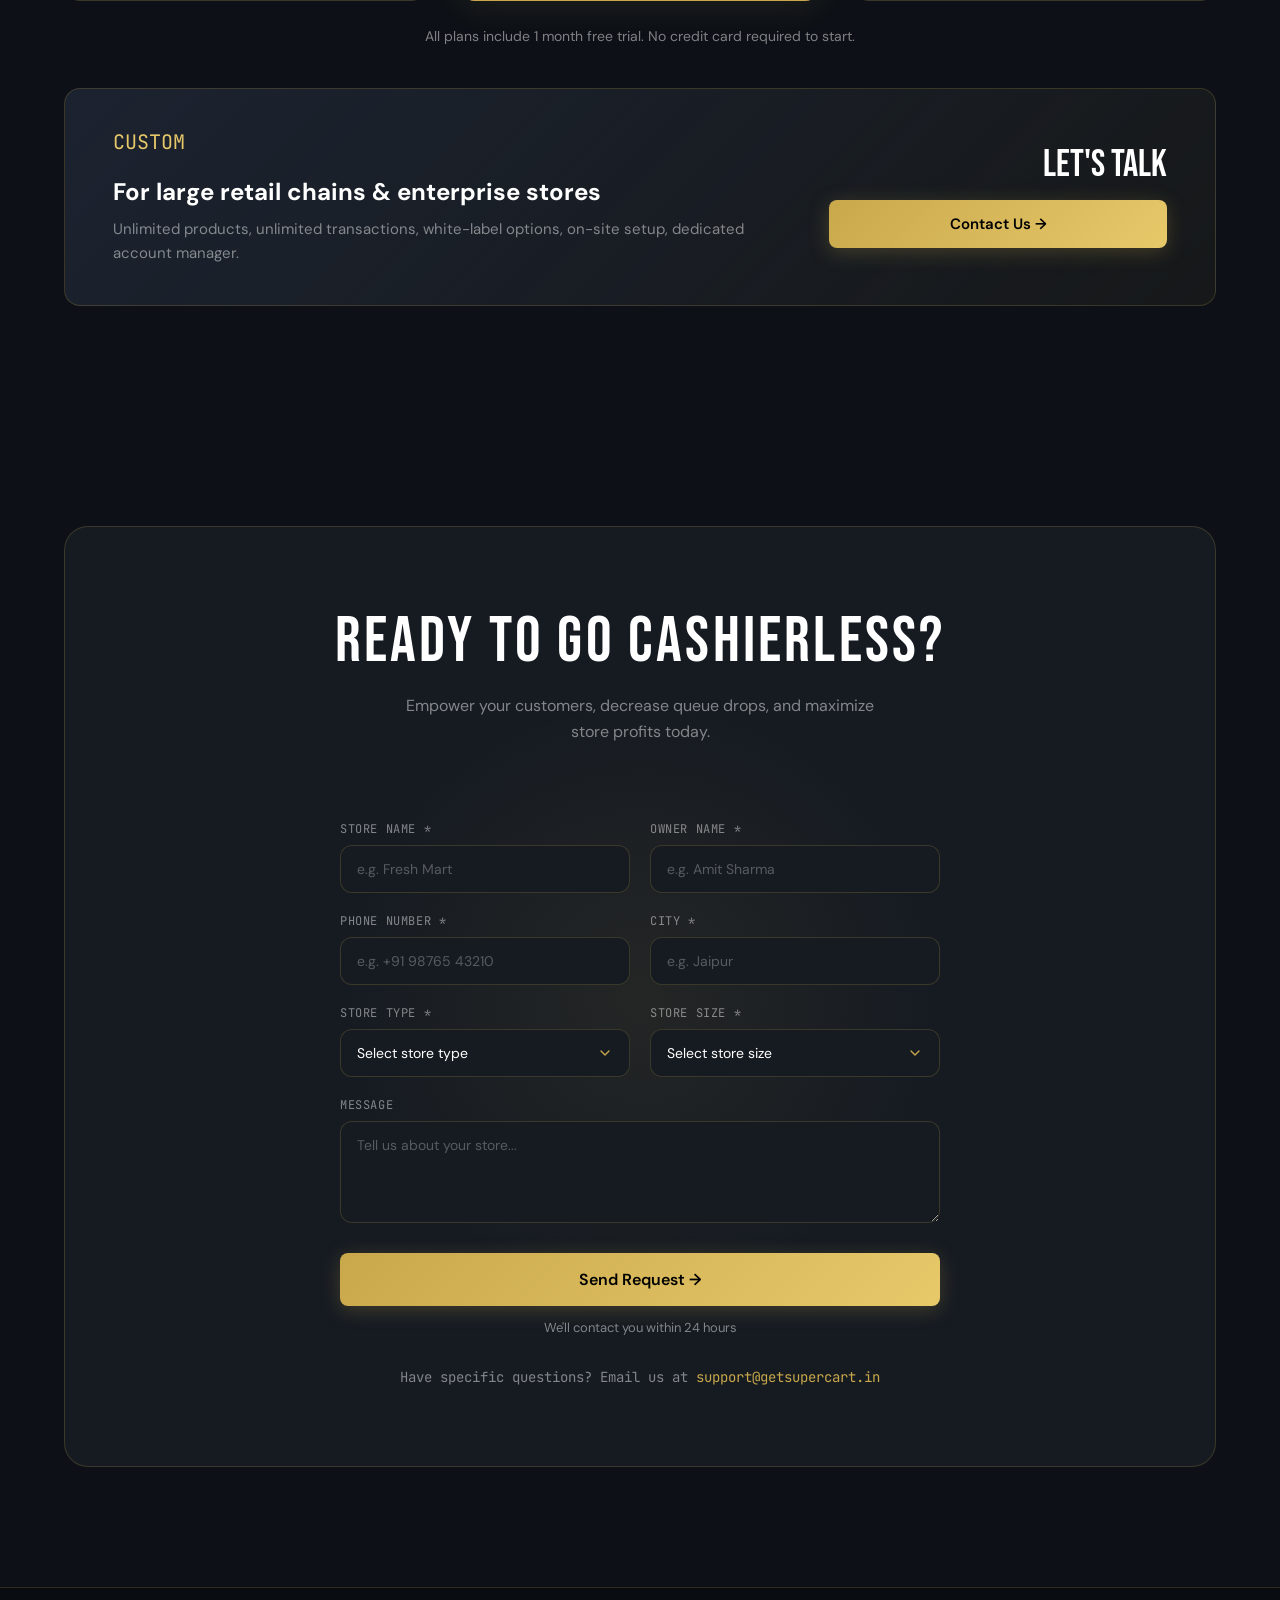
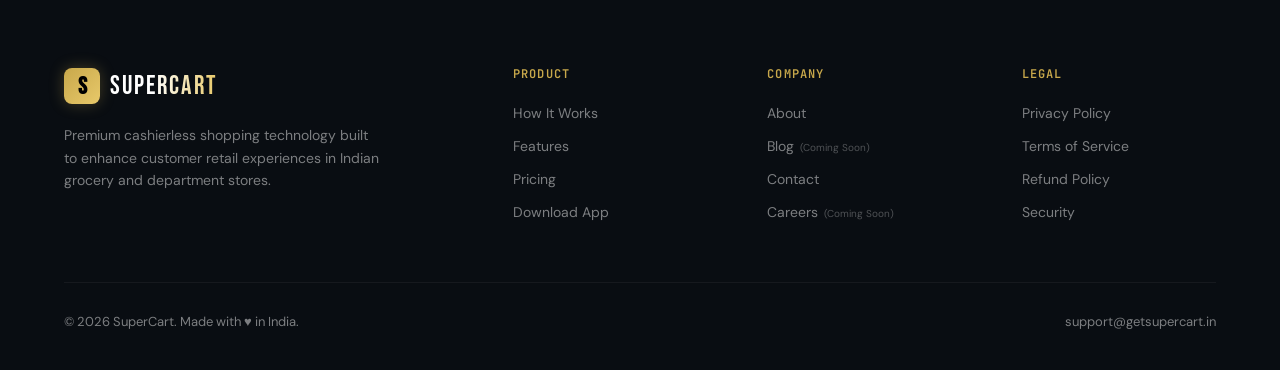
==== commit dfe2e8f0: "feat: update product copy, phone app descriptions, and footer links" ====
--- a/index.html
+++ b/index.html
@@ -185,7 +185,7 @@
 
       <!-- Subtitle -->
       <p class="hero-subtitle reveal stagger-3" id="hero-subtitle">
-        SuperCart is a modern self-checkout system enabling scan and go shopping. Let your customers scan products, pay digitally, and exit — completely cashierless. Built for Indian retail stores.
+        SuperCart gives your customers a scan & go shopping app, your guards a verification app, and you a complete store management portal — 100% cashierless, zero hardware needed.
       </p>
 
       <!-- Action Buttons -->
@@ -336,30 +336,30 @@
 
         <!-- Text Description Right Column -->
         <div class="phone-text-content">
-          <span class="section-label">The Customer App</span>
-          <h2 class="section-title">SHOPPING REIMAGINED</h2>
-          <p>SuperCart requires zero app downloads to begin. The client interface is a fast, progressive web application (PWA) loading instantly inside any browser, optimized specifically for Indian cellular connections.</p>
+          <span class="section-label">THREE APPS, ONE PLATFORM</span>
+          <h2 class="section-title">EVERYTHING YOUR STORE NEEDS</h2>
+          <p>SuperCart is a complete ecosystem — not just one app. Three purpose-built products that work together seamlessly.</p>
           
           <ul class="app-features-list">
             <li class="app-feature-item" id="app-f-1">
               <span class="app-feature-icon">→</span>
               <div class="app-feature-text">
-                <strong>Instant UPI Integration</strong>
-                Customers checkout securely using GPay, PhonePe, Paytm, or standard credit/debit cards.
+                <strong>Customer App</strong>
+                Customers scan product barcodes with their phone camera, add to cart, and pay digitally via UPI, card or wallet. No dedicated hardware needed.
               </div>
             </li>
             <li class="app-feature-item" id="app-f-2">
               <span class="app-feature-icon">→</span>
               <div class="app-feature-text">
-                <strong>Offline-Resilient Syncing</strong>
-                Local cart caching ensures product data persists even in basement grocery stores with weak signals.
+                <strong>Guard App</strong>
+                Dedicated app for your exit guard. Scans customer exit QR, instantly shows APPROVED or DENIED. Works on any Android phone.
               </div>
             </li>
             <li class="app-feature-item" id="app-f-3">
               <span class="app-feature-icon">→</span>
               <div class="app-feature-text">
-                <strong>Smart Digital Receipts</strong>
-                Environment-friendly PDF receipts instantly sent to WhatsApp, SMS, and email.
+                <strong>Store Portal</strong>
+                Manage your entire store from any phone or laptop browser. Add products by scanning barcodes, manage stock, view transactions, set discounts — no billing machine needed. This is your USP: zero hardware required.
               </div>
             </li>
           </ul>
@@ -520,7 +520,7 @@
       <div class="pricing-custom-card" id="pricing-custom">
         <div class="pricing-custom-left">
           <div class="pricing-tier" style="color: var(--gold-bright);">CUSTOM</div>
-          <h3 class="pricing-custom-title">For Reliance Trends scale operations</h3>
+          <h3 class="pricing-custom-title">For large retail chains & enterprise stores</h3>
           <p class="pricing-custom-desc">Unlimited products, unlimited transactions, white-label options, on-site setup, dedicated account manager.</p>
         </div>
         <div class="pricing-custom-right">
@@ -752,10 +752,10 @@
         <div class="footer-col" id="footer-comp-links">
           <h4>Company</h4>
           <ul class="footer-links">
-            <li><a href="#" class="clickable">About</a></li>
-            <li><a href="#" class="clickable">Blog</a></li>
+            <li><a href="#how-it-works" class="clickable">About</a></li>
+            <li><a href="#" class="clickable" title="Coming Soon">Blog <small style="font-size: 10px; opacity: 0.6; margin-left: 2px;">(Coming Soon)</small></a></li>
             <li><a href="#contact" class="clickable">Contact</a></li>
-            <li><a href="#" class="clickable">Careers</a></li>
+            <li><a href="#" class="clickable" title="Coming Soon">Careers <small style="font-size: 10px; opacity: 0.6; margin-left: 2px;">(Coming Soon)</small></a></li>
           </ul>
         </div>
 
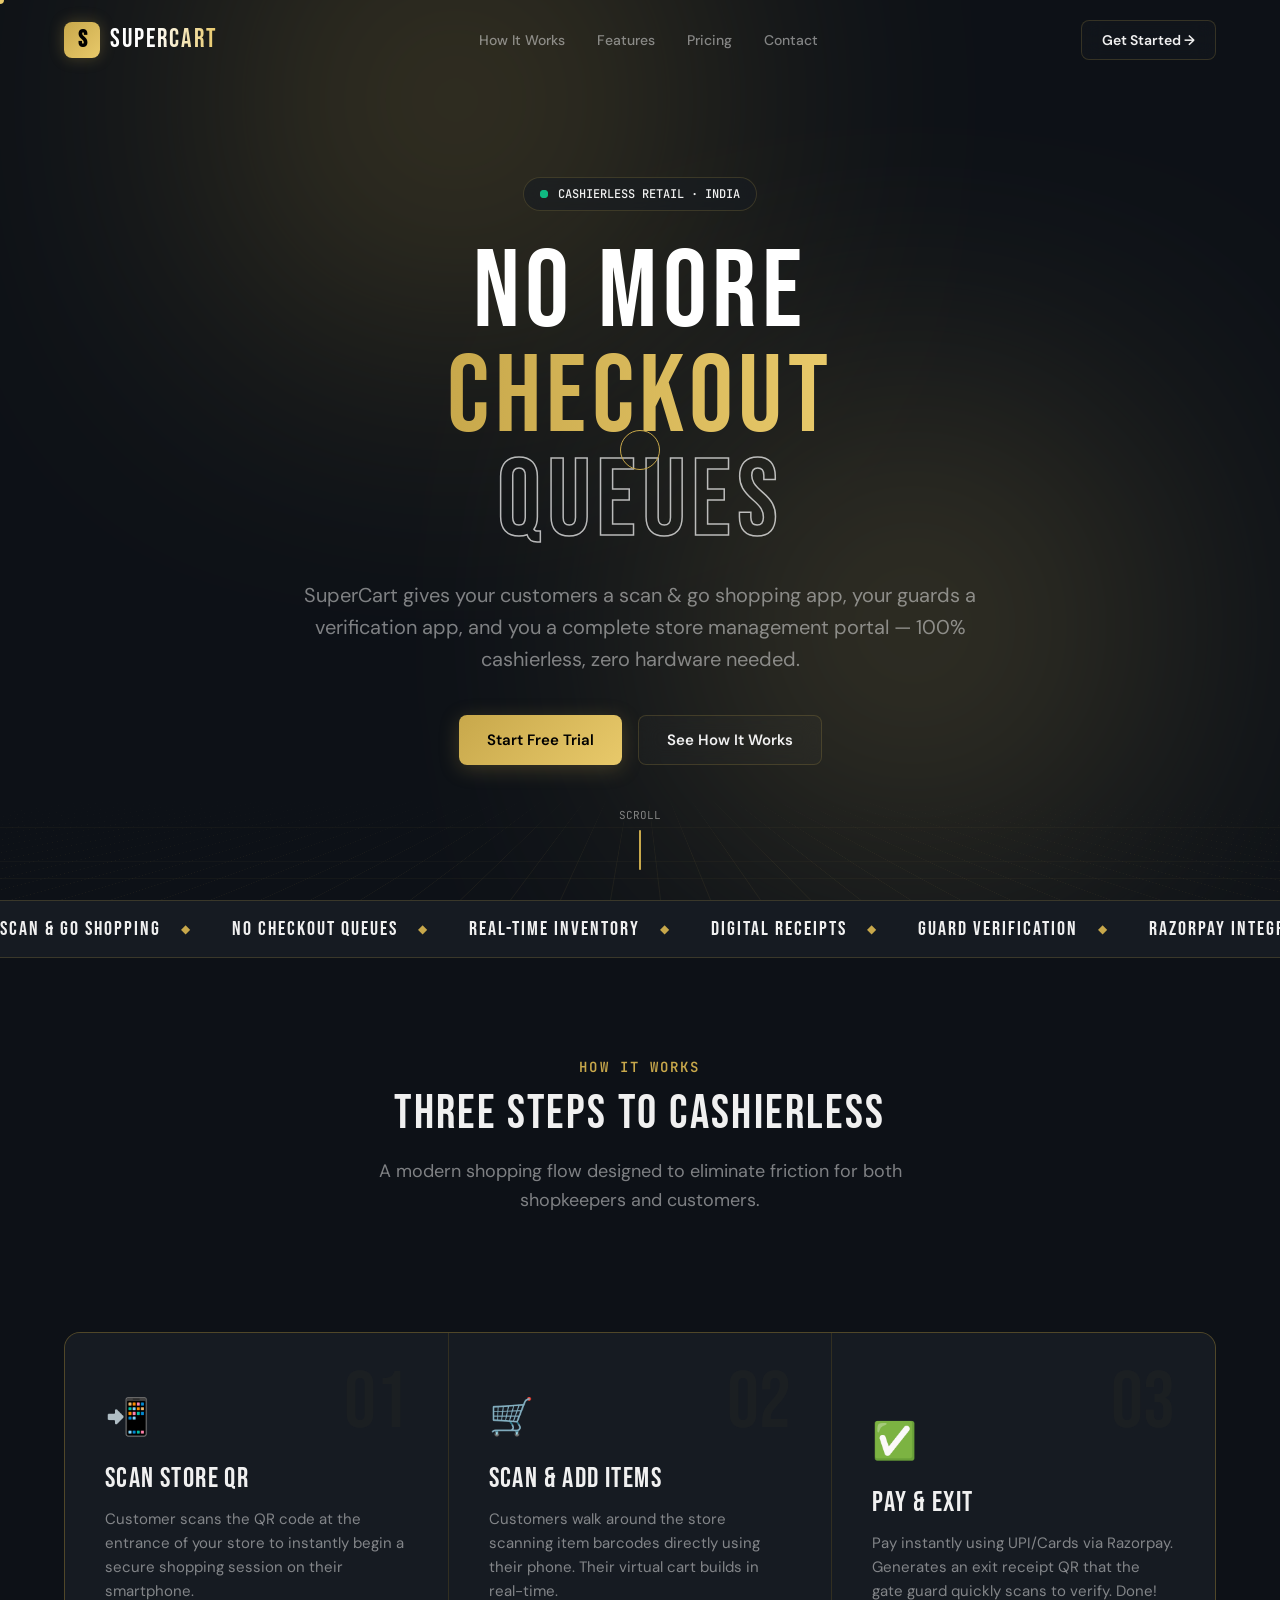
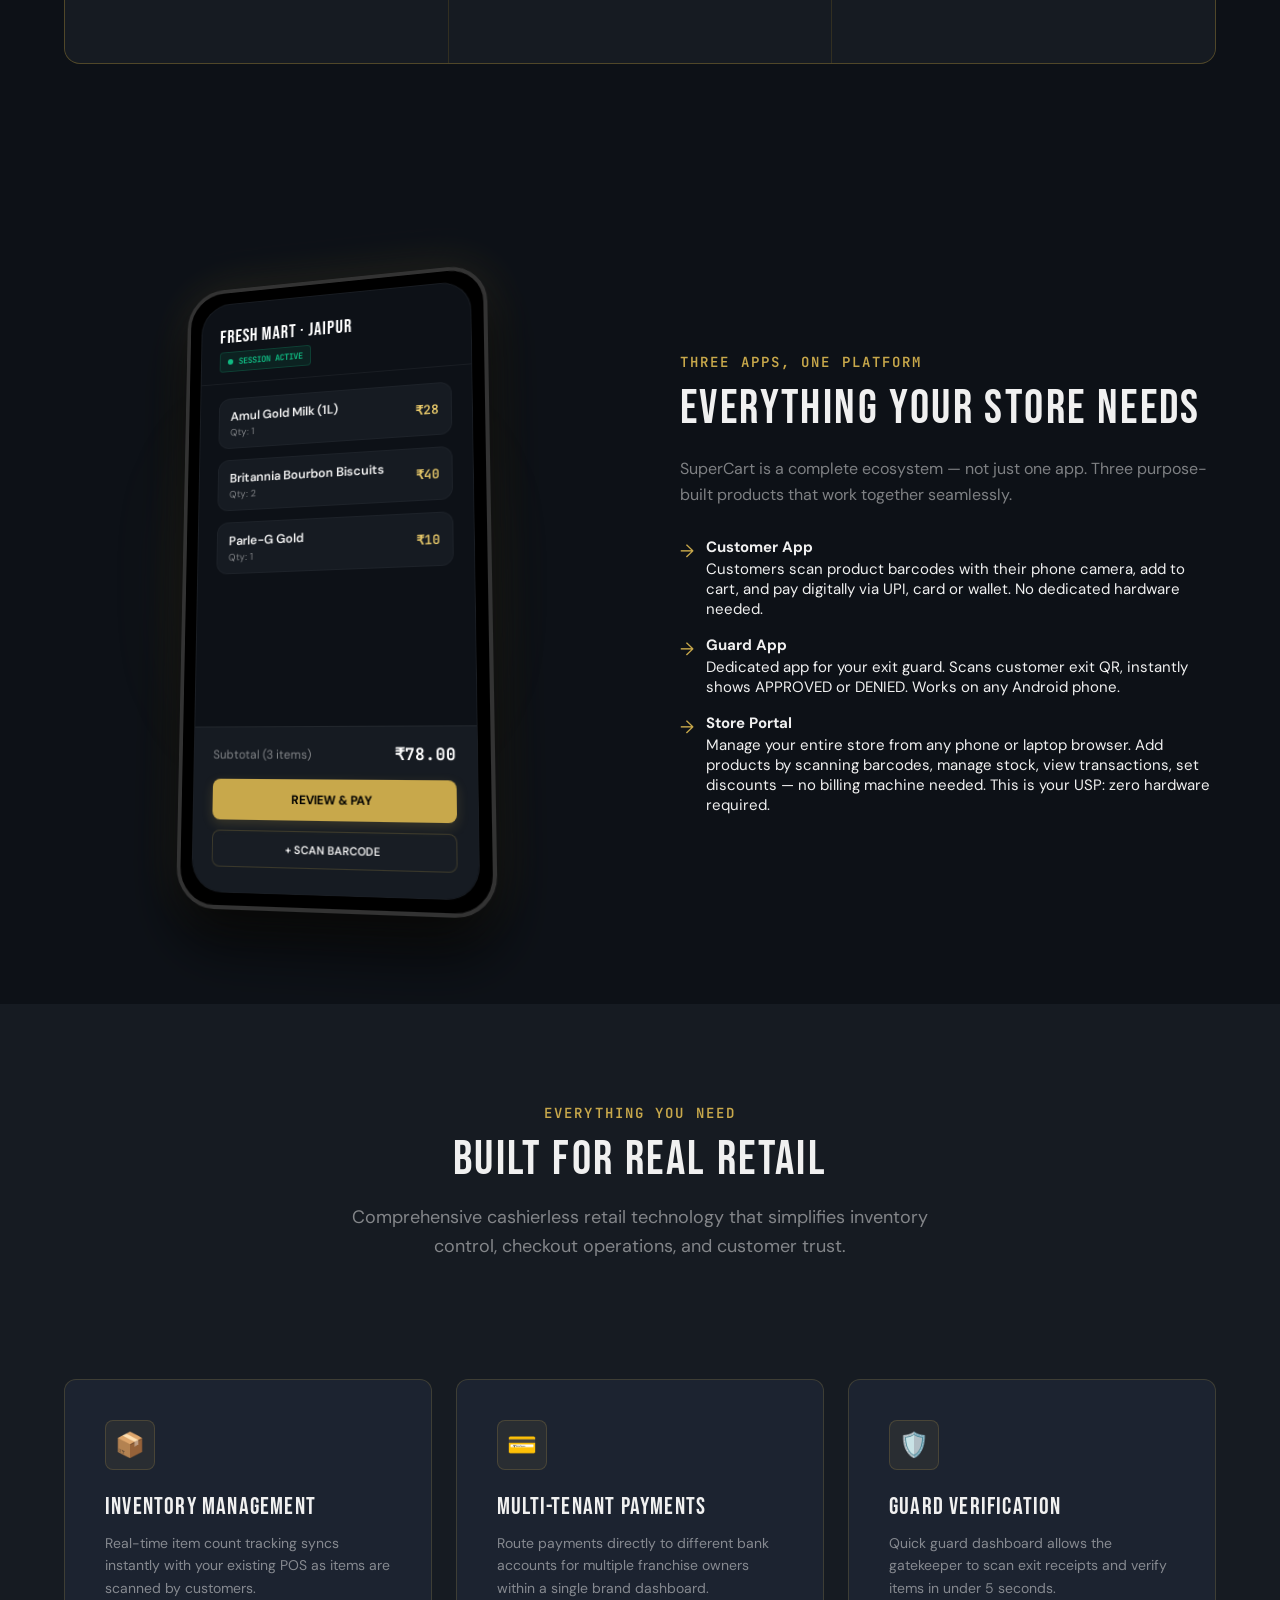
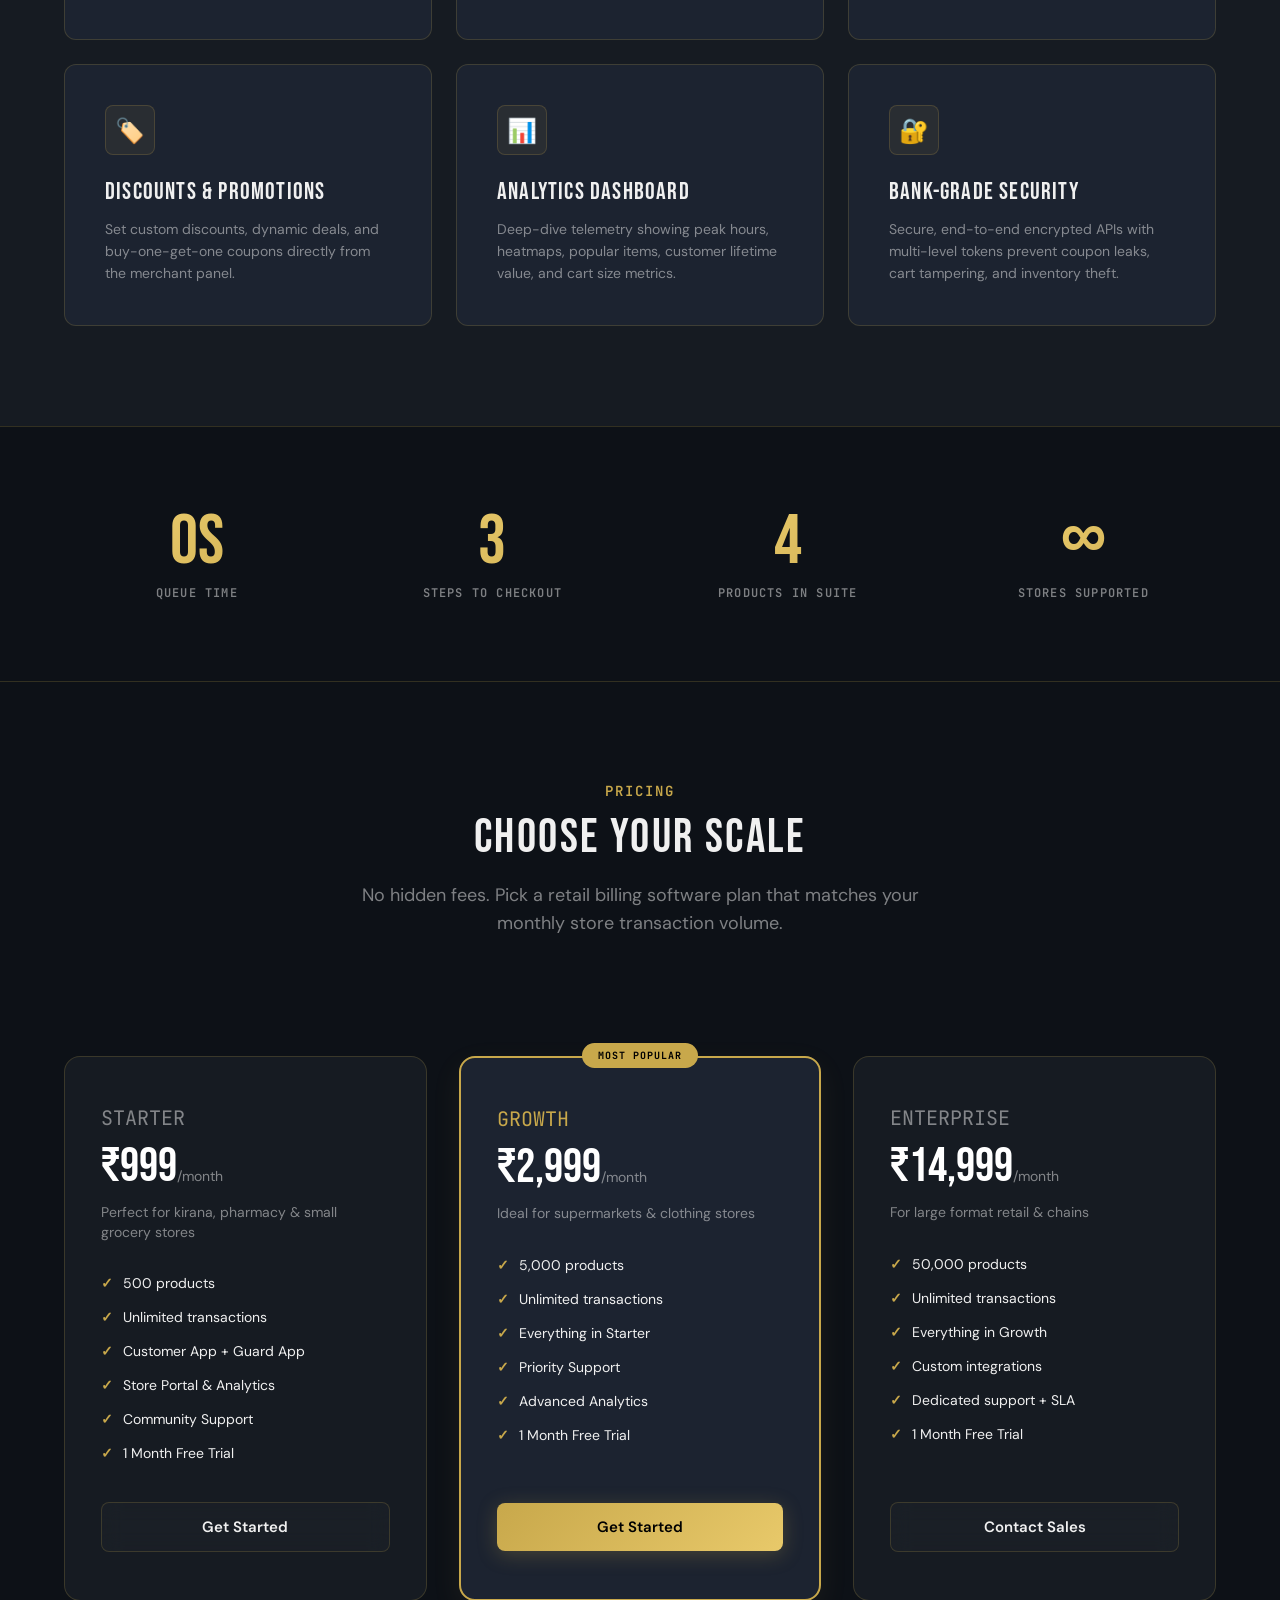
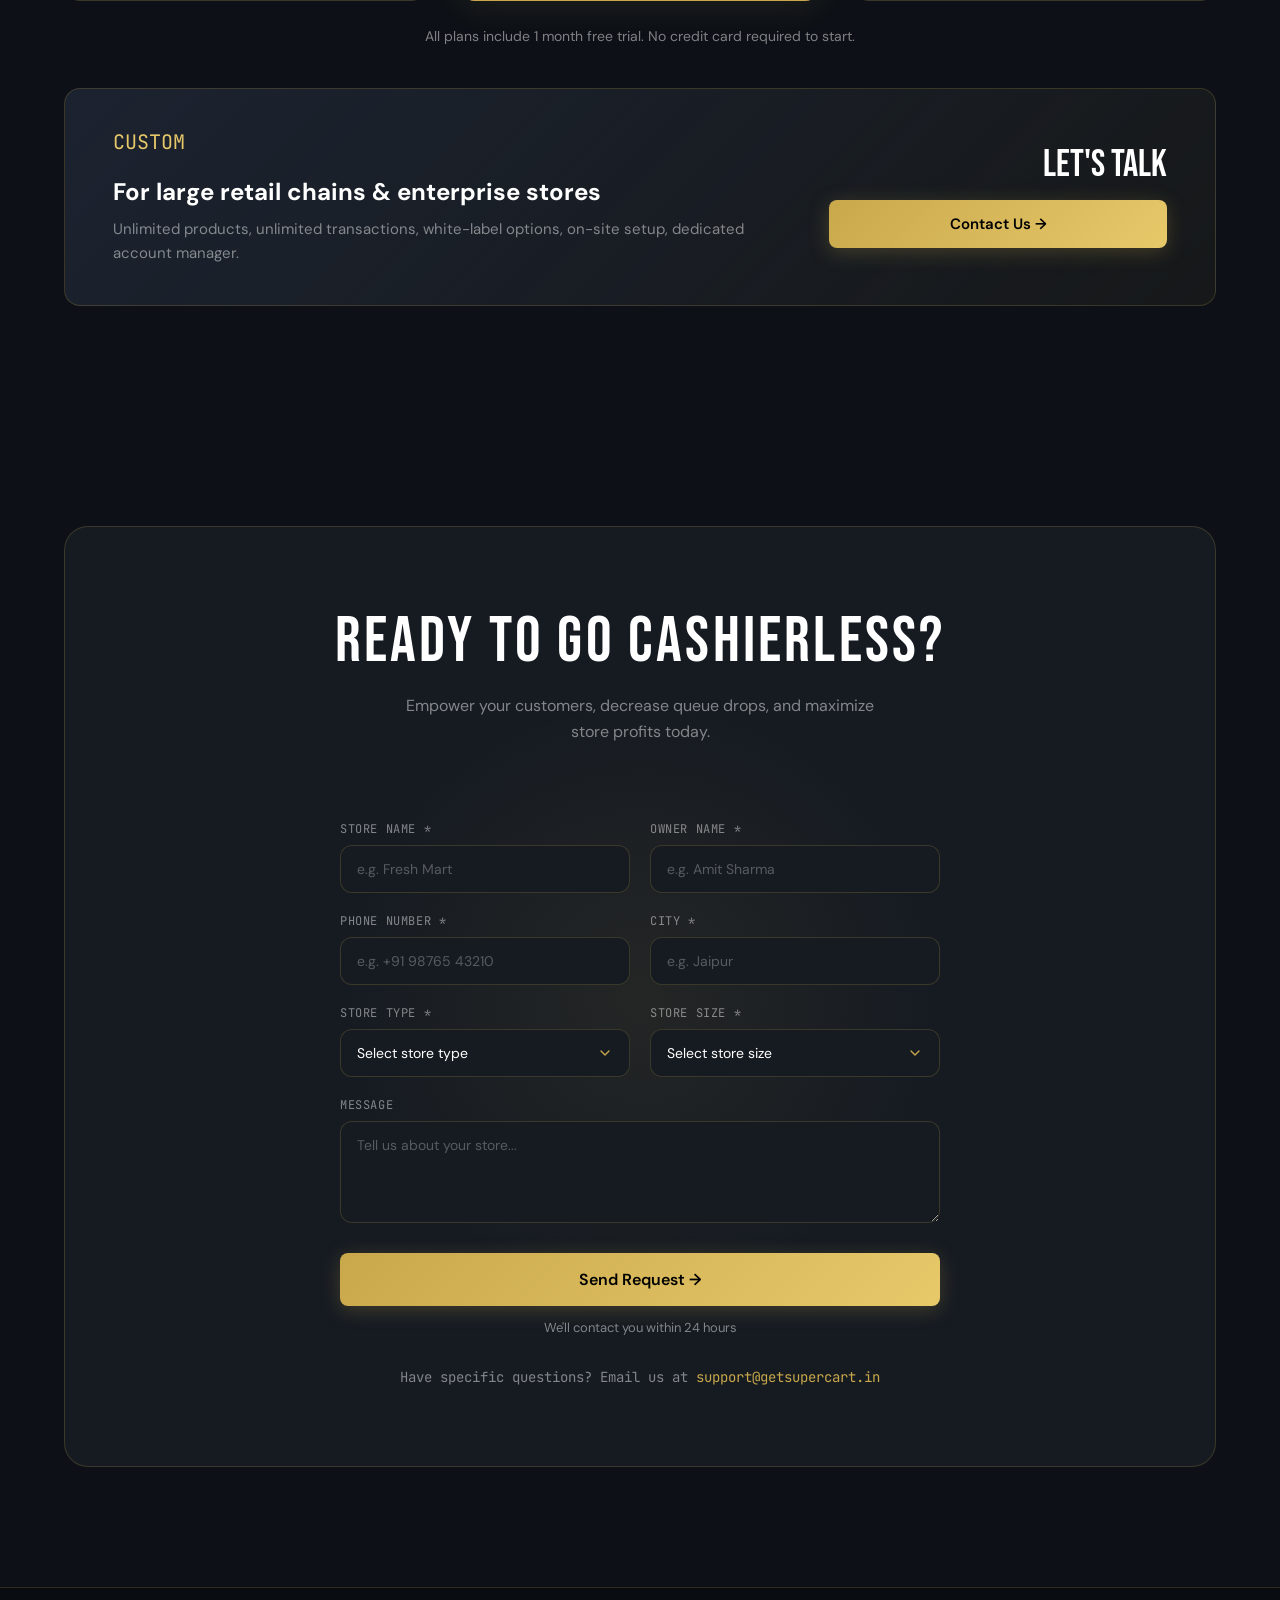
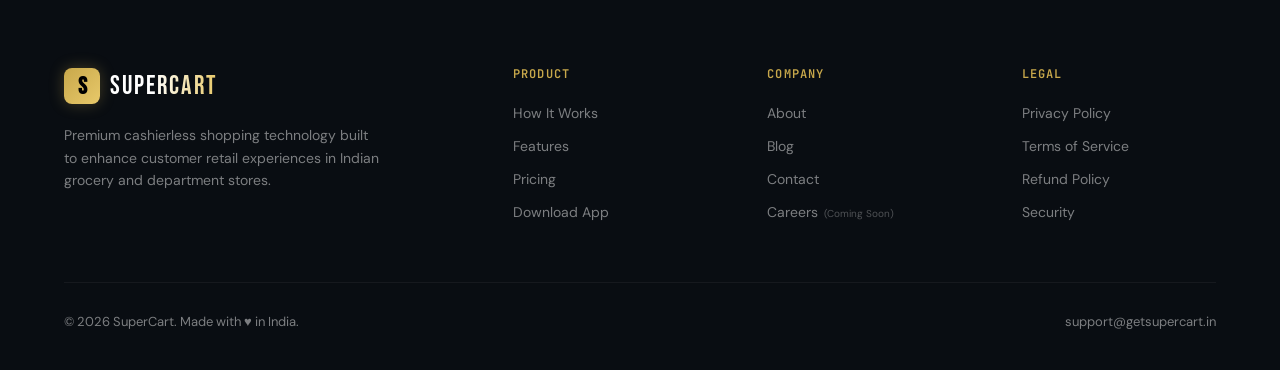
==== commit 0638e1c0: "feat: add about, blog, and contact pages, update footers, and update sitemap" ====
--- a/index.html
+++ b/index.html
@@ -752,9 +752,9 @@
         <div class="footer-col" id="footer-comp-links">
           <h4>Company</h4>
           <ul class="footer-links">
-            <li><a href="#how-it-works" class="clickable">About</a></li>
-            <li><a href="#" class="clickable" title="Coming Soon">Blog <small style="font-size: 10px; opacity: 0.6; margin-left: 2px;">(Coming Soon)</small></a></li>
-            <li><a href="#contact" class="clickable">Contact</a></li>
+            <li><a href="about.html" class="clickable">About</a></li>
+            <li><a href="blog.html" class="clickable">Blog</a></li>
+            <li><a href="contact.html" class="clickable">Contact</a></li>
             <li><a href="#" class="clickable" title="Coming Soon">Careers <small style="font-size: 10px; opacity: 0.6; margin-left: 2px;">(Coming Soon)</small></a></li>
           </ul>
         </div>
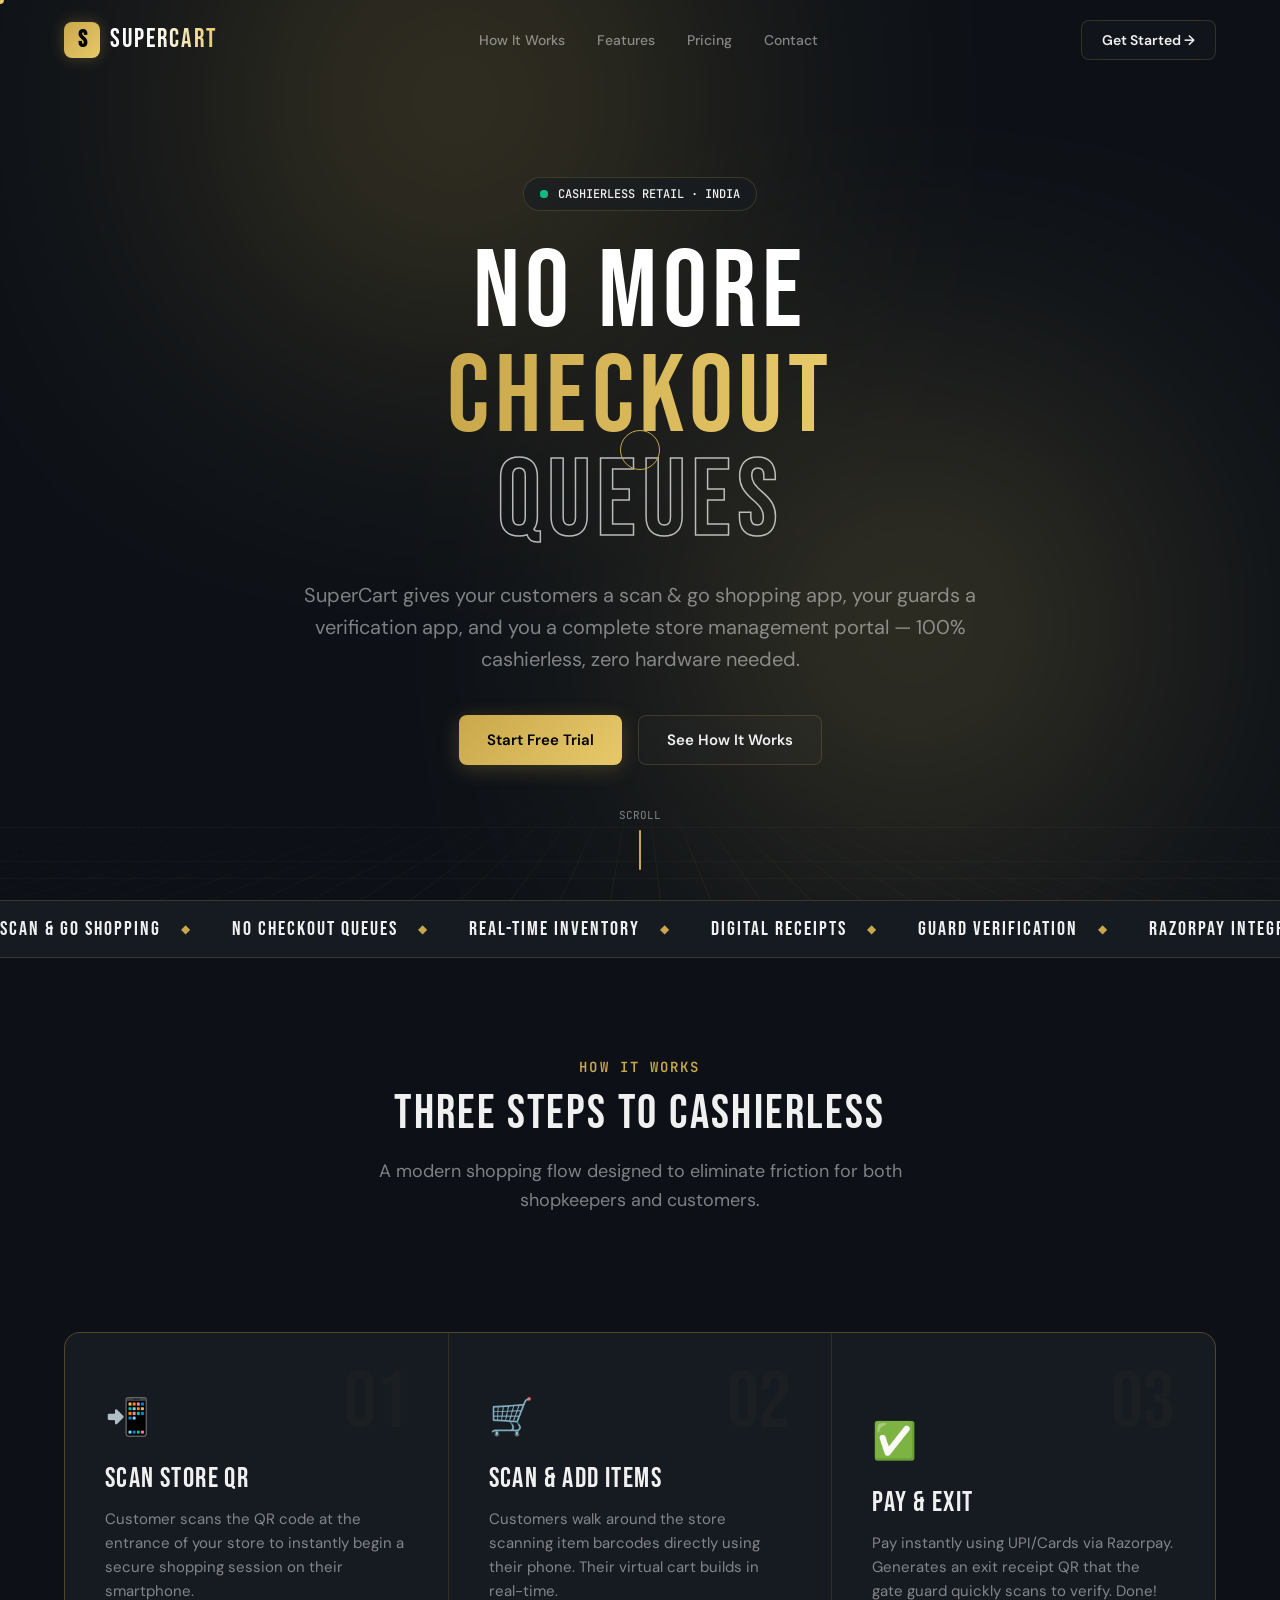
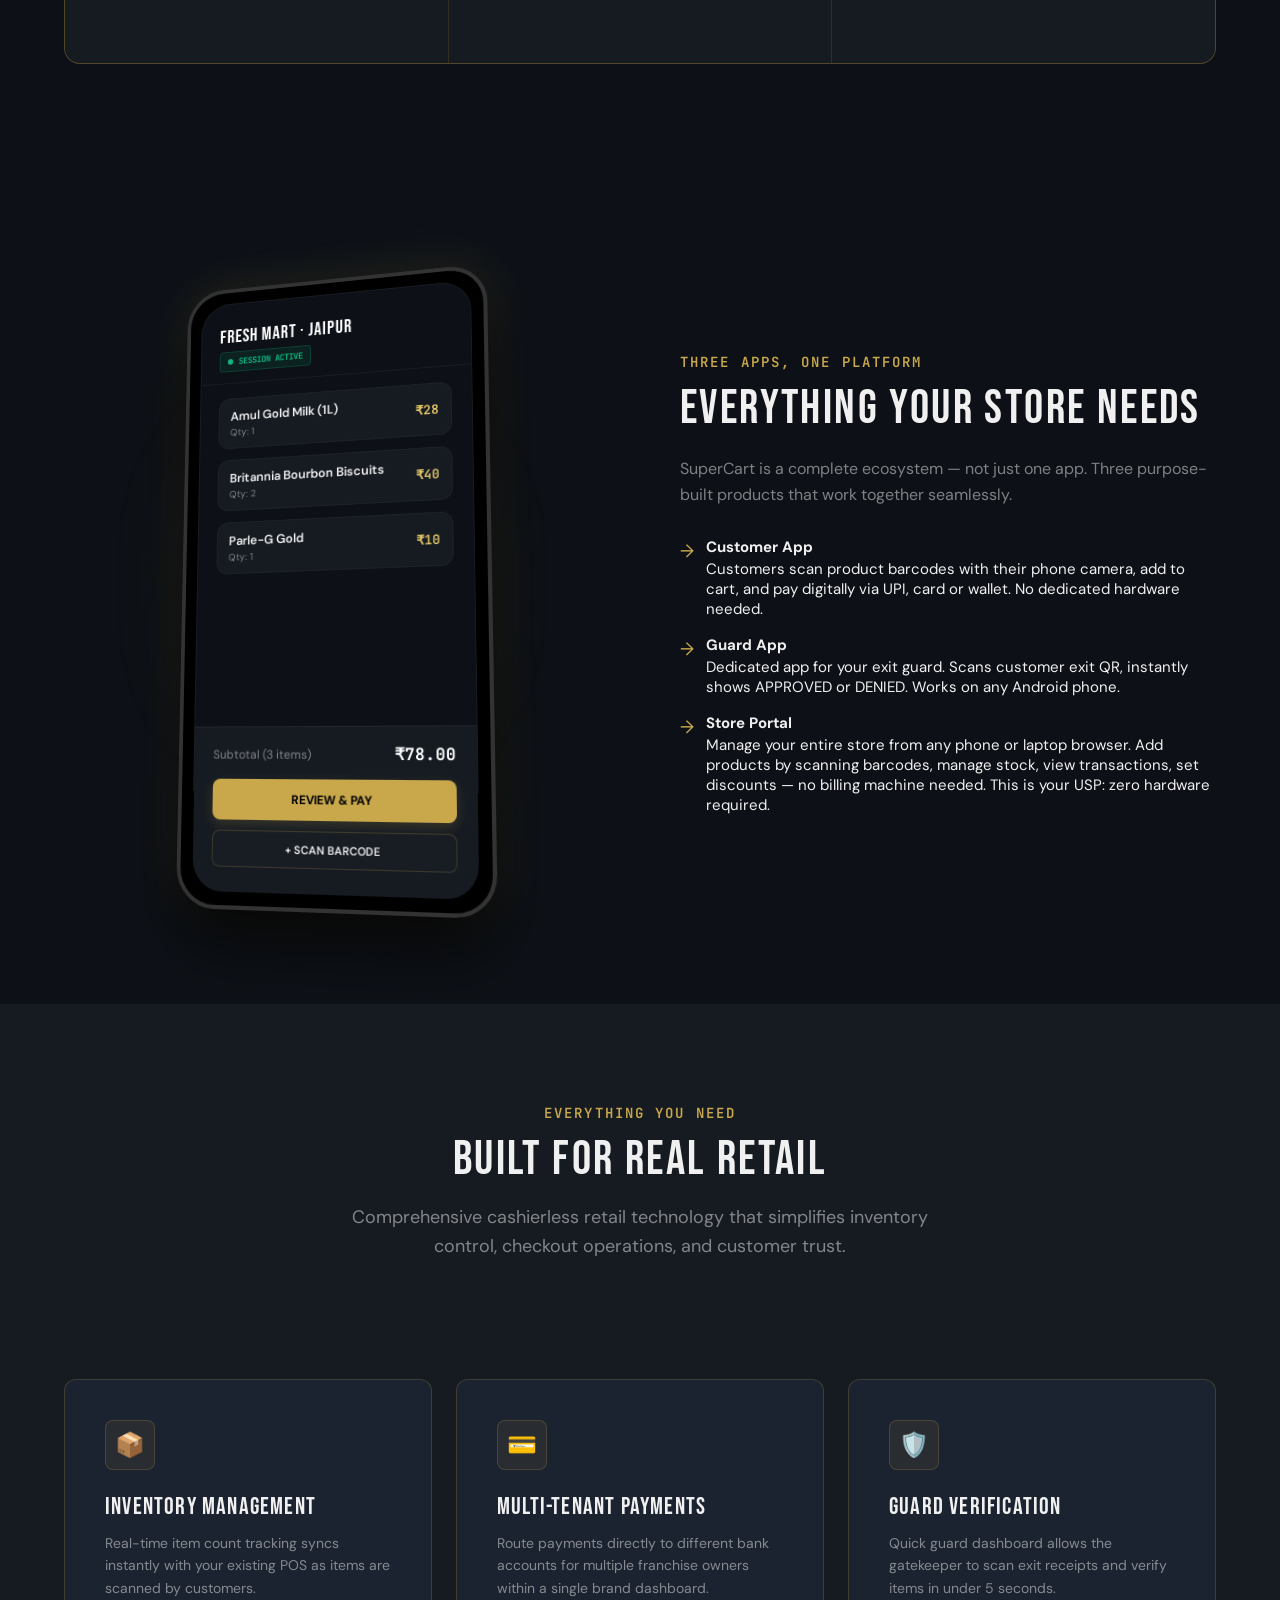
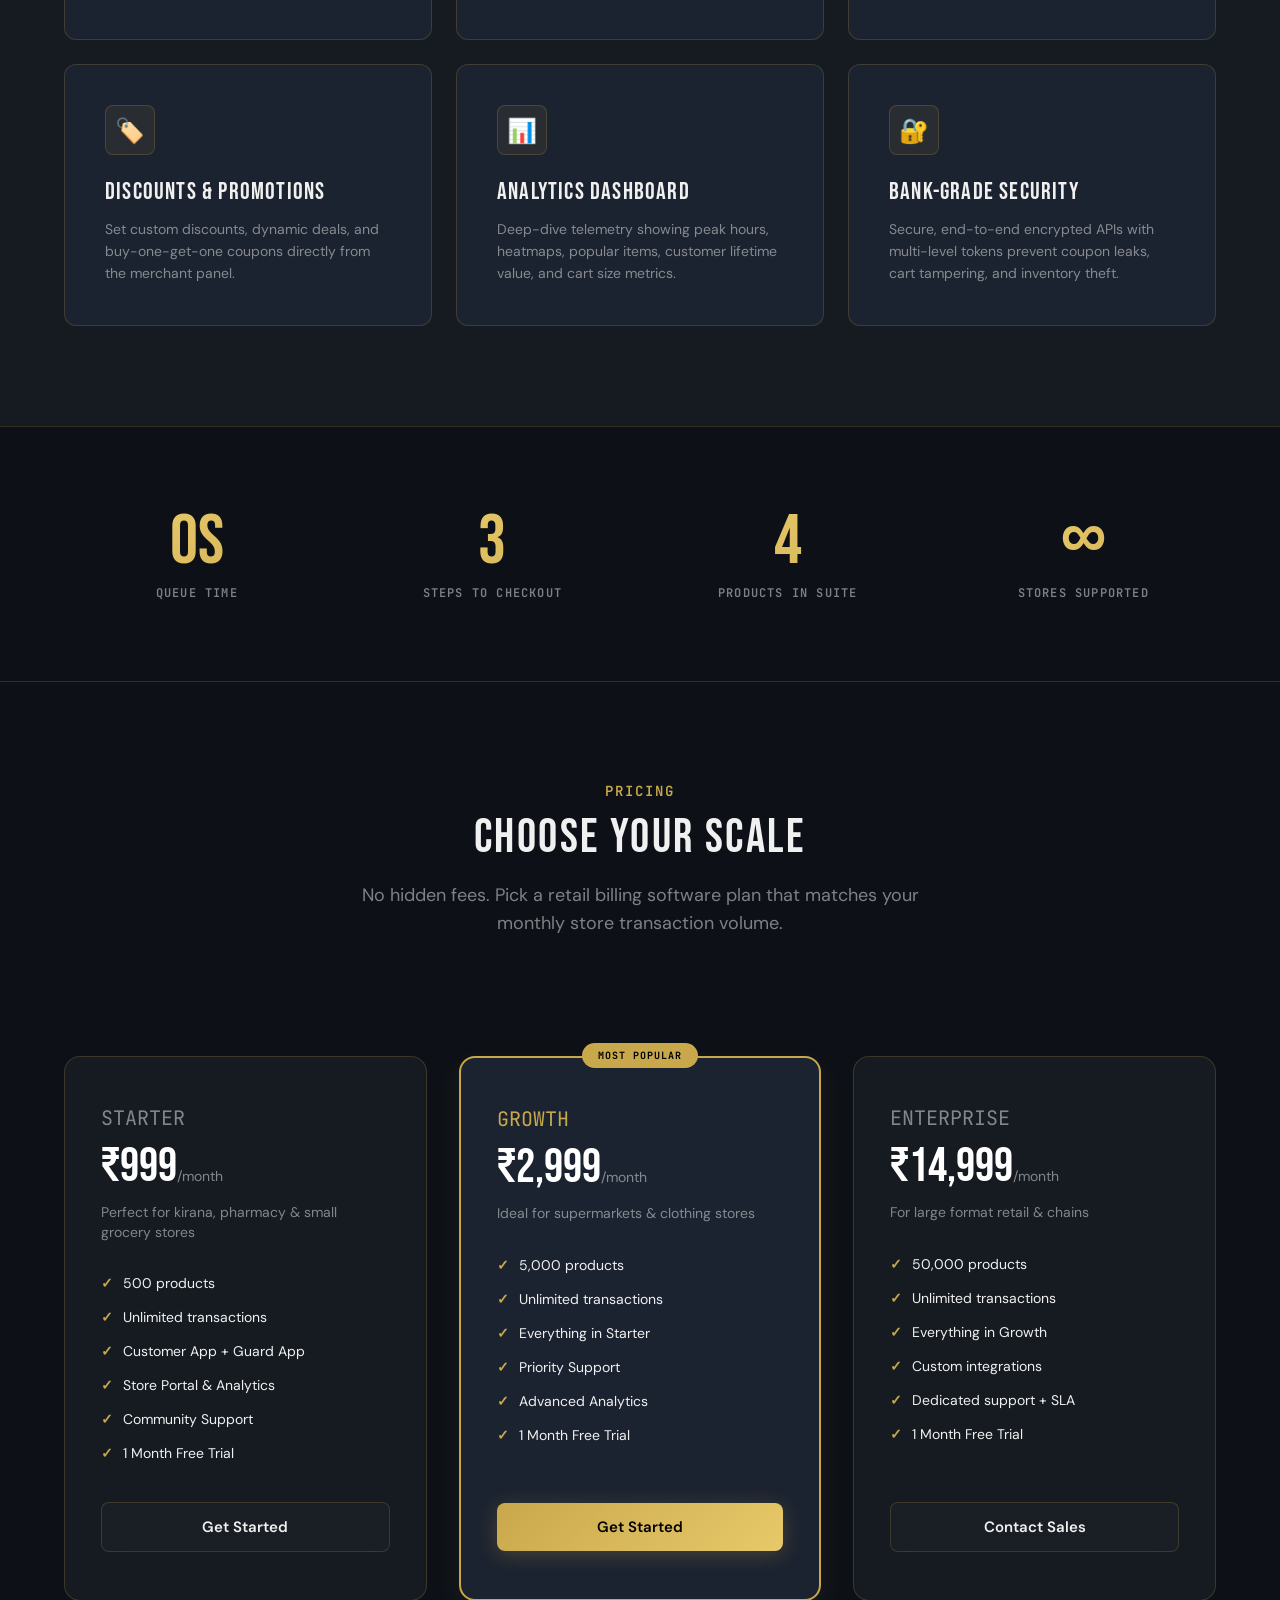
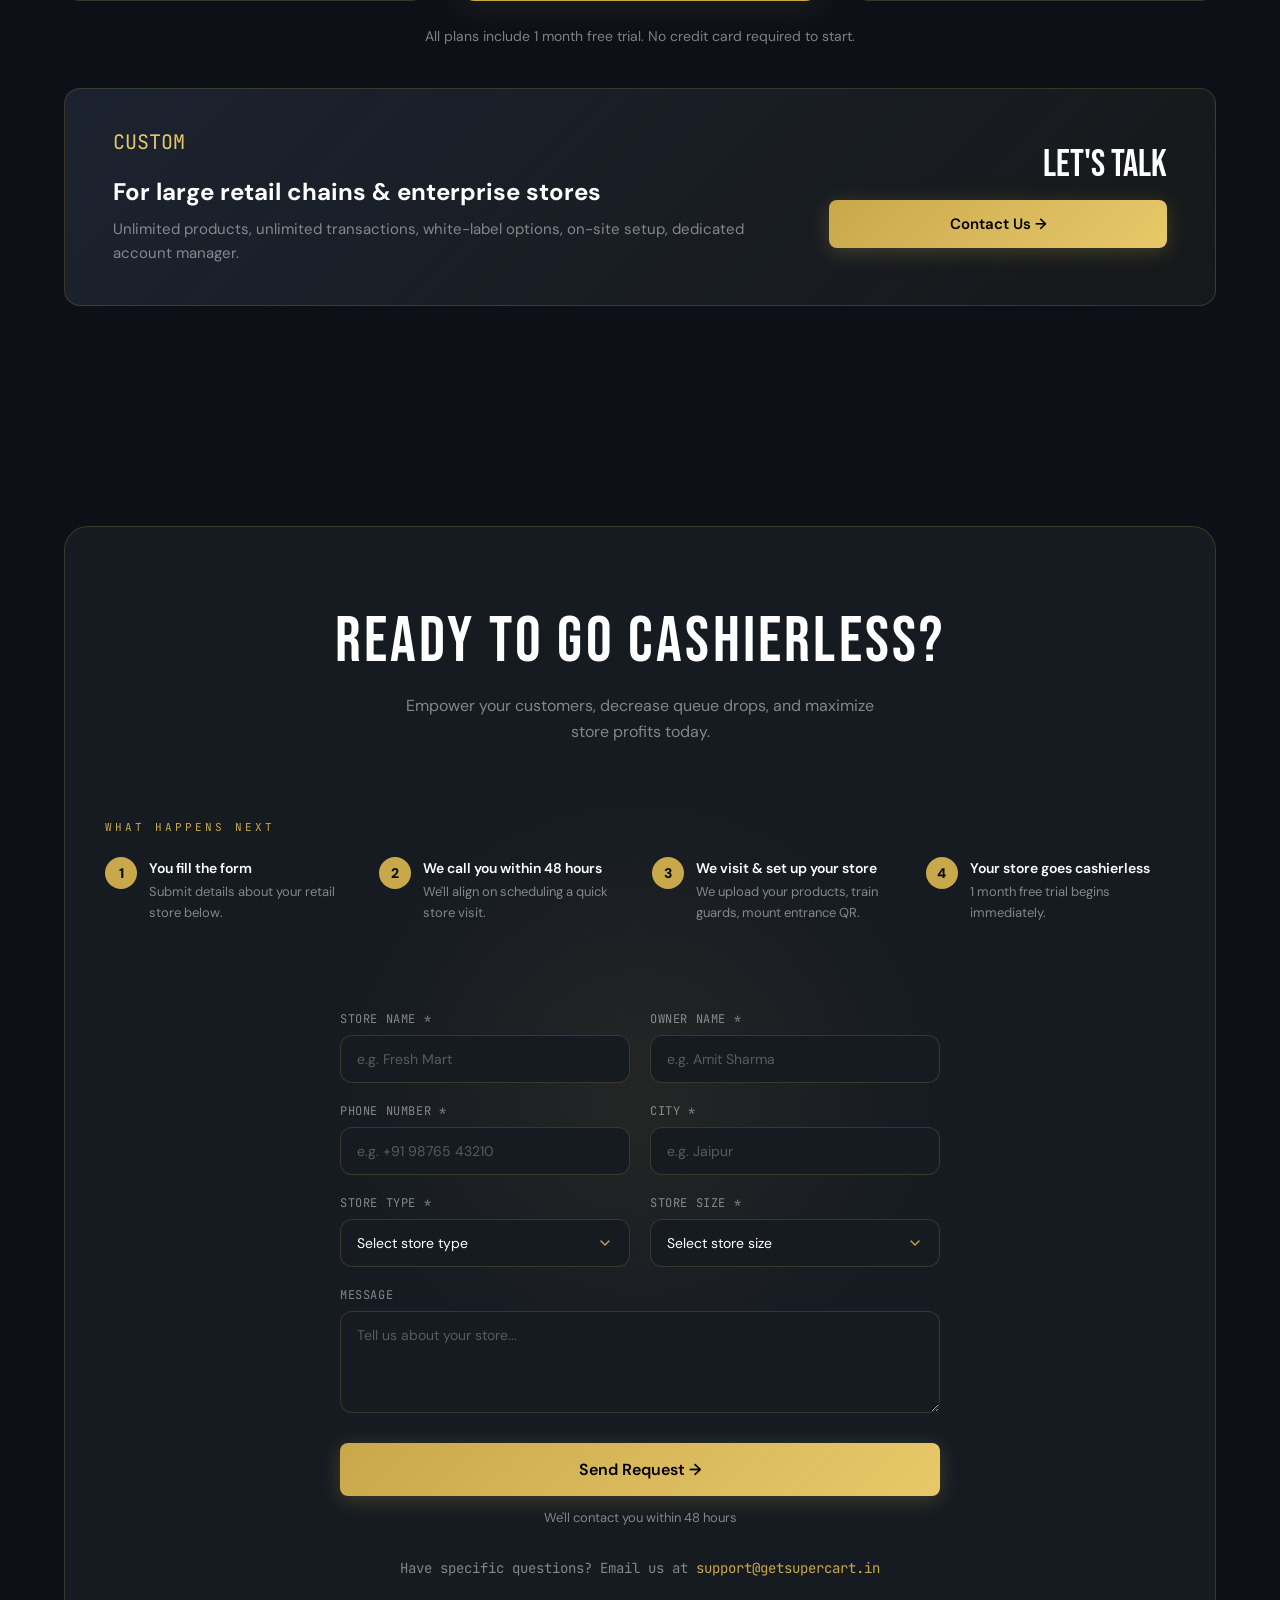
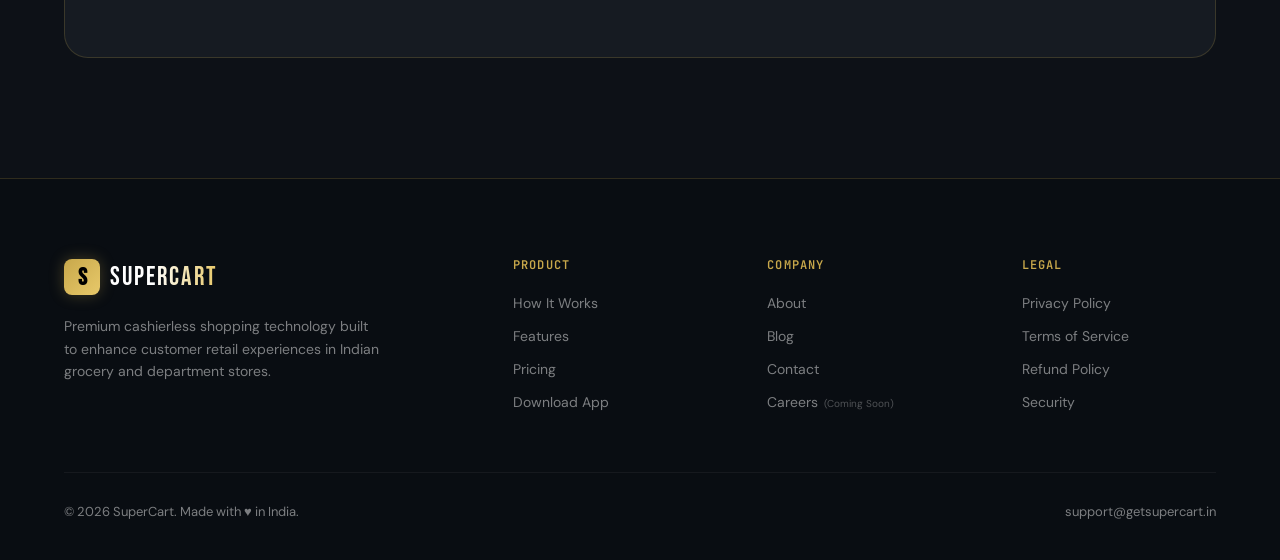
==== commit 3000ef55: "feat: add onboarding steps to index.html CTA and update response hours to 48 hours" ====
--- a/index.html
+++ b/index.html
@@ -629,6 +629,40 @@
           <h2 class="cta-title">READY TO GO CASHIERLESS?</h2>
           <p class="cta-subtitle">Empower your customers, decrease queue drops, and maximize store profits today.</p>
           
+          <div class="what-happens-next">
+            <h3>WHAT HAPPENS NEXT</h3>
+            <div class="steps-row">
+              <div class="step-item">
+                <div class="step-circle">1</div>
+                <div class="step-content">
+                  <strong>You fill the form</strong>
+                  <p>Submit details about your retail store below.</p>
+                </div>
+              </div>
+              <div class="step-item">
+                <div class="step-circle">2</div>
+                <div class="step-content">
+                  <strong>We call you within 48 hours</strong>
+                  <p>We'll align on scheduling a quick store visit.</p>
+                </div>
+              </div>
+              <div class="step-item">
+                <div class="step-circle">3</div>
+                <div class="step-content">
+                  <strong>We visit & set up your store</strong>
+                  <p>We upload your products, train guards, mount entrance QR.</p>
+                </div>
+              </div>
+              <div class="step-item">
+                <div class="step-circle">4</div>
+                <div class="step-content">
+                  <strong>Your store goes cashierless</strong>
+                  <p>1 month free trial begins immediately.</p>
+                </div>
+              </div>
+            </div>
+          </div>
+          
           <!-- Lead Capture Form -->
           <form id="lead-form" action="https://formspree.io/f/mkoarovw" method="POST" class="lead-form">
             <div class="form-grid">
@@ -674,13 +708,13 @@
               <textarea id="message" name="message" placeholder="Tell us about your store..." rows="4" class="clickable"></textarea>
             </div>
             <button type="submit" class="btn btn-primary btn-submit clickable" id="btn-submit-lead">Send Request →</button>
-            <p class="form-note">We'll contact you within 24 hours</p>
+            <p class="form-note">We'll contact you within 48 hours</p>
           </form>
 
           <div id="form-success-msg" class="form-success-message" style="display: none;">
             <span class="success-icon">✓</span>
             <h3>THANK YOU!</h3>
-            <p>Your request has been submitted successfully. We'll contact you within 24 hours.</p>
+            <p>Your request has been submitted successfully. We'll contact you within 48 hours.</p>
           </div>
 
           <span class="cta-email" style="margin-top: 30px; display: block;">Have specific questions? Email us at <a href="mailto:support@getsupercart.in" class="clickable">support@getsupercart.in</a></span>
--- a/style.css
+++ b/style.css
@@ -1457,6 +1457,60 @@
   line-height: 1.6;
 }
 
+/* What Happens Next Section */
+.what-happens-next {
+  margin-top: 40px;
+  text-align: left;
+}
+
+.what-happens-next h3 {
+  color: var(--gold-accent);
+  font-family: var(--font-mono);
+  font-size: 11px;
+  letter-spacing: 3px;
+  margin-bottom: 24px;
+}
+
+.steps-row {
+  display: grid;
+  grid-template-columns: repeat(4, 1fr);
+  gap: 24px;
+  margin-bottom: 48px;
+}
+
+.step-item {
+  display: flex;
+  flex-direction: row;
+  gap: 12px;
+  align-items: flex-start;
+}
+
+.step-circle {
+  width: 32px;
+  height: 32px;
+  background: #C8A84B;
+  color: #0D1117;
+  border-radius: 50%;
+  font-weight: 900;
+  font-size: 14px;
+  display: flex;
+  align-items: center;
+  justify-content: center;
+  flex-shrink: 0;
+}
+
+.step-content strong {
+  color: white;
+  font-size: 14px;
+  font-weight: 600;
+}
+
+.step-content p {
+  color: var(--text-muted);
+  font-size: 13px;
+  margin-top: 4px;
+}
+
 /* ==========================================================================
    RESPONSIVE DESIGN (MEDIA QUERIES)
    ========================================================================== */
@@ -1571,4 +1625,9 @@
   .form-group.full-width {
     grid-column: span 1;
   }
-}
+
+  /* Mobile layout for what-happens-next steps-row */
+  .steps-row {
+    grid-template-columns: 1fr 1fr;
+  }
+}
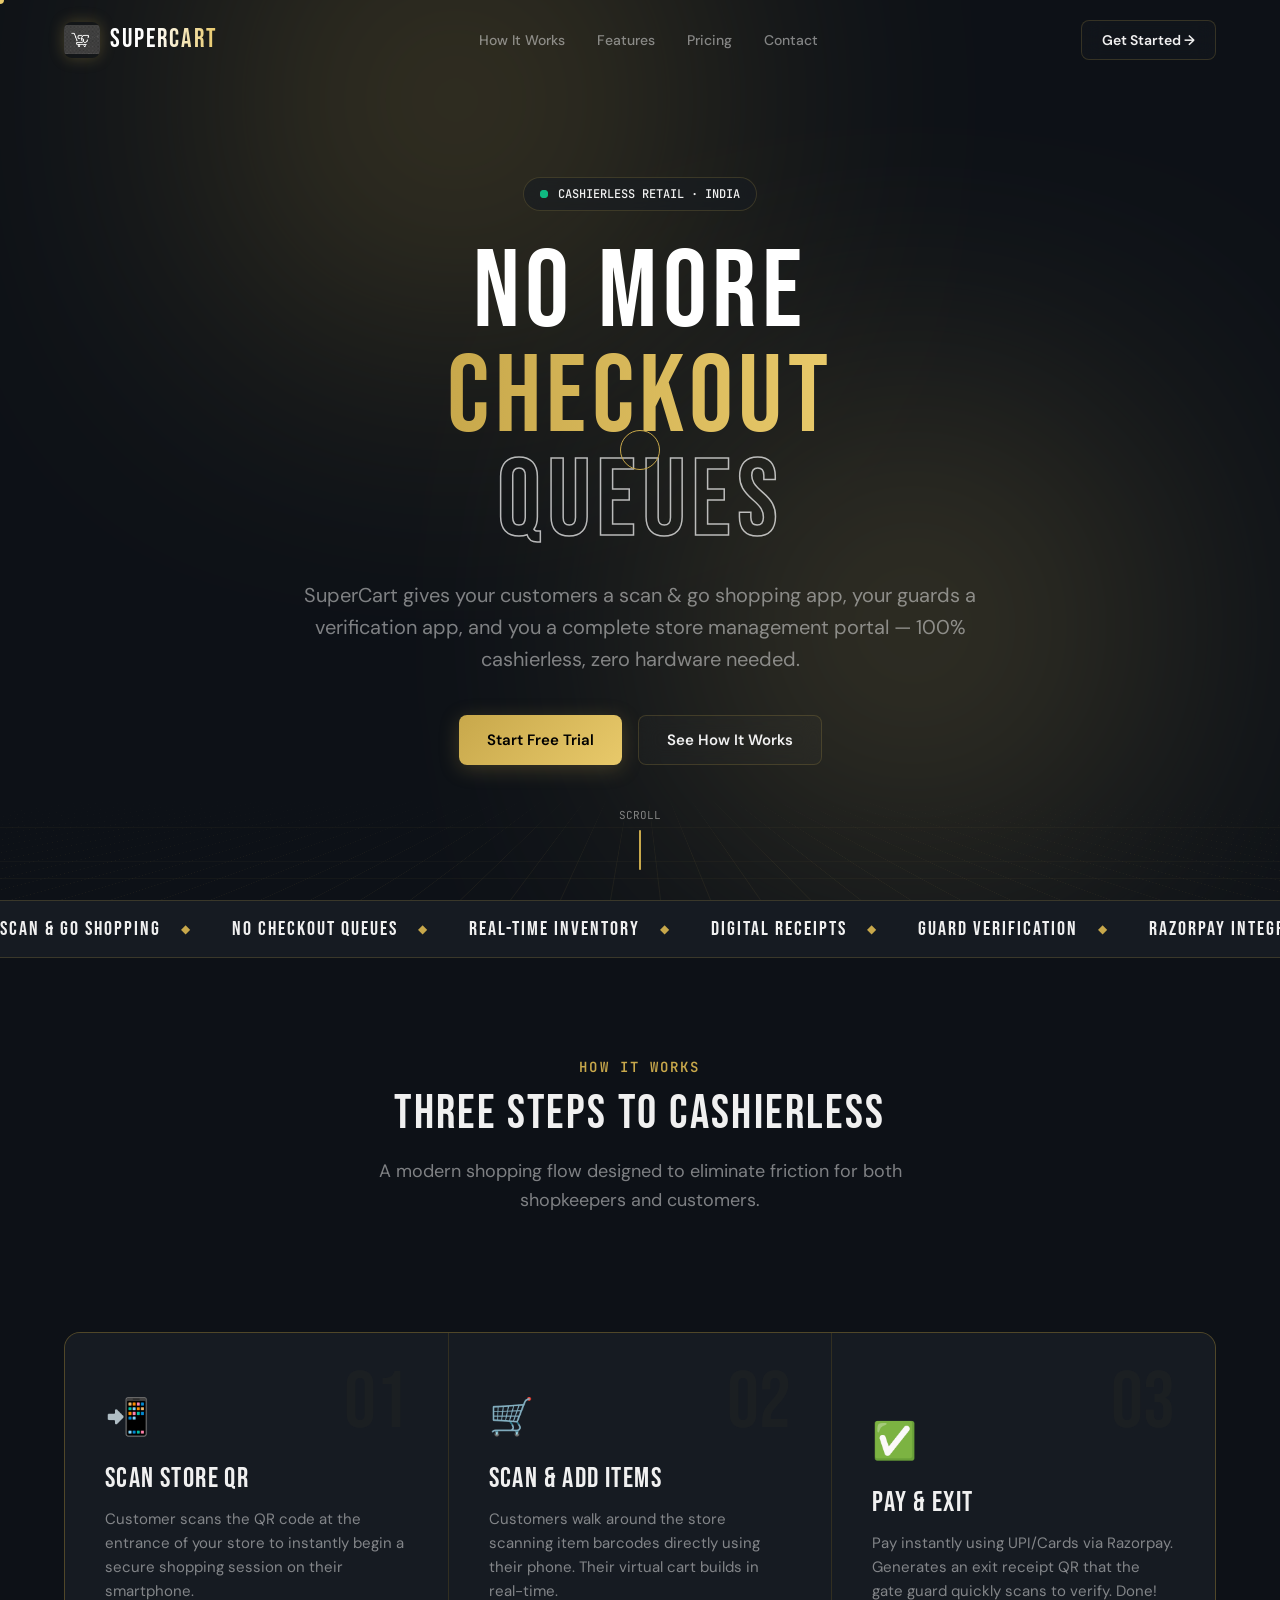
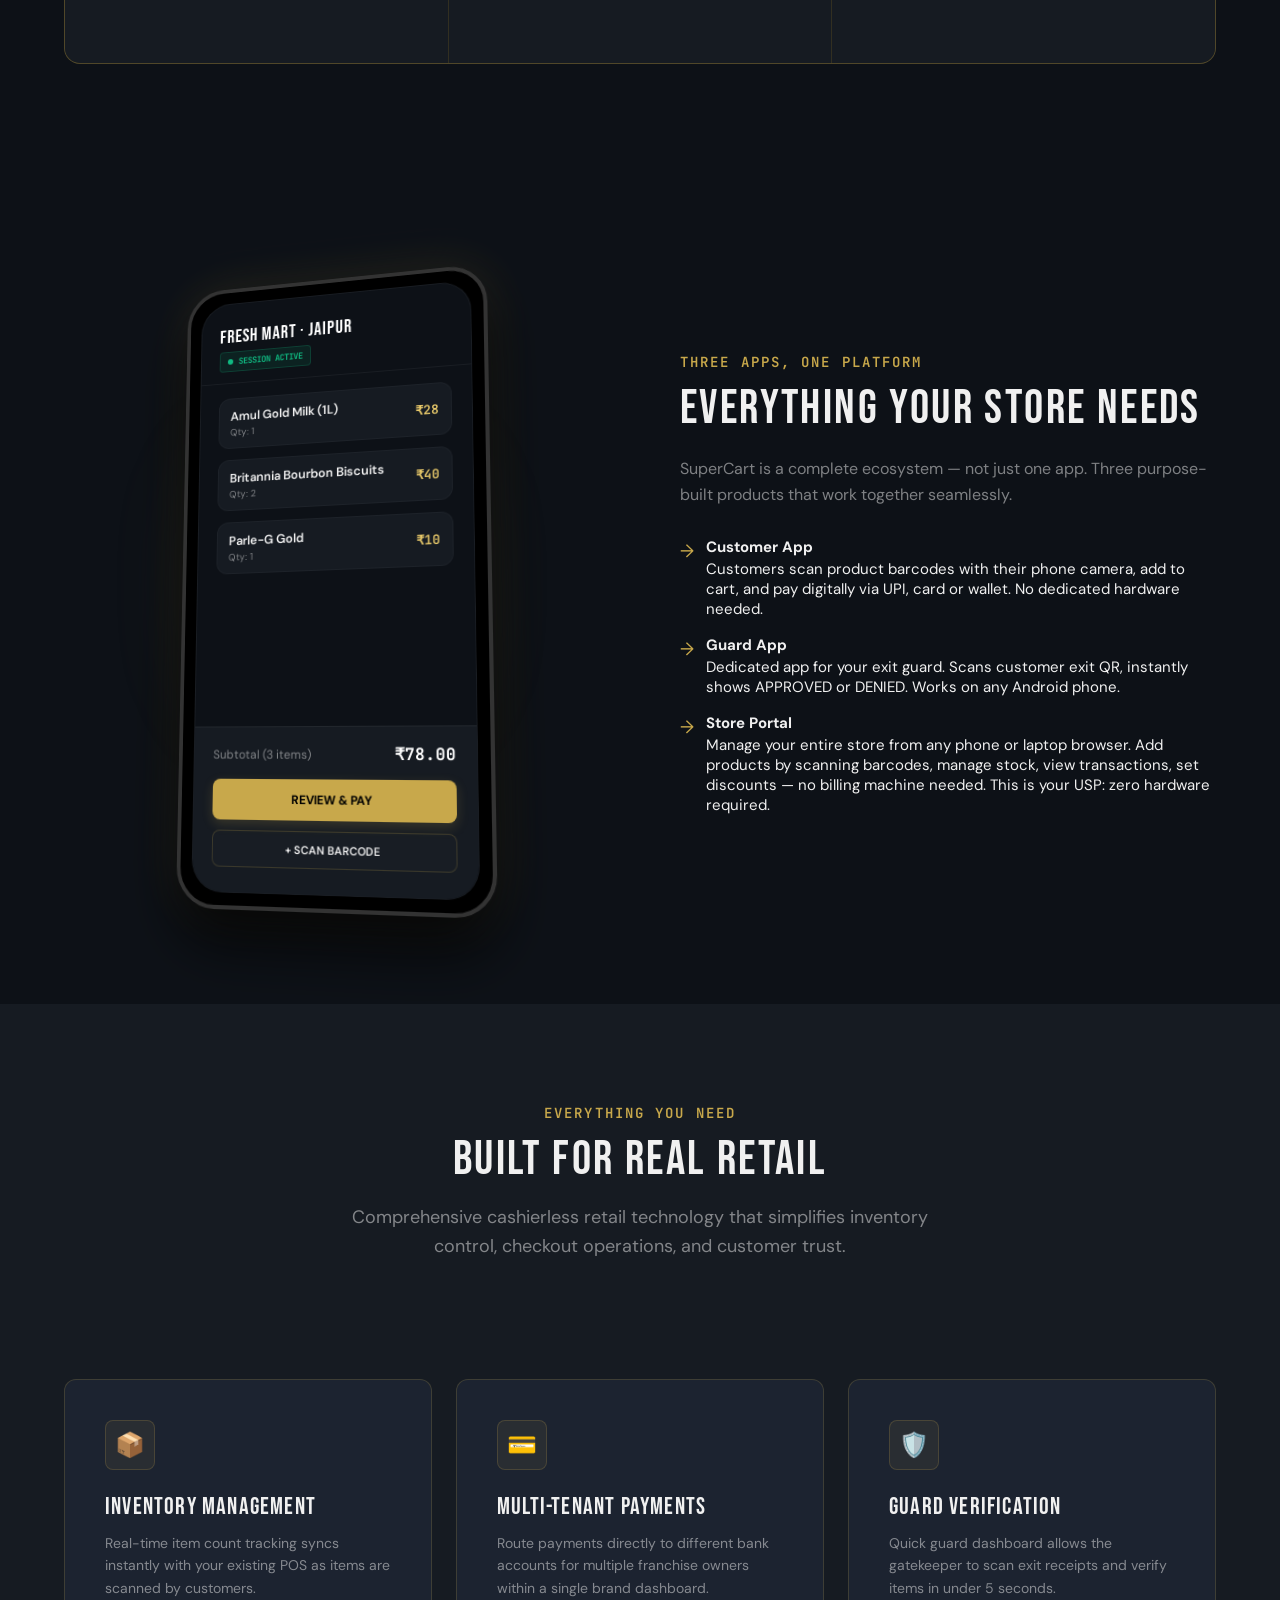
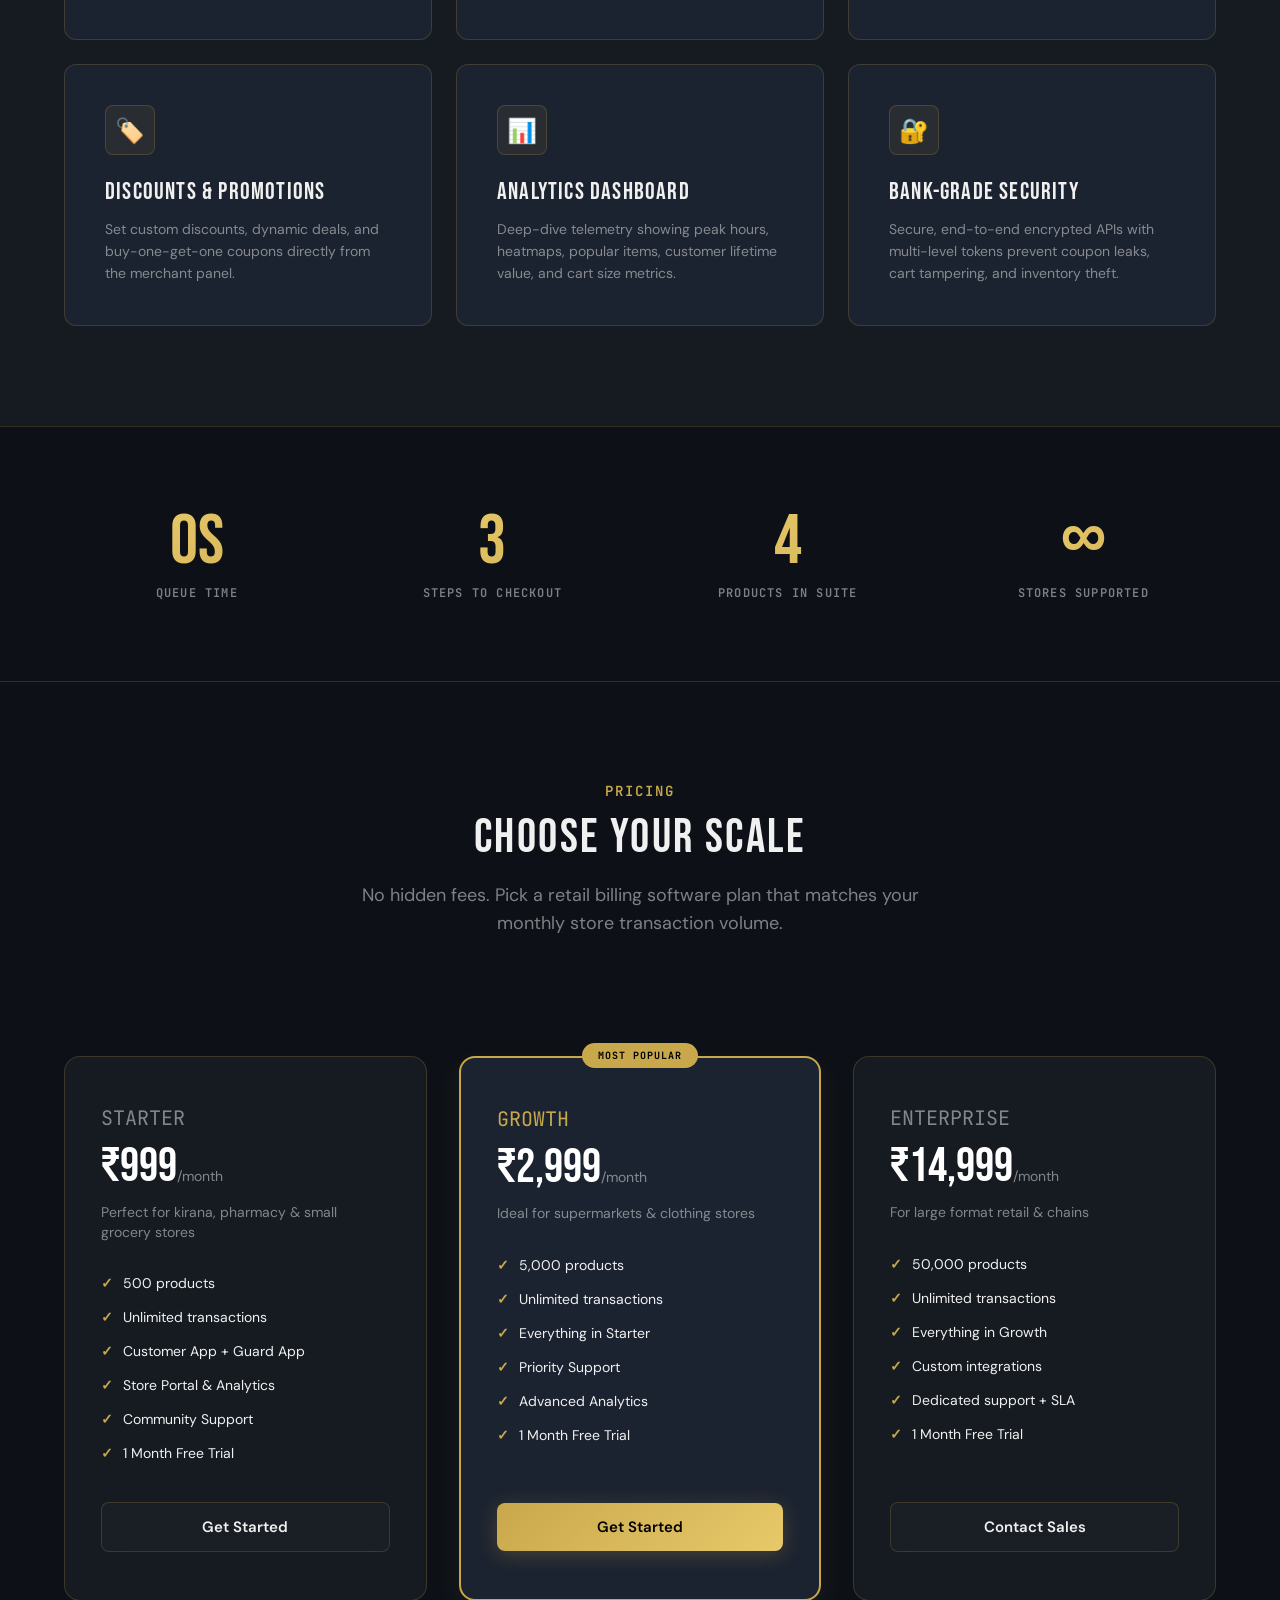
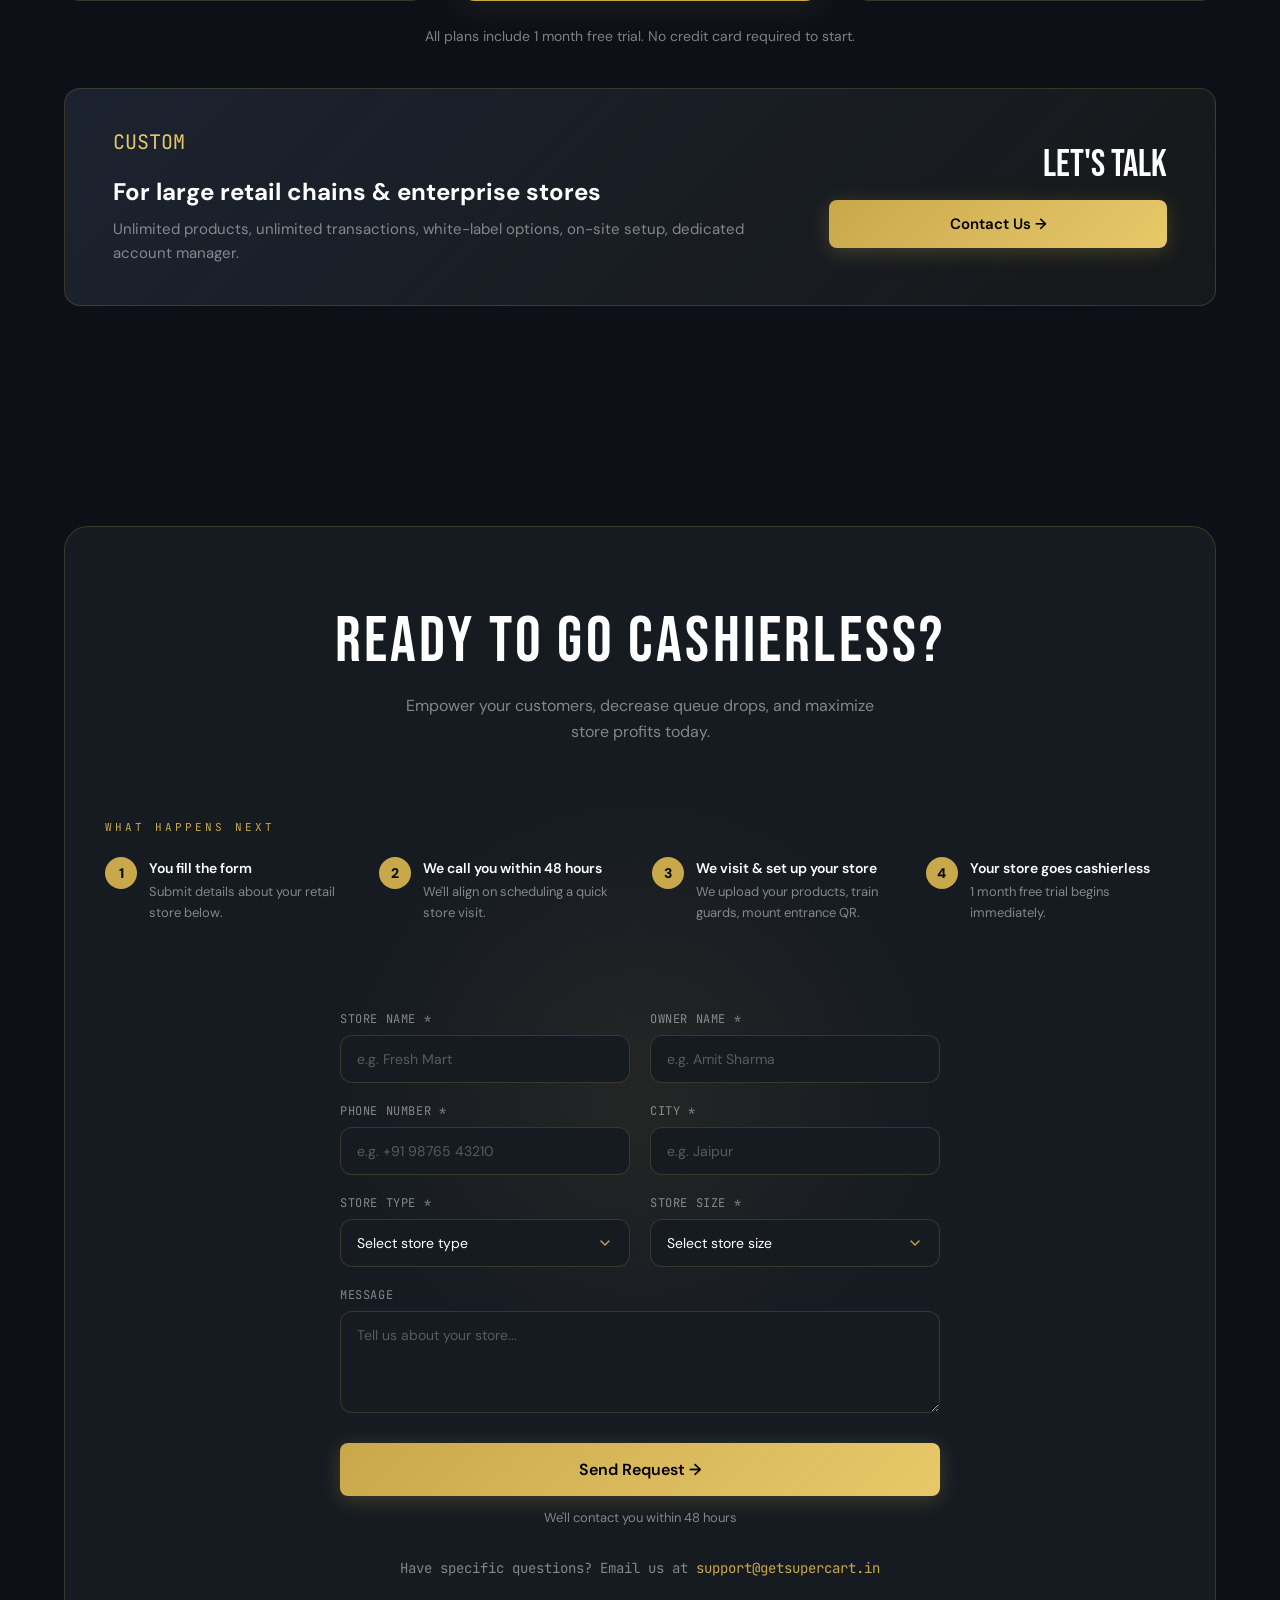
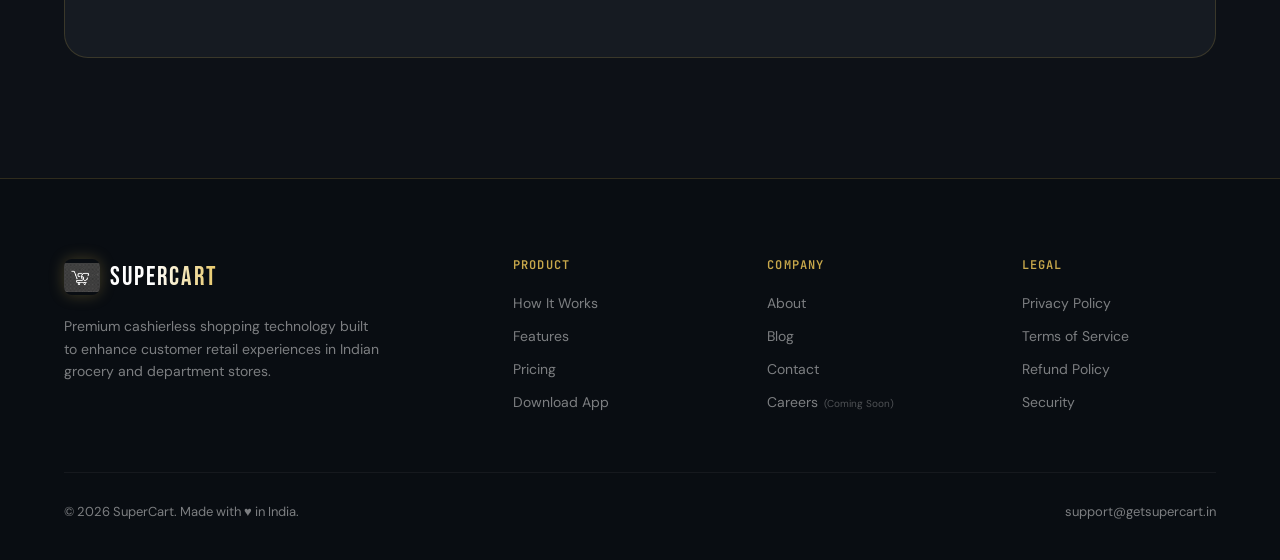
==== commit 2099d7bb: "feat: integrate optimized company logo and favicon" ====
--- a/index.html
+++ b/index.html
@@ -128,6 +128,9 @@
   }
   </script>
 
+  <!-- Favicon -->
+  <link rel="icon" type="image/png" href="favicon.png">
+
   <!-- CSS Stylesheet -->
   <link rel="stylesheet" href="style.css">
 </head>
@@ -141,7 +144,7 @@
   <header class="navbar" id="navbar">
     <div class="container">
       <a href="#" class="logo clickable" id="nav-logo">
-        <div class="logo-mark">S</div>
+        <img src="logo.png" alt="SuperCart Logo" class="logo-img">
         <span class="logo-text">SUPERCART</span>
       </a>
       
@@ -765,7 +768,7 @@
         <!-- Column 1 Logo -->
         <div class="footer-col" id="footer-brand">
           <div class="footer-logo">
-            <div class="logo-mark">S</div>
+            <img src="logo.png" alt="SuperCart Logo" class="logo-img">
             <span class="logo-text">SUPERCART</span>
           </div>
           <p class="footer-desc">Premium cashierless shopping technology built to enhance customer retail experiences in Indian grocery and department stores.</p>
--- a/style.css
+++ b/style.css
@@ -256,6 +256,20 @@
   border-radius: 8px;
   font-weight: 900;
   box-shadow: 0 0 15px rgba(200, 168, 75, 0.3);
+}
+
+.logo-img {
+  width: 36px;
+  height: 36px;
+  object-fit: contain;
+  border-radius: 8px;
+  box-shadow: 0 0 15px rgba(200, 168, 75, 0.3);
+  transition: var(--transition-smooth);
+}
+
+.logo:hover .logo-img {
+  transform: scale(1.05);
+  box-shadow: 0 0 20px rgba(200, 168, 75, 0.5);
 }
 
 .logo-text {
@@ -1221,6 +1235,11 @@
   gap: 10px;
 }
 
+.footer-logo:hover .logo-img {
+  transform: scale(1.05);
+  box-shadow: 0 0 20px rgba(200, 168, 75, 0.5);
+}
+
 .footer-desc {
   font-size: 14px;
   color: var(--text-muted);
